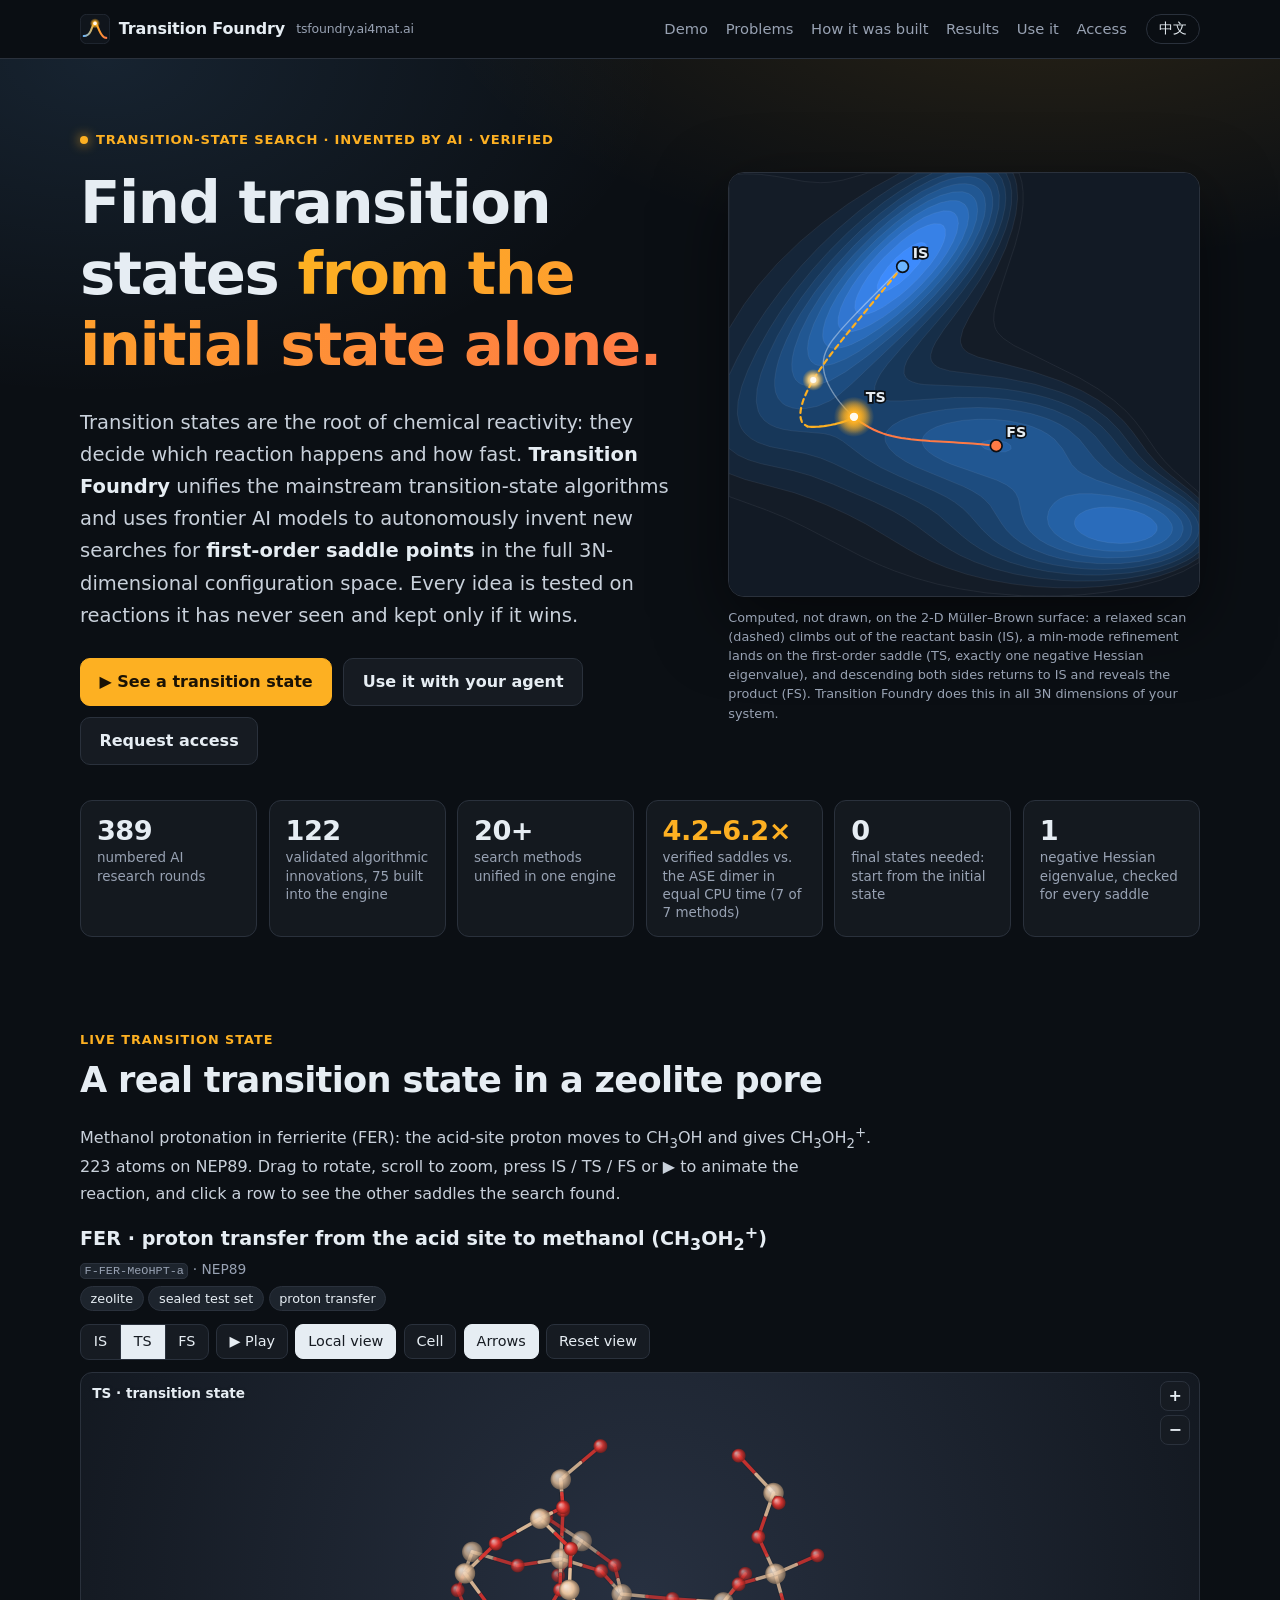
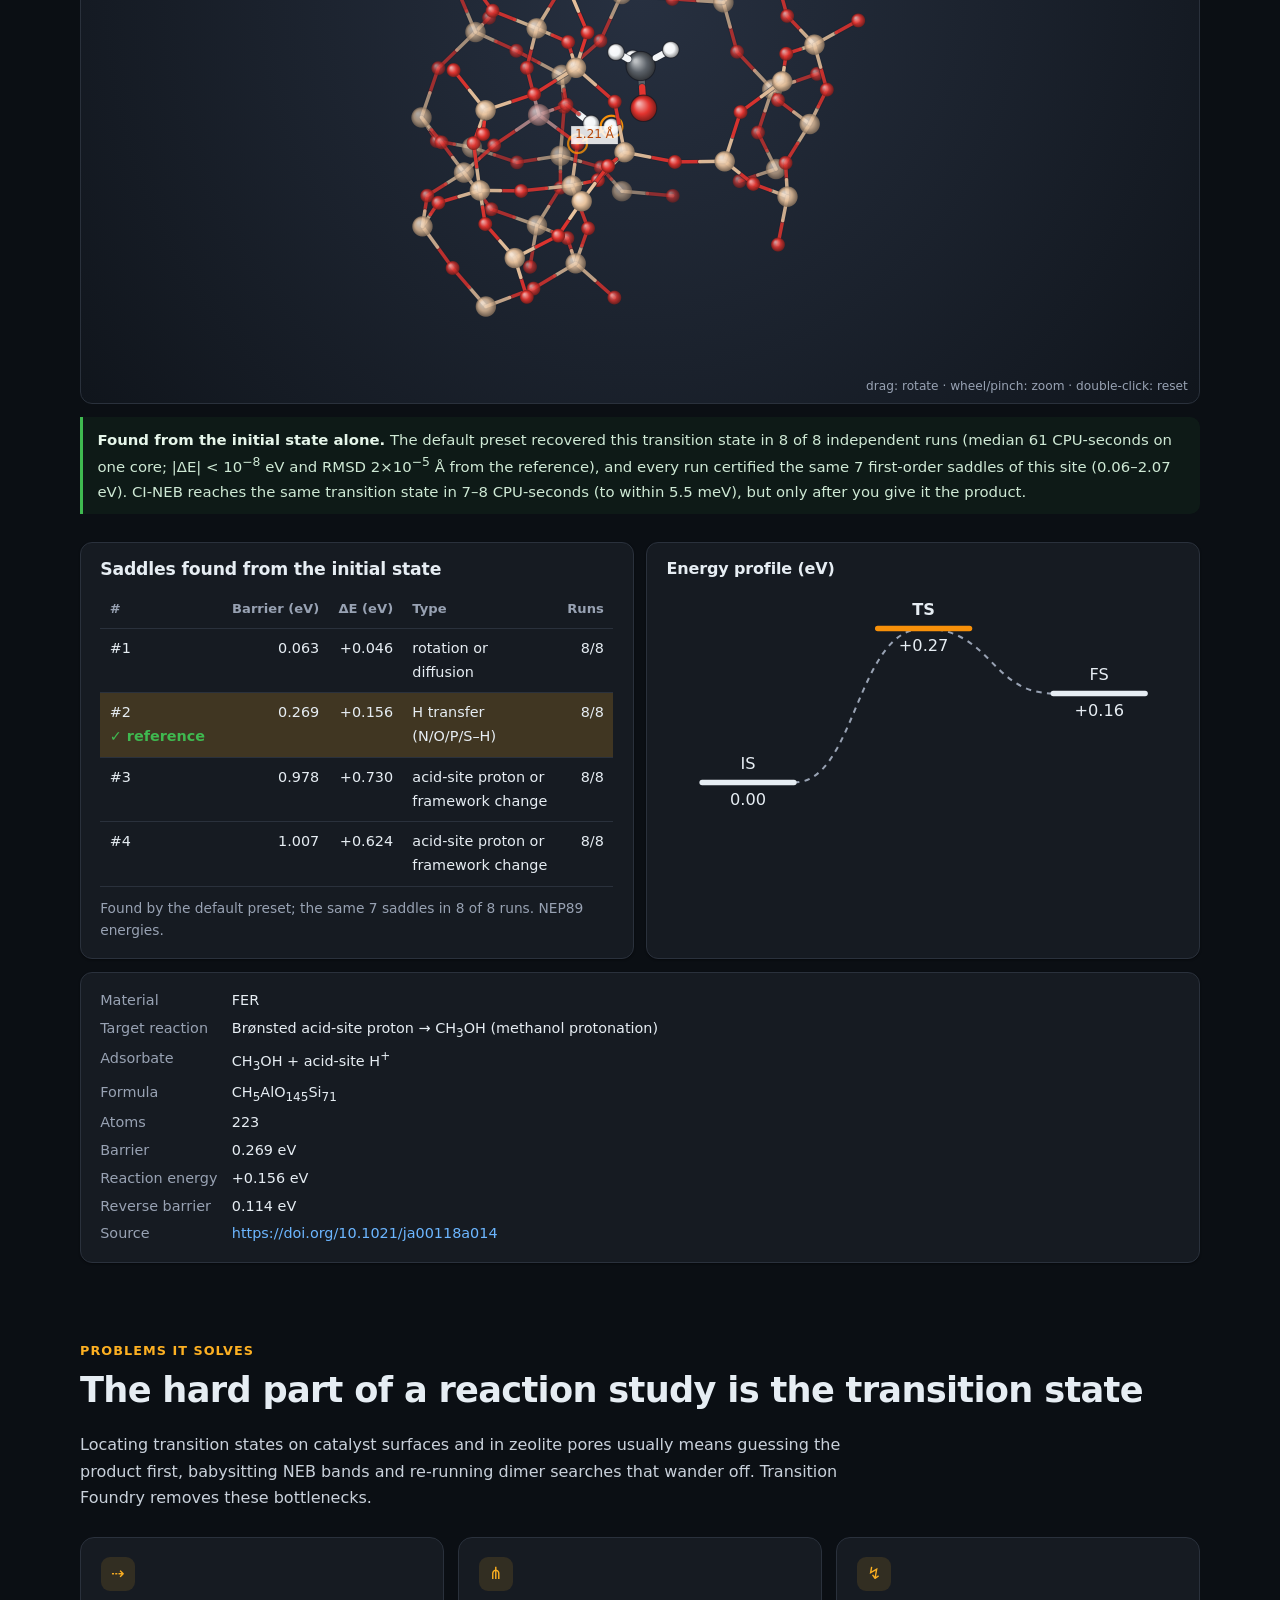
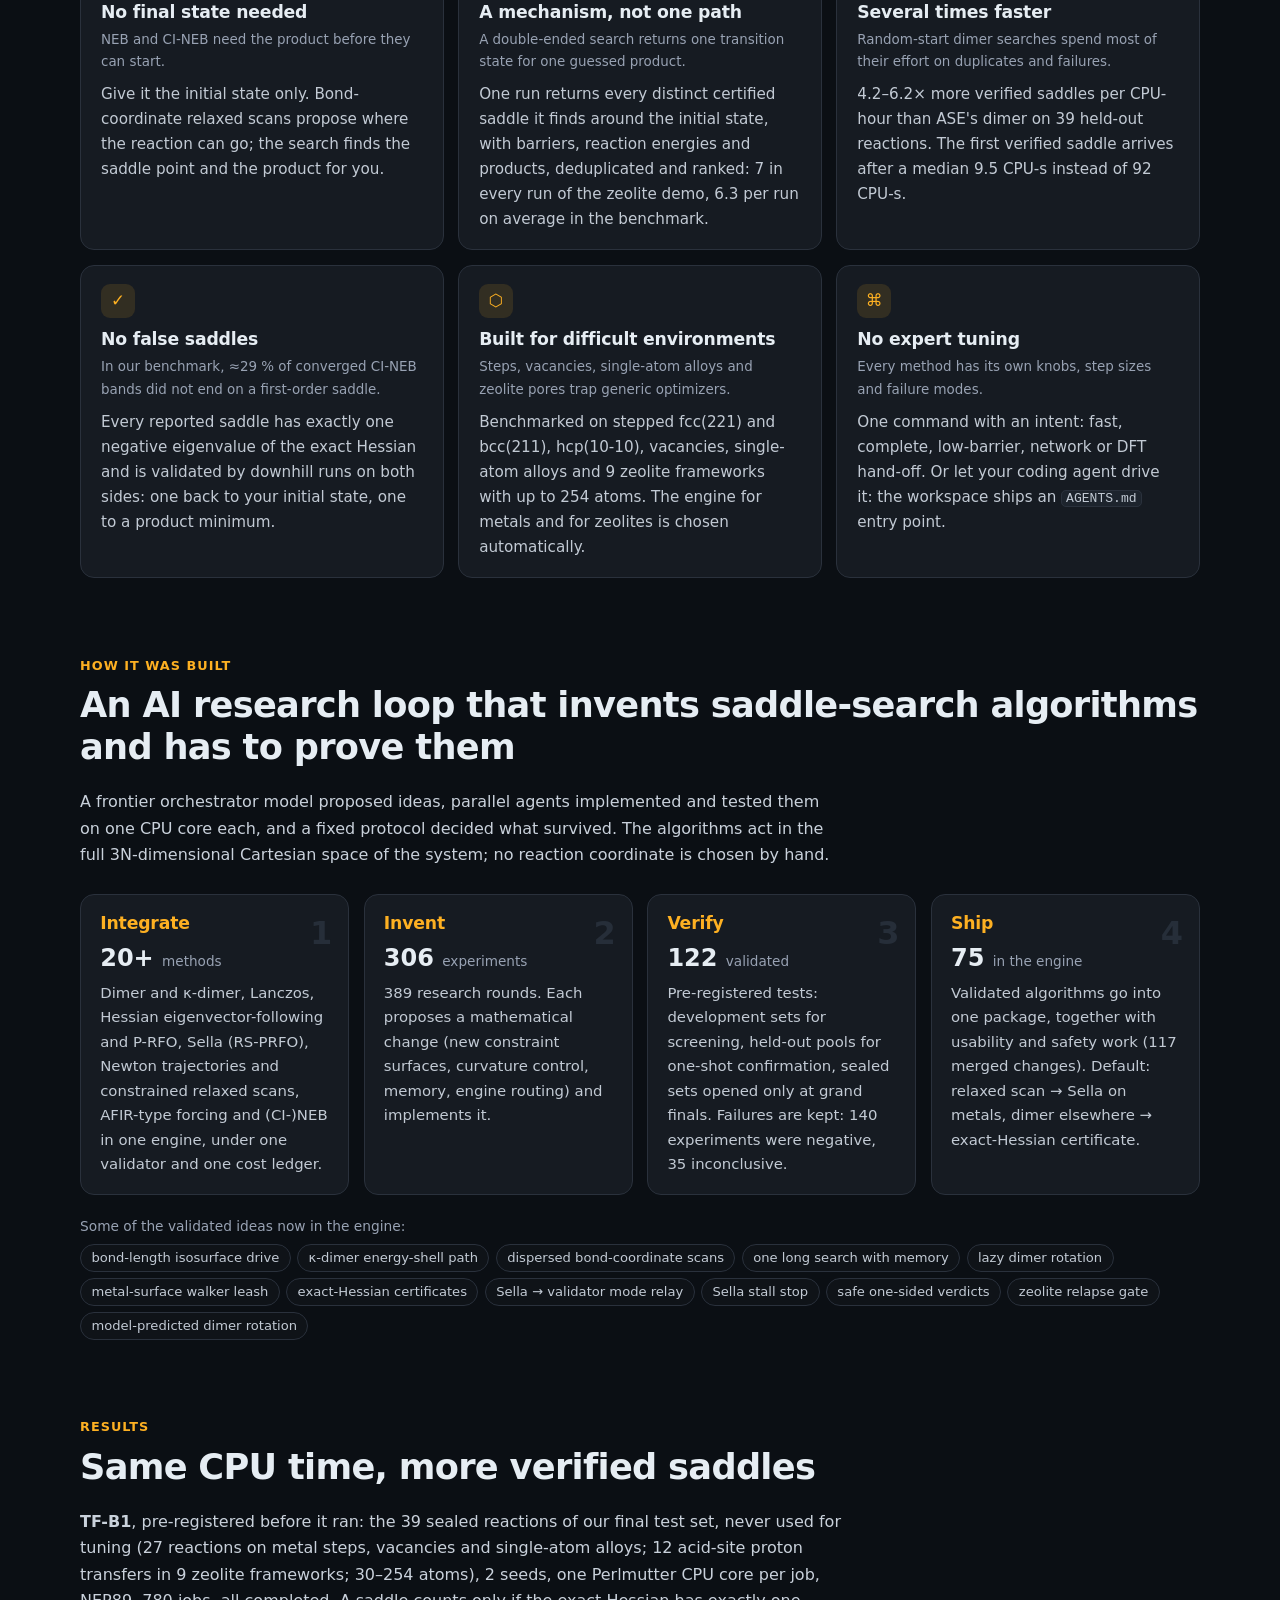
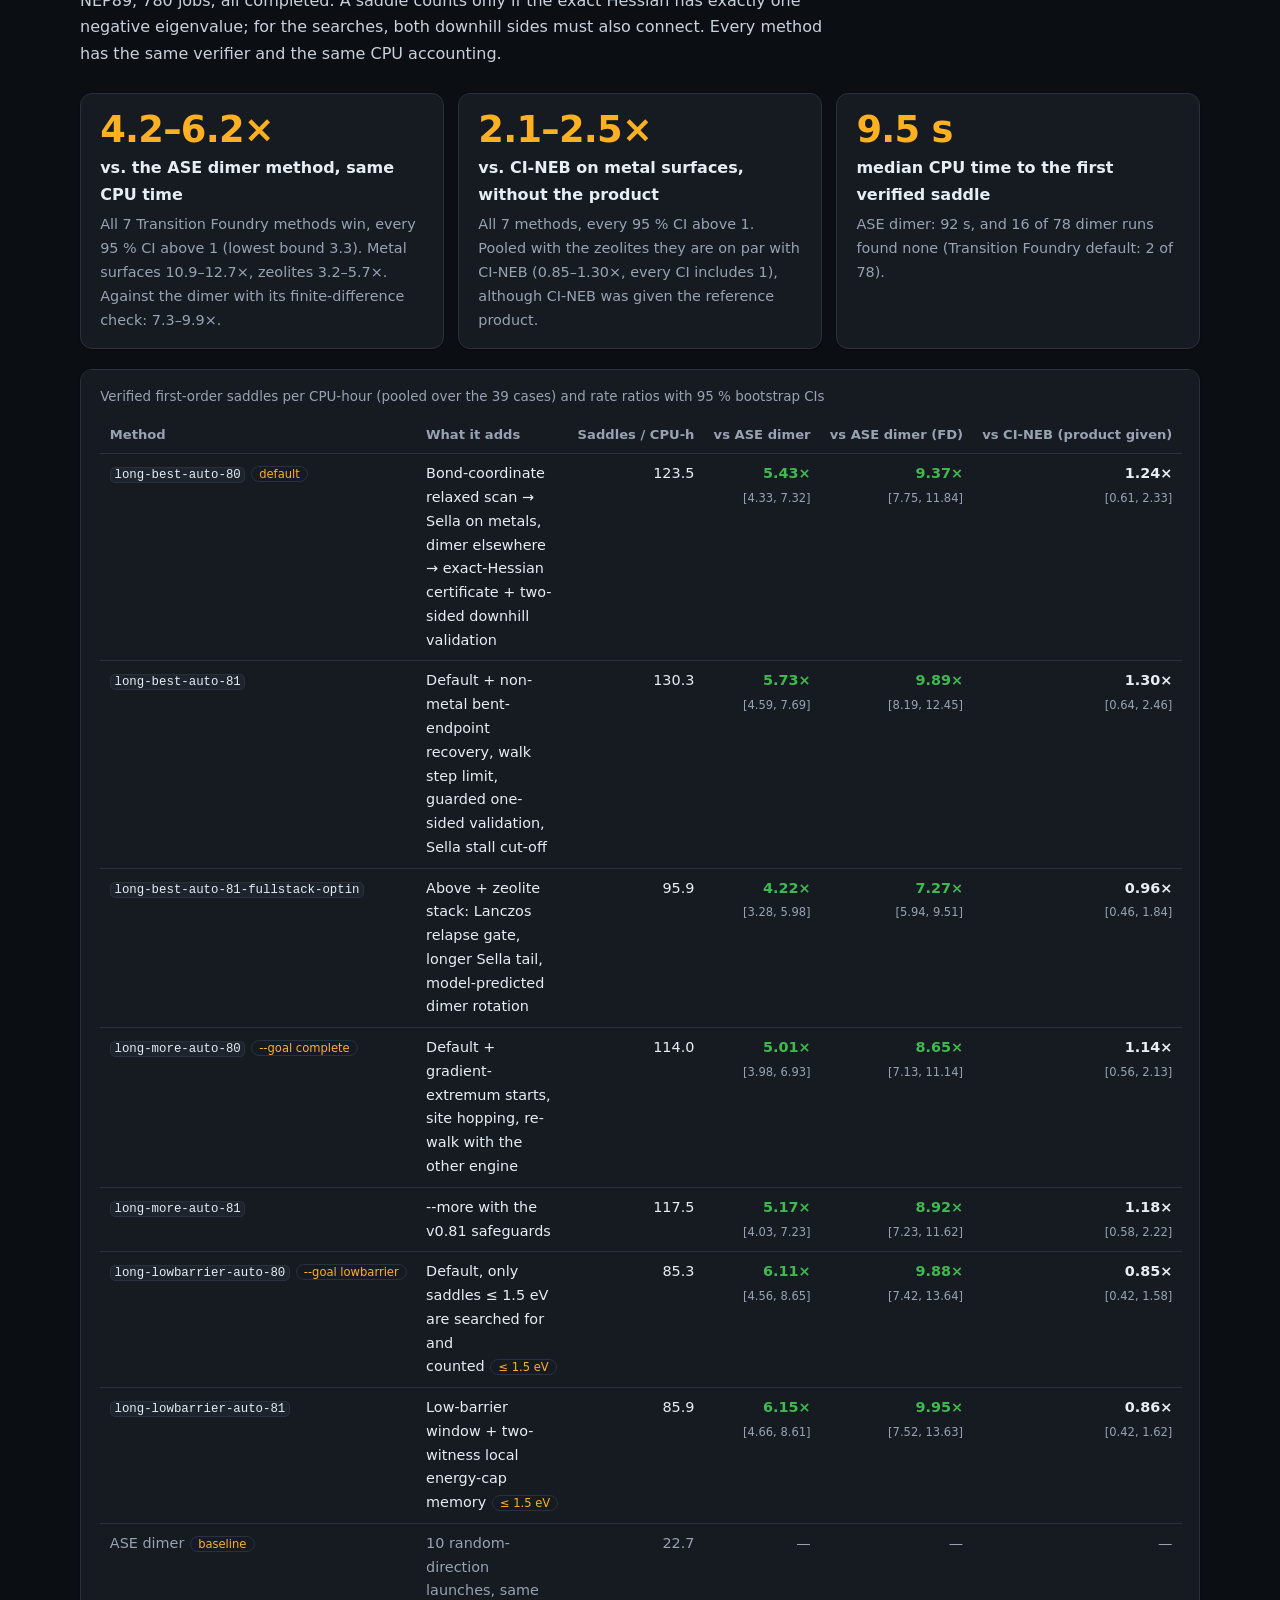
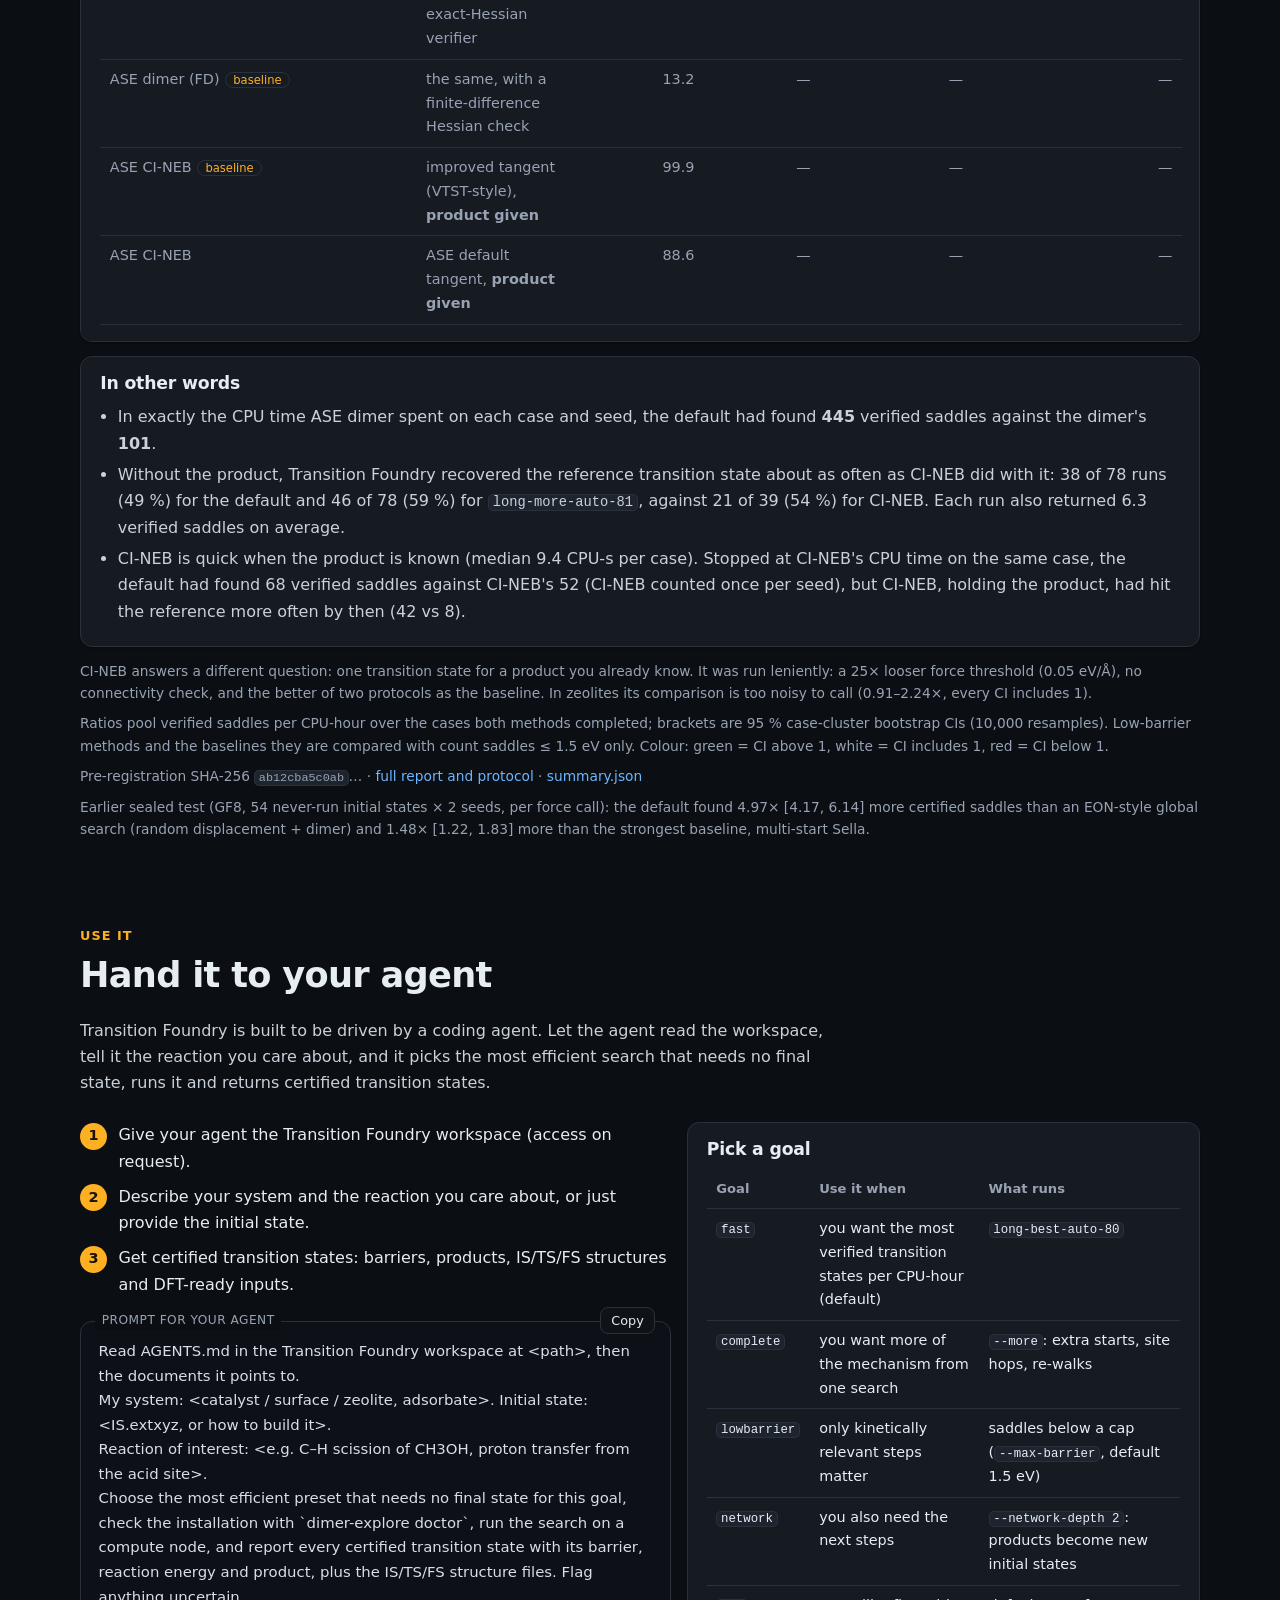
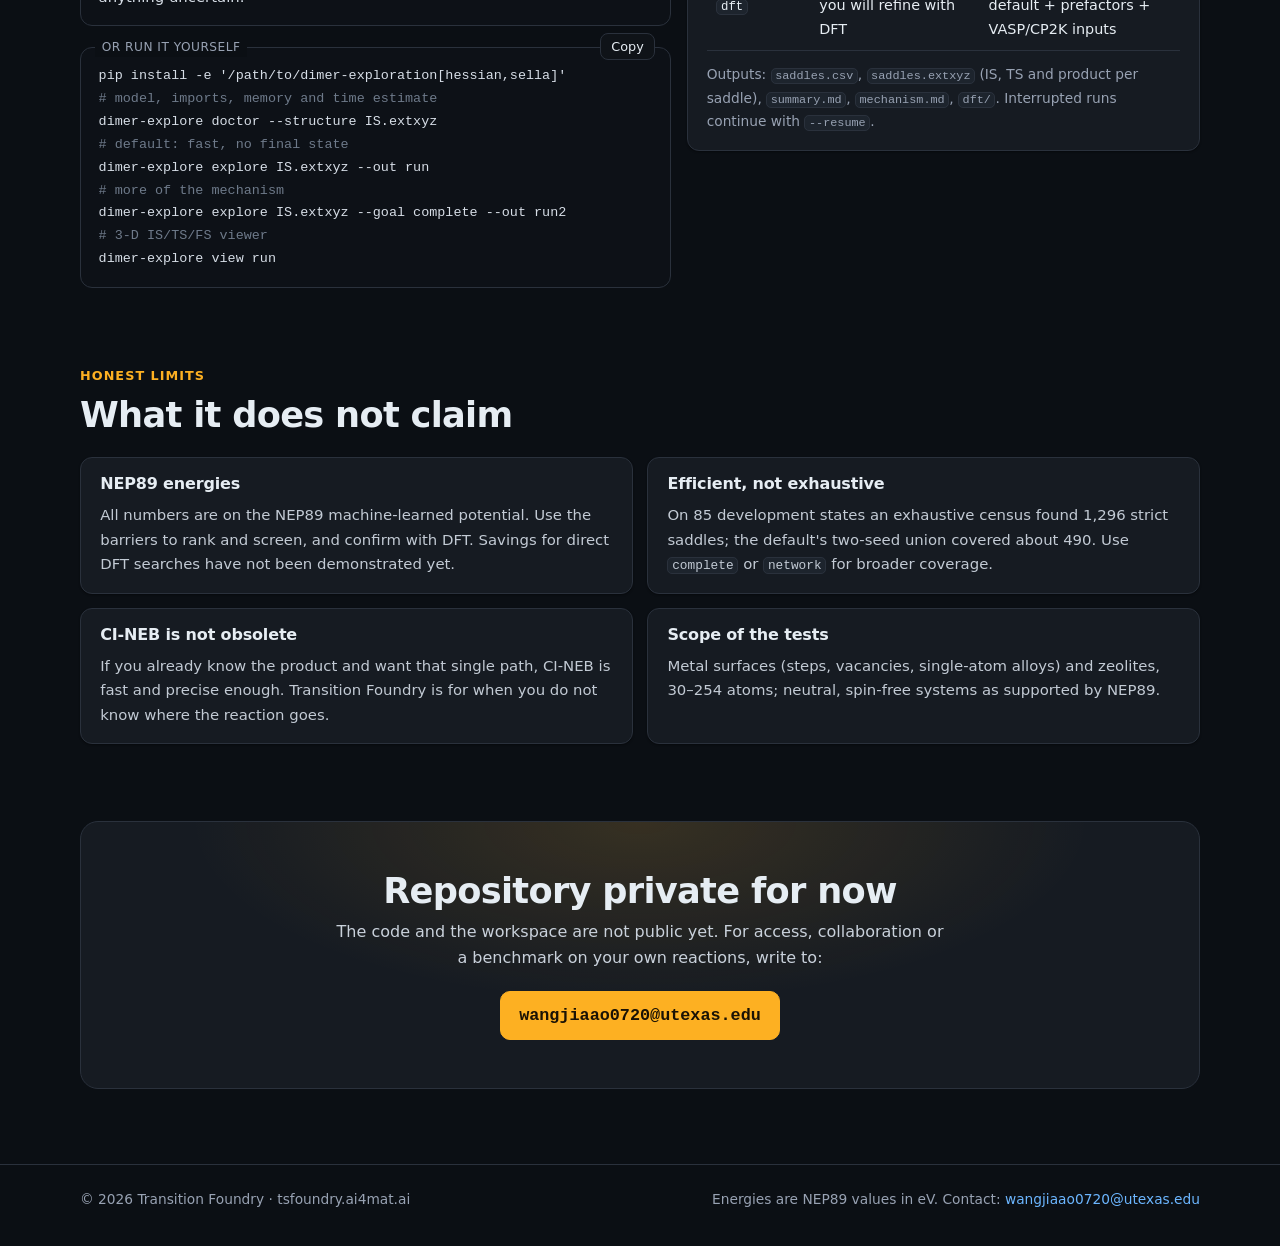
==== index.html @ 790f612e "Transition Foundry landing page (EN/ZH), TF-B1 report Co-authored-by: Copilot <223556219+Copilot@use" ====
<!doctype html>
<html lang="en">
<head>
<meta charset="utf-8">
<meta name="viewport" content="width=device-width, initial-scale=1">
<title>Transition Foundry — find transition states from the initial state alone</title>
<meta name="description" content="Transition Foundry unifies the mainstream transition-state algorithms and lets frontier AI models invent and verify new 3N-dimensional saddle searches. On 39 held-out surface and zeolite reactions all 7 tested methods find 4.2–6.2× more verified first-order saddles than the ASE dimer method in the same CPU time, without a final state.">
<link rel="canonical" href="https://tsfoundry.ai4mat.ai/">
<link rel="alternate" hreflang="en" href="https://tsfoundry.ai4mat.ai/">
<link rel="alternate" hreflang="zh-CN" href="https://tsfoundry.ai4mat.ai/zh.html">
<link rel="alternate" hreflang="x-default" href="https://tsfoundry.ai4mat.ai/">
<meta property="og:type" content="website">
<meta property="og:site_name" content="Transition Foundry">
<meta property="og:title" content="Transition Foundry — find transition states from the initial state alone">
<meta property="og:description" content="Transition Foundry unifies the mainstream transition-state algorithms and lets frontier AI models invent and verify new 3N-dimensional saddle searches. On 39 held-out surface and zeolite reactions all 7 tested methods find 4.2–6.2× more verified first-order saddles than the ASE dimer method in the same CPU time, without a final state.">
<meta property="og:url" content="https://tsfoundry.ai4mat.ai/">
<meta property="og:locale" content="en_US">
<meta property="og:image" content="https://tsfoundry.ai4mat.ai/assets/og.png">
<meta property="og:image:width" content="1200">
<meta property="og:image:height" content="630">
<meta name="twitter:card" content="summary_large_image">
<meta name="theme-color" content="#0b0f14">
<link rel="icon" href="assets/favicon.svg" type="image/svg+xml">
<link rel="stylesheet" href="assets/tsf.css?v=d86f616ade">
</head>
<body>
<a class="skip" href="#main">Skip to content</a>
<header class="topbar"><div class="wrap">
<a class="brand" href="./"><img src="assets/logo.svg" alt="" width="30" height="30">Transition Foundry<small>tsfoundry.ai4mat.ai</small></a>
<nav class="nav" aria-label="Sections"><a href="#demo">Demo</a><a href="#problems">Problems</a><a href="#how">How it was built</a><a href="#results">Results</a><a href="#use">Use it</a><a href="#access">Access</a></nav>
<a class="lang" href="zh.html" hreflang="zh-CN" lang="zh-CN">中文</a>
</div></header>
<main id="main">
<section class="hero" id="top"><div class="wrap">
<div class="hero-grid">
<div>
<div class="eyebrow">Transition-state search · invented by AI · verified</div>
<h1>Find transition states <em>from the initial state alone.</em></h1>
<p class="lead">Transition states are the root of chemical reactivity: they decide which reaction happens and how fast. <b>Transition Foundry</b> unifies the mainstream transition-state algorithms and uses frontier AI models to autonomously invent new searches for <b>first-order saddle points</b> in the full 3N-dimensional configuration space. Every idea is tested on reactions it has never seen and kept only if it wins.</p>
<div class="cta"><a class="button primary" href="#demo">▶ See a transition state</a><a class="button" href="#use">Use it with your agent</a><a class="button" href="#access">Request access</a></div>
</div>
<figure class="hero-art"><img src="assets/pes.svg?v=d86f616ade" width="560" height="505" alt="Müller–Brown potential-energy surface with a computed saddle search: a relaxed scan and a min-mode refinement climb from the reactant minimum IS to the first-order saddle TS, then descent to the product minimum FS"><figcaption>Computed, not drawn, on the 2-D Müller–Brown surface: a relaxed scan (dashed) climbs out of the reactant basin (IS), a min-mode refinement lands on the first-order saddle (TS, exactly one negative Hessian eigenvalue), and descending both sides returns to IS and reveals the product (FS). Transition Foundry does this in all 3N dimensions of your system.</figcaption></figure>
</div>
<div class="stats"><div class="stat"><b>389</b><span>numbered AI research rounds</span></div><div class="stat"><b>122</b><span>validated algorithmic innovations, 75 built into the engine</span></div><div class="stat"><b>20+</b><span>search methods unified in one engine</span></div><div class="stat hot"><b>4.2–6.2×</b><span>verified saddles vs. the ASE dimer in equal CPU time (7 of 7 methods)</span></div><div class="stat"><b>0</b><span>final states needed: start from the initial state</span></div><div class="stat"><b>1</b><span>negative Hessian eigenvalue, checked for every saddle</span></div></div>
</div></section>
<section class="block" id="demo"><div class="wrap">
<div class="demo-head"><div class="kicker">Live transition state</div><h2>A real transition state in a zeolite pore</h2><p>Methanol protonation in ferrierite (FER): the acid-site proton moves to CH<sub>3</sub>OH and gives CH<sub>3</sub>OH<sub>2</sub><sup>+</sup>. 223 atoms on NEP89. Drag to rotate, scroll to zoom, press IS / TS / FS or ▶ to animate the reaction, and click a row to see the other saddles the search found.</p></div>
<div class="viewer-wrap">
<div class="case-head"><h3>FER · proton transfer from the acid site to methanol (CH<sub>3</sub>OH<sub>2</sub><sup>+</sup>)</h3><div class="small muted"><code>F-FER-MeOHPT-a</code> · NEP89</div><div class="chips"><span class="chip">zeolite</span><span class="chip">sealed test set</span><span class="chip">proton transfer</span></div></div>
<div class="toolbar">
<div class="seg" role="group" id="v-frames"><button type="button" data-frame="IS" title="initial state">IS</button><button type="button" data-frame="TS" title="transition state">TS</button><button type="button" data-frame="FS" title="final state">FS</button></div>
<button type="button" class="btn" id="v-play">▶ Play</button>
<button type="button" class="btn" id="v-local" title="Show only atoms within 6.5 Å of the reacting atoms (periodic images included)">Local view</button>
<button type="button" class="btn" id="v-cell">Cell</button>
<button type="button" class="btn" id="v-arrows" title="Arrows show how atoms moved away from the IS">Arrows</button>
<button type="button" class="btn" id="v-reset">Reset view</button>
</div>
<div class="canvas-box" id="v-box"><canvas aria-label="3-D structure"></canvas><div class="overlay"></div>
<div class="zoom"><button type="button" data-zoom="1.25" aria-label="zoom in">+</button><button type="button" data-zoom="0.8" aria-label="zoom out">−</button></div>
<div class="hint">drag: rotate · wheel/pinch: zoom · double-click: reset</div><noscript><p class="noscript">The 3-D viewer needs JavaScript.</p></noscript></div>
<p class="verified"><b>Found from the initial state alone.</b> The default preset recovered this transition state in 8 of 8 independent runs (median 61 CPU-seconds on one core; |ΔE| &lt; 10<sup>−8</sup> eV and RMSD 2×10<sup>−5</sup> Å from the reference), and every run certified the same 7 first-order saddles of this site (0.06–2.07 eV). CI-NEB reaches the same transition state in 7–8 CPU-seconds (to within 5.5 meV), but only after you give it the product.</p>
<div class="two">
<div class="panel"><h3>Saddles found from the initial state</h3><div class="found scroll-x"><table class="grid"><thead><tr><th>#</th><th class="num">Barrier (eV)</th><th class="num">ΔE (eV)</th><th>Type</th><th class="num">Runs</th></tr></thead><tbody><tr data-ch="0"><td>#1</td><td class="num">0.063</td><td class="num">+0.046</td><td>rotation or diffusion</td><td class="num">8/8</td></tr><tr data-ch="1"><td>#2 <span class="ref" title="Identical to the reference transition state of this case (|ΔE| &lt; 10⁻⁸ eV, RMSD 2×10⁻⁵ Å)">✓ reference</span></td><td class="num">0.269</td><td class="num">+0.156</td><td>H transfer (N/O/P/S–H)</td><td class="num">8/8</td></tr><tr data-ch="2"><td>#3</td><td class="num">0.978</td><td class="num">+0.730</td><td>acid-site proton or framework change</td><td class="num">8/8</td></tr><tr data-ch="3"><td>#4</td><td class="num">1.007</td><td class="num">+0.624</td><td>acid-site proton or framework change</td><td class="num">8/8</td></tr><tr data-ch="4"><td>#5</td><td class="num">1.355</td><td class="num">+1.306</td><td>H transfer (N/O/P/S–H)</td><td class="num">8/8</td></tr><tr data-ch="5"><td>#6</td><td class="num">1.524</td><td class="num">+0.909</td><td>carbon-bond chemistry</td><td class="num">8/8</td></tr><tr data-ch="6"><td>#7</td><td class="num">2.075</td><td class="num">+1.028</td><td>carbon-bond chemistry</td><td class="num">8/8</td></tr></tbody></table></div><p class="small muted" style="margin:.4rem 0 0">Found by the default preset; the same 7 saddles in 8 of 8 runs. NEP89 energies.</p></div>
<div class="panel energy" id="v-energy"></div>
</div>
<div class="panel"><dl class="meta"><dt>Material</dt><dd>FER</dd><dt>Target reaction</dt><dd>Brønsted acid-site proton → CH<sub>3</sub>OH (methanol protonation)</dd><dt>Adsorbate</dt><dd>CH<sub>3</sub>OH + acid-site H<sup>+</sup></dd><dt>Formula</dt><dd>CH<sub>5</sub>AlO<sub>145</sub>Si<sub>71</sub></dd><dt>Atoms</dt><dd>223</dd><dt>Barrier</dt><dd>0.269 eV</dd><dt>Reaction energy</dt><dd>+0.156 eV</dd><dt>Reverse barrier</dt><dd>0.114 eV</dd><dt>Source</dt><dd><a href="https://doi.org/10.1021/ja00118a014" target="_blank" rel="noopener">https://doi.org/10.1021/ja00118a014</a></dd></dl></div>
</div>
</div></section>
<section class="block" id="problems"><div class="wrap">
<div class="kicker">Problems it solves</div><h2>The hard part of a reaction study is the transition state</h2>
<p class="intro">Locating transition states on catalyst surfaces and in zeolite pores usually means guessing the product first, babysitting NEB bands and re-running dimer searches that wander off. Transition Foundry removes these bottlenecks.</p>
<div class="cards"><article class="card"><div class="icon" aria-hidden="true">⇢</div><h3>No final state needed</h3><span class="old">NEB and CI-NEB need the product before they can start.</span><p>Give it the initial state only. Bond-coordinate relaxed scans propose where the reaction can go; the search finds the saddle point and the product for you.</p></article><article class="card"><div class="icon" aria-hidden="true">⋔</div><h3>A mechanism, not one path</h3><span class="old">A double-ended search returns one transition state for one guessed product.</span><p>One run returns every distinct certified saddle it finds around the initial state, with barriers, reaction energies and products, deduplicated and ranked: 7 in every run of the zeolite demo, 6.3 per run on average in the benchmark.</p></article><article class="card"><div class="icon" aria-hidden="true">↯</div><h3>Several times faster</h3><span class="old">Random-start dimer searches spend most of their effort on duplicates and failures.</span><p>4.2–6.2× more verified saddles per CPU-hour than ASE's dimer on 39 held-out reactions. The first verified saddle arrives after a median 9.5 CPU-s instead of 92 CPU-s.</p></article><article class="card"><div class="icon" aria-hidden="true">✓</div><h3>No false saddles</h3><span class="old">In our benchmark, ≈29 % of converged CI-NEB bands did not end on a first-order saddle.</span><p>Every reported saddle has exactly one negative eigenvalue of the exact Hessian and is validated by downhill runs on both sides: one back to your initial state, one to a product minimum.</p></article><article class="card"><div class="icon" aria-hidden="true">⬡</div><h3>Built for difficult environments</h3><span class="old">Steps, vacancies, single-atom alloys and zeolite pores trap generic optimizers.</span><p>Benchmarked on stepped fcc(221) and bcc(211), hcp(10-10), vacancies, single-atom alloys and 9 zeolite frameworks with up to 254 atoms. The engine for metals and for zeolites is chosen automatically.</p></article><article class="card"><div class="icon" aria-hidden="true">⌘</div><h3>No expert tuning</h3><span class="old">Every method has its own knobs, step sizes and failure modes.</span><p>One command with an intent: fast, complete, low-barrier, network or DFT hand-off. Or let your coding agent drive it: the workspace ships an <code>AGENTS.md</code> entry point.</p></article></div>
</div></section>
<section class="block" id="how"><div class="wrap">
<div class="kicker">How it was built</div><h2>An AI research loop that invents saddle-search algorithms and has to prove them</h2>
<p class="intro">A frontier orchestrator model proposed ideas, parallel agents implemented and tested them on one CPU core each, and a fixed protocol decided what survived. The algorithms act in the full 3N-dimensional Cartesian space of the system; no reaction coordinate is chosen by hand.</p>
<div class="pipe"><article class="step"><h3>Integrate</h3><span class="num">20+ <span>methods</span></span><p>Dimer and κ-dimer, Lanczos, Hessian eigenvector-following and P-RFO, Sella (RS-PRFO), Newton trajectories and constrained relaxed scans, AFIR-type forcing and (CI-)NEB in one engine, under one validator and one cost ledger.</p></article><article class="step"><h3>Invent</h3><span class="num">306 <span>experiments</span></span><p>389 research rounds. Each proposes a mathematical change (new constraint surfaces, curvature control, memory, engine routing) and implements it.</p></article><article class="step"><h3>Verify</h3><span class="num">122 <span>validated</span></span><p>Pre-registered tests: development sets for screening, held-out pools for one-shot confirmation, sealed sets opened only at grand finals. Failures are kept: 140 experiments were negative, 35 inconclusive.</p></article><article class="step"><h3>Ship</h3><span class="num">75 <span>in the engine</span></span><p>Validated algorithms go into one package, together with usability and safety work (117 merged changes). Default: relaxed scan → Sella on metals, dimer elsewhere → exact-Hessian certificate.</p></article></div>
<p class="ideas-label">Some of the validated ideas now in the engine:</p>
<div class="ideas"><span title="Round 12">bond-length isosurface drive</span><span title="Round 10">κ-dimer energy-shell path</span><span title="Round 15">dispersed bond-coordinate scans</span><span title="Round 19">one long search with memory</span><span title="Round 30">lazy dimer rotation</span><span title="Round 81">metal-surface walker leash</span><span title="Round 90">exact-Hessian certificates</span><span title="Round 187">Sella → validator mode relay</span><span title="Round 237">Sella stall stop</span><span title="Round 277">safe one-sided verdicts</span><span title="Round 300">zeolite relapse gate</span><span title="Round 316">model-predicted dimer rotation</span></div>
</div></section>
<section class="block" id="results"><div class="wrap">
<div class="kicker">Results</div><h2>Same CPU time, more verified saddles</h2>
<p class="intro"><b>TF-B1</b>, pre-registered before it ran: the 39 sealed reactions of our final test set, never used for tuning (27 reactions on metal steps, vacancies and single-atom alloys; 12 acid-site proton transfers in 9 zeolite frameworks; 30–254 atoms), 2 seeds, one Perlmutter CPU core per job, NEP89, 780 jobs, all completed. A saddle counts only if the exact Hessian has exactly one negative eigenvalue; for the searches, both downhill sides must also connect. Every method has the same verifier and the same CPU accounting.</p>
<div class="big"><div class="panel"><b>4.2–6.2×</b><div class="what">vs. the ASE dimer method, same CPU time</div><p>All 7 Transition Foundry methods win, every 95 % CI above 1 (lowest bound 3.3). Metal surfaces 10.9–12.7×, zeolites 3.2–5.7×. Against the dimer with its finite-difference check: 7.3–9.9×.</p></div><div class="panel"><b>2.1–2.5×</b><div class="what">vs. CI-NEB on metal surfaces, without the product</div><p>All 7 methods, every 95 % CI above 1. Pooled with the zeolites they are on par with CI-NEB (0.85–1.30×, every CI includes 1), although CI-NEB was given the reference product.</p></div><div class="panel"><b>9.5 s</b><div class="what">median CPU time to the first verified saddle</div><p>ASE dimer: 92 s, and 16 of 78 dimer runs found none (Transition Foundry default: 2 of 78).</p></div></div>
<div class="panel scroll-x"><table class="grid results"><caption>Verified first-order saddles per CPU-hour (pooled over the 39 cases) and rate ratios with 95 % bootstrap CIs</caption><thead><tr><th>Method</th><th>What it adds</th><th class="num">Saddles / CPU-h</th><th class="num">vs ASE dimer</th><th class="num">vs ASE dimer (FD)</th><th class="num">vs CI-NEB (product given)</th></tr></thead><tbody><tr><td><code>long-best-auto-80</code><span class="tag">default</span></td><td>Bond-coordinate relaxed scan → Sella on metals, dimer elsewhere → exact-Hessian certificate + two-sided downhill validation</td><td class="num">123.5</td><td class="num"><span class="win">5.43×</span><br><span class="ci">[4.33, 7.32]</span></td><td class="num"><span class="win">9.37×</span><br><span class="ci">[7.75, 11.84]</span></td><td class="num"><span class="even">1.24×</span><br><span class="ci">[0.61, 2.33]</span></td></tr><tr><td><code>long-best-auto-81</code></td><td>Default + non-metal bent-endpoint recovery, walk step limit, guarded one-sided validation, Sella stall cut-off</td><td class="num">130.3</td><td class="num"><span class="win">5.73×</span><br><span class="ci">[4.59, 7.69]</span></td><td class="num"><span class="win">9.89×</span><br><span class="ci">[8.19, 12.45]</span></td><td class="num"><span class="even">1.30×</span><br><span class="ci">[0.64, 2.46]</span></td></tr><tr><td><code>long-best-auto-81-fullstack-optin</code></td><td>Above + zeolite stack: Lanczos relapse gate, longer Sella tail, model-predicted dimer rotation</td><td class="num">95.9</td><td class="num"><span class="win">4.22×</span><br><span class="ci">[3.28, 5.98]</span></td><td class="num"><span class="win">7.27×</span><br><span class="ci">[5.94, 9.51]</span></td><td class="num"><span class="even">0.96×</span><br><span class="ci">[0.46, 1.84]</span></td></tr><tr><td><code>long-more-auto-80</code><span class="tag">--goal complete</span></td><td>Default + gradient-extremum starts, site hopping, re-walk with the other engine</td><td class="num">114.0</td><td class="num"><span class="win">5.01×</span><br><span class="ci">[3.98, 6.93]</span></td><td class="num"><span class="win">8.65×</span><br><span class="ci">[7.13, 11.14]</span></td><td class="num"><span class="even">1.14×</span><br><span class="ci">[0.56, 2.13]</span></td></tr><tr><td><code>long-more-auto-81</code></td><td>--more with the v0.81 safeguards</td><td class="num">117.5</td><td class="num"><span class="win">5.17×</span><br><span class="ci">[4.03, 7.23]</span></td><td class="num"><span class="win">8.92×</span><br><span class="ci">[7.23, 11.62]</span></td><td class="num"><span class="even">1.18×</span><br><span class="ci">[0.58, 2.22]</span></td></tr><tr><td><code>long-lowbarrier-auto-80</code><span class="tag">--goal lowbarrier</span></td><td>Default, only saddles ≤ 1.5 eV are searched for and counted<span class="tag">≤ 1.5 eV</span></td><td class="num">85.3</td><td class="num"><span class="win">6.11×</span><br><span class="ci">[4.56, 8.65]</span></td><td class="num"><span class="win">9.88×</span><br><span class="ci">[7.42, 13.64]</span></td><td class="num"><span class="even">0.85×</span><br><span class="ci">[0.42, 1.58]</span></td></tr><tr><td><code>long-lowbarrier-auto-81</code></td><td>Low-barrier window + two-witness local energy-cap memory<span class="tag">≤ 1.5 eV</span></td><td class="num">85.9</td><td class="num"><span class="win">6.15×</span><br><span class="ci">[4.66, 8.61]</span></td><td class="num"><span class="win">9.95×</span><br><span class="ci">[7.52, 13.63]</span></td><td class="num"><span class="even">0.86×</span><br><span class="ci">[0.42, 1.62]</span></td></tr><tr class="base"><td>ASE dimer<span class="tag">baseline</span></td><td>10 random-direction launches, same exact-Hessian verifier</td><td class="num">22.7</td><td class="num">—</td><td class="num">—</td><td class="num">—</td></tr><tr class="base"><td>ASE dimer (FD)<span class="tag">baseline</span></td><td>the same, with a finite-difference Hessian check</td><td class="num">13.2</td><td class="num">—</td><td class="num">—</td><td class="num">—</td></tr><tr class="base"><td>ASE CI-NEB<span class="tag">baseline</span></td><td>improved tangent (VTST-style), <b>product given</b></td><td class="num">99.9</td><td class="num">—</td><td class="num">—</td><td class="num">—</td></tr><tr class="base"><td>ASE CI-NEB</td><td>ASE default tangent, <b>product given</b></td><td class="num">88.6</td><td class="num">—</td><td class="num">—</td><td class="num">—</td></tr></tbody></table></div>
<div class="panel" style="margin-top:.9rem"><h3>In other words</h3><ul class="eq"><li>In exactly the CPU time ASE dimer spent on each case and seed, the default had found <b>445</b> verified saddles against the dimer's <b>101</b>.</li><li>Without the product, Transition Foundry recovered the reference transition state about as often as CI-NEB did with it: 38 of 78 runs (49 %) for the default and 46 of 78 (59 %) for <code>long-more-auto-81</code>, against 21 of 39 (54 %) for CI-NEB. Each run also returned 6.3 verified saddles on average.</li><li>CI-NEB is quick when the product is known (median 9.4 CPU-s per case). Stopped at CI-NEB's CPU time on the same case, the default had found 68 verified saddles against CI-NEB's 52 (CI-NEB counted once per seed), but CI-NEB, holding the product, had hit the reference more often by then (42 vs 8).</li></ul></div>
<div class="notes"><p>CI-NEB answers a different question: one transition state for a product you already know. It was run leniently: a 25× looser force threshold (0.05 eV/Å), no connectivity check, and the better of two protocols as the baseline. In zeolites its comparison is too noisy to call (0.91–2.24×, every CI includes 1).</p><p>Ratios pool verified saddles per CPU-hour over the cases both methods completed; brackets are 95 % case-cluster bootstrap CIs (10,000 resamples). Low-barrier methods and the baselines they are compared with count saddles ≤ 1.5 eV only. Colour: green = CI above 1, white = CI includes 1, red = CI below 1.</p><p>Pre-registration SHA-256 <code>ab12cba5c0ab</code>… · <a href="tf-b1/">full report and protocol</a> · <a href="tf-b1/summary.json">summary.json</a></p><p>Earlier sealed test (GF8, 54 never-run initial states × 2 seeds, per force call): the default found 4.97× [4.17, 6.14] more certified saddles than an EON-style global search (random displacement + dimer) and 1.48× [1.22, 1.83] more than the strongest baseline, multi-start Sella.</p></div>
</div></section>
<section class="block" id="use"><div class="wrap">
<div class="kicker">Use it</div><h2>Hand it to your agent</h2>
<p class="intro">Transition Foundry is built to be driven by a coding agent. Let the agent read the workspace, tell it the reaction you care about, and it picks the most efficient search that needs no final state, runs it and returns certified transition states.</p>
<div class="use">
<div>
<ol class="steps3"><li><b class="n">1</b><span>Give your agent the Transition Foundry workspace (access on request).</span></li><li><b class="n">2</b><span>Describe your system and the reaction you care about, or just provide the initial state.</span></li><li><b class="n">3</b><span>Get certified transition states: barriers, products, IS/TS/FS structures and DFT-ready inputs.</span></li></ol>
<div class="prompt"><span class="lbl">Prompt for your agent</span><button type="button" class="copy" data-copy="agent-prompt">Copy</button><div id="agent-prompt">Read AGENTS.md in the Transition Foundry workspace at &lt;path&gt;, then the documents it points to.
My system: &lt;catalyst / surface / zeolite, adsorbate&gt;. Initial state: &lt;IS.extxyz, or how to build it&gt;.
Reaction of interest: &lt;e.g. C–H scission of CH3OH, proton transfer from the acid site&gt;.
Choose the most efficient preset that needs no final state for this goal, check the installation with `dimer-explore doctor`, run the search on a compute node, and report every certified transition state with its barrier, reaction energy and product, plus the IS/TS/FS structure files. Flag anything uncertain.</div></div>
<div class="code"><span class="lbl">Or run it yourself</span><button type="button" class="copy" data-copy="cli-code">Copy</button><pre id="cli-code">pip install -e &#x27;/path/to/dimer-exploration[hessian,sella]&#x27;
<span class="c"># model, imports, memory and time estimate</span>
dimer-explore doctor --structure IS.extxyz
<span class="c"># default: fast, no final state</span>
dimer-explore explore IS.extxyz --out run
<span class="c"># more of the mechanism</span>
dimer-explore explore IS.extxyz --goal complete --out run2
<span class="c"># 3-D IS/TS/FS viewer</span>
dimer-explore view run</pre></div>
</div>
<div class="panel"><h3>Pick a goal</h3><div class="scroll-x"><table class="grid goals"><thead><tr><th>Goal</th><th>Use it when</th><th>What runs</th></tr></thead><tbody><tr><td><code>fast</code></td><td>you want the most verified transition states per CPU-hour (default)</td><td><code>long-best-auto-80</code></td></tr><tr><td><code>complete</code></td><td>you want more of the mechanism from one search</td><td><code>--more</code>: extra starts, site hops, re-walks</td></tr><tr><td><code>lowbarrier</code></td><td>only kinetically relevant steps matter</td><td>saddles below a cap (<code>--max-barrier</code>, default 1.5 eV)</td></tr><tr><td><code>network</code></td><td>you also need the next steps</td><td><code>--network-depth 2</code>: products become new initial states</td></tr><tr><td><code>dft</code></td><td>you will refine with DFT</td><td>default + prefactors + VASP/CP2K inputs</td></tr></tbody></table></div>
<p class="small muted" style="margin:.8rem 0 0">Outputs: <code>saddles.csv</code>, <code>saddles.extxyz</code> (IS, TS and product per saddle), <code>summary.md</code>, <code>mechanism.md</code>, <code>dft/</code>. Interrupted runs continue with <code>--resume</code>.</p></div>
</div>
</div></section>
<section class="block" id="limits"><div class="wrap">
<div class="kicker">Honest limits</div><h2>What it does not claim</h2>
<div class="limits"><div class="panel"><h3>NEP89 energies</h3><p>All numbers are on the NEP89 machine-learned potential. Use the barriers to rank and screen, and confirm with DFT. Savings for direct DFT searches have not been demonstrated yet.</p></div><div class="panel"><h3>Efficient, not exhaustive</h3><p>On 85 development states an exhaustive census found 1,296 strict saddles; the default's two-seed union covered about 490. Use <code>complete</code> or <code>network</code> for broader coverage.</p></div><div class="panel"><h3>CI-NEB is not obsolete</h3><p>If you already know the product and want that single path, CI-NEB is fast and precise enough. Transition Foundry is for when you do not know where the reaction goes.</p></div><div class="panel"><h3>Scope of the tests</h3><p>Metal surfaces (steps, vacancies, single-atom alloys) and zeolites, 30–254 atoms; neutral, spin-free systems as supported by NEP89.</p></div></div>
</div></section>
<section class="block" id="access"><div class="wrap"><div class="access">
<h2>Repository private for now</h2>
<p>The code and the workspace are not public yet. For access, collaboration or a benchmark on your own reactions, write to:</p>
<a class="button primary mail" href="mailto:wangjiaao0720@utexas.edu?subject=Transition%20Foundry">wangjiaao0720@utexas.edu</a>
</div></div></section>
</main>
<footer><div class="wrap"><span>© 2026 Transition Foundry · tsfoundry.ai4mat.ai</span><span>Energies are NEP89 values in eV. Contact: <a href="mailto:wangjiaao0720@utexas.edu">wangjiaao0720@utexas.edu</a></span></div></footer>
<script src="assets/tsf.js?v=d86f616ade" defer></script>
</body>
</html>
---- assets/tsf.css ----
/* Transition Foundry landing page. The demo block reuses the rounds-explorer viewer classes (dark palette). */
:root {
  --bg: #0b0f14; --bg2: #0f1318; --panel: #161b22; --ink: #e6edf3; --muted: #98a2b3; --line: #2a313c; --soft: #1d242d;
  --accent: #fdb022; --accent-ink: #fdb022; --hot: #f79009; --link: #6cb6ff; --good: #3fb950; --bad: #f97066;
  --shadow: 0 1px 2px rgba(0, 0, 0, .4); --radius: 12px; --wrap: 1160px;
  --mono: ui-monospace, SFMono-Regular, Menlo, Consolas, "Liberation Mono", monospace;
  color-scheme: dark;
}
* { box-sizing: border-box; }
html { scroll-behavior: smooth; scroll-padding-top: 68px; }
@media (prefers-reduced-motion: reduce) { html { scroll-behavior: auto; } }
body {
  margin: 0; background: var(--bg); color: var(--ink);
  font: 16px/1.65 system-ui, -apple-system, "Segoe UI", Roboto, "PingFang SC", "Hiragino Sans GB", "Microsoft YaHei",
    "Noto Sans CJK SC", "Noto Sans SC", sans-serif;
  -webkit-font-smoothing: antialiased;
}
a { color: var(--link); text-decoration: none; }
a:hover { text-decoration: underline; }
code { font-family: var(--mono); font-size: .86em; background: var(--soft); border: 1px solid var(--line); border-radius: 5px; padding: 0 .3em; overflow-wrap: anywhere; }
h1, h2, h3 { line-height: 1.2; margin: 0 0 .6em; letter-spacing: -.01em; }
h3 { font-size: 1.08rem; }
p { margin: 0 0 1em; }
button, select, input { font: inherit; color: inherit; }
.muted { color: var(--muted); }
.small { font-size: .86em; }
.wrap { max-width: var(--wrap); margin: 0 auto; padding: 0 1.25rem; }
.skip { position: absolute; left: -999px; top: 0; }
.skip:focus { left: .5rem; top: .5rem; z-index: 50; background: var(--panel); padding: .4rem .7rem; border-radius: 8px; }

/* top bar */
.topbar { position: sticky; top: 0; z-index: 30; background: color-mix(in srgb, var(--bg) 84%, transparent); backdrop-filter: blur(10px); border-bottom: 1px solid var(--line); }
.topbar .wrap { display: flex; align-items: center; gap: 1.2rem; height: 58px; }
.brand { display: inline-flex; align-items: center; gap: .55rem; color: var(--ink); font-weight: 750; letter-spacing: -.01em; white-space: nowrap; }
.brand:hover { text-decoration: none; }
.brand img { width: 30px; height: 30px; display: block; }
.brand small { font-weight: 500; color: var(--muted); font-size: .78rem; margin-left: .15rem; }
.nav { display: flex; gap: 1.1rem; margin-left: auto; font-size: .92rem; }
.nav a { color: var(--muted); }
.nav a:hover { color: var(--ink); text-decoration: none; }
.lang { border: 1px solid var(--line); border-radius: 999px; padding: .15rem .75rem; font-size: .88rem; color: var(--ink); }
.lang:hover { border-color: var(--accent); text-decoration: none; }

/* hero */
.hero { position: relative; overflow: hidden; padding: 4.2rem 0 2.2rem;
  background: radial-gradient(900px 420px at 82% -10%, rgba(253, 176, 34, .13), transparent 70%),
              radial-gradient(800px 480px at 8% 0%, rgba(108, 182, 255, .12), transparent 70%); }
.eyebrow { display: inline-flex; gap: .5rem; align-items: center; font-size: .82rem; letter-spacing: .06em; text-transform: uppercase; color: var(--accent); font-weight: 650; margin-bottom: 1rem; }
.eyebrow::before { content: ""; width: 8px; height: 8px; border-radius: 50%; background: var(--accent); box-shadow: 0 0 12px var(--accent); }
.hero h1 { font-size: clamp(2.15rem, 5.2vw, 3.7rem); font-weight: 780; letter-spacing: -.025em; max-width: 17ch; margin-bottom: .45em; }
.hero h1 em { font-style: normal; background: linear-gradient(90deg, var(--accent), #ff7a45); -webkit-background-clip: text; background-clip: text; color: transparent; }
.lead { font-size: clamp(1.05rem, 1.6vw, 1.22rem); color: #c9d1db; max-width: 62ch; }
.lead b { color: var(--ink); }
.hero-grid { display: grid; grid-template-columns: minmax(0, 1.3fr) minmax(0, 1fr); gap: 2.2rem; align-items: center; }
.hero-art { margin: 0 0 2rem; }
.hero-art img { display: block; width: 100%; height: auto; border-radius: 16px; border: 1px solid var(--line); box-shadow: 0 24px 70px rgba(0, 0, 0, .5); }
.hero-art figcaption { color: var(--muted); font-size: .8rem; line-height: 1.5; margin-top: .65rem; }
.cta { display: flex; flex-wrap: wrap; gap: .7rem; margin: 1.6rem 0 2.2rem; }
.button { display: inline-flex; align-items: center; gap: .45rem; padding: .62rem 1.15rem; border-radius: 10px; border: 1px solid var(--line); background: var(--panel); color: var(--ink); font-weight: 600; }
.button:hover { border-color: var(--accent); text-decoration: none; }
.button.primary { background: var(--accent); border-color: var(--accent); color: #1a1205; }
.button.primary:hover { filter: brightness(1.08); }
.stats { display: grid; grid-template-columns: repeat(6, minmax(0, 1fr)); gap: .7rem; }
.stat { background: color-mix(in srgb, var(--panel) 88%, transparent); border: 1px solid var(--line); border-radius: var(--radius); padding: .85rem 1rem; }
.stat b { display: block; font-size: 1.7rem; line-height: 1.15; font-weight: 760; letter-spacing: -.02em; }
.stat span { display: block; color: var(--muted); font-size: .84rem; line-height: 1.35; margin-top: .2rem; }
.stat.hot b { color: var(--accent); }
.stat .ci { color: var(--muted); font-size: .76rem; font-weight: 500; letter-spacing: 0; }

/* sections */
section.block { padding: 3.6rem 0 1.2rem; }
.kicker { color: var(--accent); font-size: .8rem; letter-spacing: .08em; text-transform: uppercase; font-weight: 650; margin-bottom: .5rem; }
section.block h2 { font-size: clamp(1.6rem, 3vw, 2.2rem); font-weight: 750; letter-spacing: -.02em; }
.intro { color: #c9d1db; max-width: 75ch; margin-bottom: 1.6rem; }
.panel { background: var(--panel); border: 1px solid var(--line); border-radius: var(--radius); box-shadow: var(--shadow); padding: 1rem 1.2rem; }
.cards { display: grid; grid-template-columns: repeat(3, minmax(0, 1fr)); gap: .9rem; }
.card { background: var(--panel); border: 1px solid var(--line); border-radius: 14px; padding: 1.15rem 1.25rem 1.05rem; position: relative; }
.card:hover { border-color: #3b4452; }
.card .icon { width: 34px; height: 34px; border-radius: 9px; display: grid; place-items: center; background: rgba(253, 176, 34, .12); color: var(--accent); font-size: 1.05rem; margin-bottom: .7rem; }
.card h3 { margin-bottom: .4rem; }
.card p { color: #c2cad4; font-size: .95rem; margin: 0; }
.card .old { display: block; color: var(--muted); font-size: .84rem; margin-bottom: .55rem; }

/* pipeline */
.pipe { display: grid; grid-template-columns: repeat(4, minmax(0, 1fr)); gap: .9rem; counter-reset: step; }
.step { background: var(--panel); border: 1px solid var(--line); border-radius: 14px; padding: 1.1rem 1.2rem; position: relative; }
.step::before { counter-increment: step; content: counter(step); position: absolute; right: 1rem; top: .75rem; font-size: 2rem; font-weight: 800; color: #262e39; }
.step h3 { color: var(--accent); }
.step .num { font-size: 1.5rem; font-weight: 760; display: block; line-height: 1.2; }
.step .num span { font-size: .85rem; color: var(--muted); font-weight: 500; }
.step p { color: #c2cad4; font-size: .93rem; margin: .5rem 0 0; }
.ideas { display: flex; flex-wrap: wrap; gap: .4rem; margin-top: 1.1rem; }
.ideas span { font-size: .82rem; border: 1px solid var(--line); border-radius: 999px; padding: .12rem .65rem; color: #c2cad4; background: var(--bg2); }
.ideas-label { margin: 1.2rem 0 0; color: var(--muted); font-size: .86rem; }
.ideas-label + .ideas { margin-top: .45rem; }

/* results */
.big { display: grid; grid-template-columns: repeat(3, minmax(0, 1fr)); gap: .9rem; margin-bottom: 1.2rem; }
.big .panel b { display: block; font-size: 2.3rem; line-height: 1.1; font-weight: 780; color: var(--accent); letter-spacing: -.02em; }
.big .panel .what { font-weight: 650; margin-top: .3rem; }
.big .panel p { color: var(--muted); font-size: .9rem; margin: .35rem 0 0; }
.scroll-x { overflow-x: auto; }
table.grid { width: 100%; border-collapse: collapse; font-size: .9rem; }
table.grid th, table.grid td { padding: .5rem .6rem; border-bottom: 1px solid var(--line); text-align: left; vertical-align: top; }
table.grid th { color: var(--muted); font-weight: 600; font-size: .82rem; white-space: nowrap; }
table.grid td.num, table.grid th.num { text-align: right; white-space: nowrap; font-variant-numeric: tabular-nums; }
table.grid tr.base td { color: var(--muted); }
table.grid .tag { font-size: .72rem; border: 1px solid var(--line); border-radius: 999px; padding: 0 .45rem; color: var(--accent); margin-left: .35rem; white-space: nowrap; }
table.grid code { white-space: nowrap; overflow-wrap: normal; }
.win { color: var(--good); font-weight: 650; }
.loss { color: var(--bad); font-weight: 650; }
.even { color: var(--ink); font-weight: 650; }
.ci { color: var(--muted); font-size: .8em; font-weight: 400; }
.notes { color: var(--muted); font-size: .86rem; margin-top: .8rem; }
.notes p { margin: 0 0 .45rem; }
table.grid caption { caption-side: top; text-align: left; color: var(--muted); font-size: .84rem; padding: 0 0 .5rem; }
.eq { margin: 0; padding-left: 1.1rem; }
.eq li { margin: .3rem 0; color: #c9d1db; }

/* use */
.use { display: grid; grid-template-columns: minmax(0, 1.15fr) minmax(0, 1fr); gap: 1rem; align-items: start; }
.steps3 { list-style: none; margin: 0 0 1.4rem; padding: 0; display: grid; gap: .55rem; }
.steps3 li { display: flex; gap: .7rem; align-items: baseline; }
.steps3 li b.n { flex: none; width: 1.7rem; height: 1.7rem; border-radius: 50%; display: inline-grid; place-items: center; background: var(--accent); color: #1a1205; font-size: .9rem; }
.prompt { position: relative; background: #0d1117; border: 1px solid var(--line); border-radius: 12px; padding: 1.1rem 1.1rem 1rem; font-size: .93rem; color: #d7dee7; white-space: pre-wrap; }
.prompt .lbl, .code .lbl { position: absolute; top: -.7rem; left: .9rem; background: var(--bg); padding: 0 .4rem; font-size: .76rem; color: var(--muted); letter-spacing: .04em; text-transform: uppercase; }
.copy { position: absolute; top: -.9rem; right: .9rem; border: 1px solid var(--line); background: var(--bg2); border-radius: 8px; padding: .12rem .65rem; font-size: .8rem; cursor: pointer; color: var(--ink); }
.copy:hover { border-color: var(--accent); }
.code { position: relative; background: #0d1117; border: 1px solid var(--line); border-radius: 12px; padding: 1.1rem 1.1rem 1rem; margin-top: 1.3rem; }
.code pre { margin: 0; font-family: var(--mono); font-size: .84rem; line-height: 1.7; overflow-x: auto; color: #d7dee7; }
.code pre .c { color: #6e7a8a; }
table.goals td:first-child { white-space: nowrap; }

/* limits + access */
.limits { display: grid; grid-template-columns: repeat(2, minmax(0, 1fr)); gap: .9rem; }
.limits .panel h3 { font-size: 1rem; }
.limits .panel p { color: #c2cad4; font-size: .93rem; margin: 0; }
.access { text-align: center; padding: 3rem 1.5rem; border-radius: 18px; border: 1px solid var(--line);
  background: radial-gradient(600px 240px at 50% 0%, rgba(253, 176, 34, .14), transparent 75%), var(--panel); }
.access h2 { margin-bottom: .4rem; }
.access p { color: #c9d1db; max-width: 60ch; margin: 0 auto 1.2rem; }
.access .mail { font-family: var(--mono); font-size: 1.05rem; }
footer { border-top: 1px solid var(--line); margin-top: 3.5rem; padding: 1.4rem 0 2.2rem; color: var(--muted); font-size: .86rem; }
footer .wrap { display: flex; flex-wrap: wrap; gap: .6rem 1.4rem; justify-content: space-between; }

/* demo: identical to the rounds-explorer structure viewer */
.demo-head { margin-bottom: 1rem; }
.demo-head p { margin: 0; color: #c9d1db; max-width: 78ch; }
.viewer-wrap { display: grid; gap: .8rem; }
.case-head h3 { margin: 0 0 .2rem; font-size: 1.2rem; letter-spacing: 0; font-weight: 700; }
.chips { display: flex; flex-wrap: wrap; gap: .3rem; }
.chip { font-size: .8rem; border: 1px solid var(--line); border-radius: 999px; padding: .05rem .6rem; background: var(--soft); color: var(--ink); white-space: nowrap; }
.case-head .chips { margin-top: .3rem; }
.toolbar { display: flex; flex-wrap: wrap; gap: .45rem; align-items: center; }
.btn { display: inline-flex; align-items: center; gap: .35rem; border: 1px solid var(--line); background: var(--panel); border-radius: 8px; padding: .3rem .75rem; cursor: pointer; color: var(--ink); font-size: .9rem; }
.btn:hover { border-color: var(--accent); text-decoration: none; }
.btn[disabled] { opacity: .4; cursor: not-allowed; border-color: var(--line); }
.btn.on { background: var(--ink); color: var(--panel); border-color: var(--ink); }
.seg { display: inline-flex; border: 1px solid var(--line); border-radius: 9px; overflow: hidden; background: var(--panel); }
.seg button { border: 0; background: transparent; padding: .32rem .8rem; cursor: pointer; border-right: 1px solid var(--line); font-size: .9rem; }
.seg button:last-child { border-right: 0; }
.seg button.on { background: var(--ink); color: var(--panel); }
.seg button[disabled] { opacity: .35; cursor: not-allowed; }
.canvas-box { position: relative; background: radial-gradient(circle at 50% 35%, #273040, #10151c); border-radius: var(--radius); border: 1px solid var(--line); overflow: hidden; touch-action: none; }
.canvas-box canvas { display: block; width: 100%; height: min(70vh, 640px); cursor: grab; }
.canvas-box canvas:active { cursor: grabbing; }
.overlay { position: absolute; left: .7rem; top: .55rem; font-size: .85rem; font-weight: 600; pointer-events: none; text-shadow: 0 0 3px var(--panel); }
.hint { position: absolute; right: .7rem; bottom: .45rem; font-size: .76rem; color: var(--muted); pointer-events: none; }
.zoom { position: absolute; right: .55rem; top: .5rem; display: grid; gap: .25rem; }
.zoom button { width: 30px; height: 30px; border-radius: 8px; border: 1px solid var(--line); background: var(--panel); cursor: pointer; font-weight: 700; }
.two { display: grid; grid-template-columns: minmax(0, 1fr) minmax(0, 1fr); gap: .8rem; }
.energy h3 { font-size: 1rem; }
.energy svg { width: 100%; height: auto; display: block; }
.energy .lvl { stroke-width: 4; stroke-linecap: round; cursor: pointer; }
.energy text { font-size: 12px; fill: var(--ink); }
.energy .path { fill: none; stroke: var(--muted); stroke-dasharray: 4 4; stroke-width: 1.5; }
.found { max-height: 300px; overflow: auto; }
.found tr { cursor: pointer; }
.found tr.on td { background: color-mix(in srgb, var(--accent) 18%, var(--panel)); }
.found tr:hover td { background: var(--soft); }
.found .ref { color: var(--good); font-weight: 650; white-space: nowrap; }
dl.meta { display: grid; grid-template-columns: max-content minmax(0, 1fr); gap: .25rem .9rem; margin: 0; font-size: .9rem; }
dl.meta dt { color: var(--muted); }
dl.meta dd { margin: 0; overflow-wrap: anywhere; }
.verified { border-left: 3px solid var(--good); padding: .65rem .9rem; background: rgba(63, 185, 80, .07); border-radius: 0 10px 10px 0; font-size: .93rem; color: #cfe9d5; }
.verified b { color: #e6f6ea; }

/* report + 404 pages */
.doc { padding: 2.4rem 0 1rem; }
.doc h1 { font-size: clamp(1.7rem, 3.4vw, 2.3rem); margin: .2rem 0 .6rem; }
.doc h2 { font-size: 1.35rem; margin: 2rem 0 .6rem; }
.doc h3 { font-size: 1.08rem; margin: 1.5rem 0 .5rem; }
.doc h4 { font-size: 1rem; margin: 1.2rem 0 .4rem; }
.doc p, .doc li { color: #c9d1db; max-width: 92ch; }
.doc li { margin: .25rem 0; }
.doc .scroll-x { margin: .8rem 0 1.1rem; }
.doc hr { border: 0; border-top: 1px solid var(--line); margin: 2.4rem 0; }
.doc .btn { padding: .12rem .6rem; font-size: .84rem; margin: .15rem .1rem; }

@media (max-width: 1020px) {
  .stats { grid-template-columns: repeat(3, minmax(0, 1fr)); }
  .cards, .pipe { grid-template-columns: repeat(2, minmax(0, 1fr)); }
  .hero-grid { grid-template-columns: minmax(0, 1fr); gap: 0; }
  .hero-art { max-width: 560px; }
  .nav { display: none; }
  .lang { margin-left: auto; }
}
@media (max-width: 720px) {
  .hero { padding-top: 2.6rem; }
  .stats { grid-template-columns: repeat(2, minmax(0, 1fr)); }
  .cards, .pipe, .big, .use, .limits, .two { grid-template-columns: minmax(0, 1fr); }
  .canvas-box canvas { height: 56vh; }
  dl.meta { grid-template-columns: minmax(0, 1fr); }
  .chip { white-space: normal; }
  .brand small { display: none; }
}
@media print {
  .topbar, .toolbar, .zoom, .copy { display: none; }
  body { background: #fff; color: #000; }
}
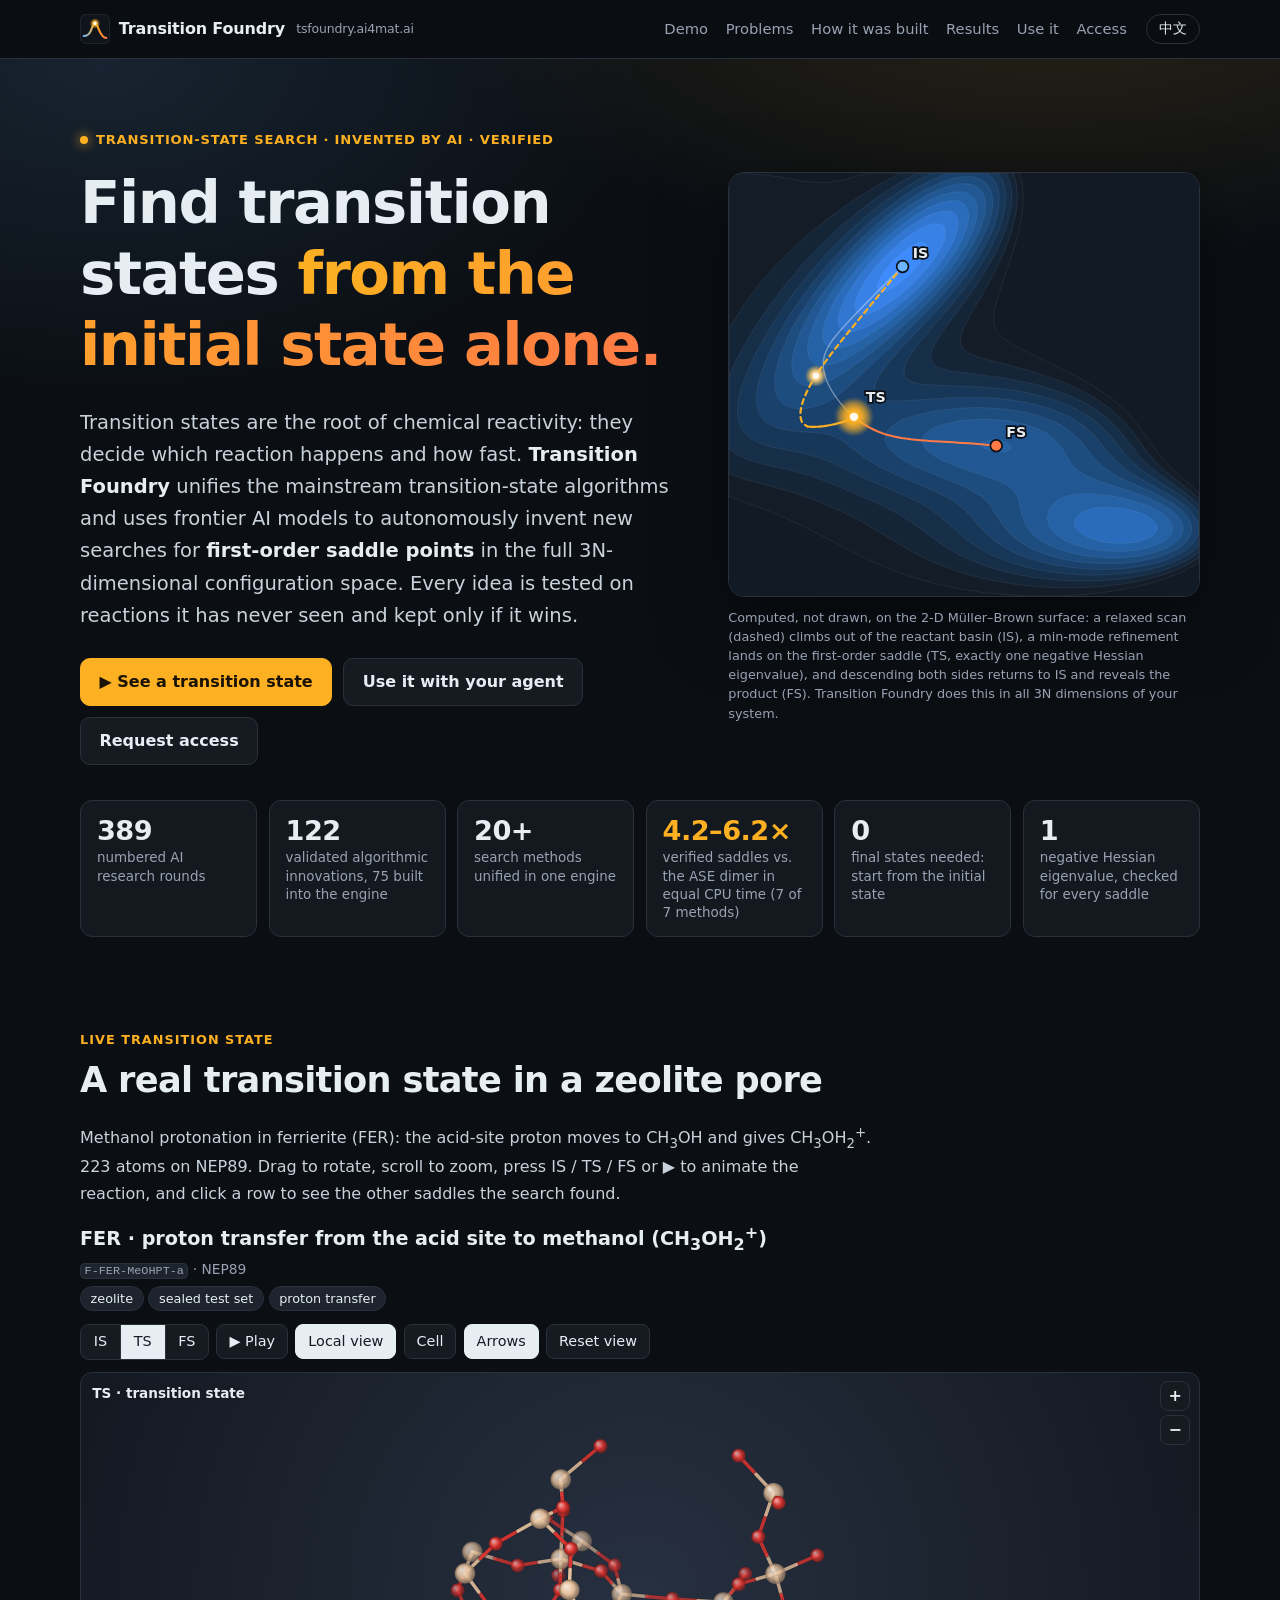
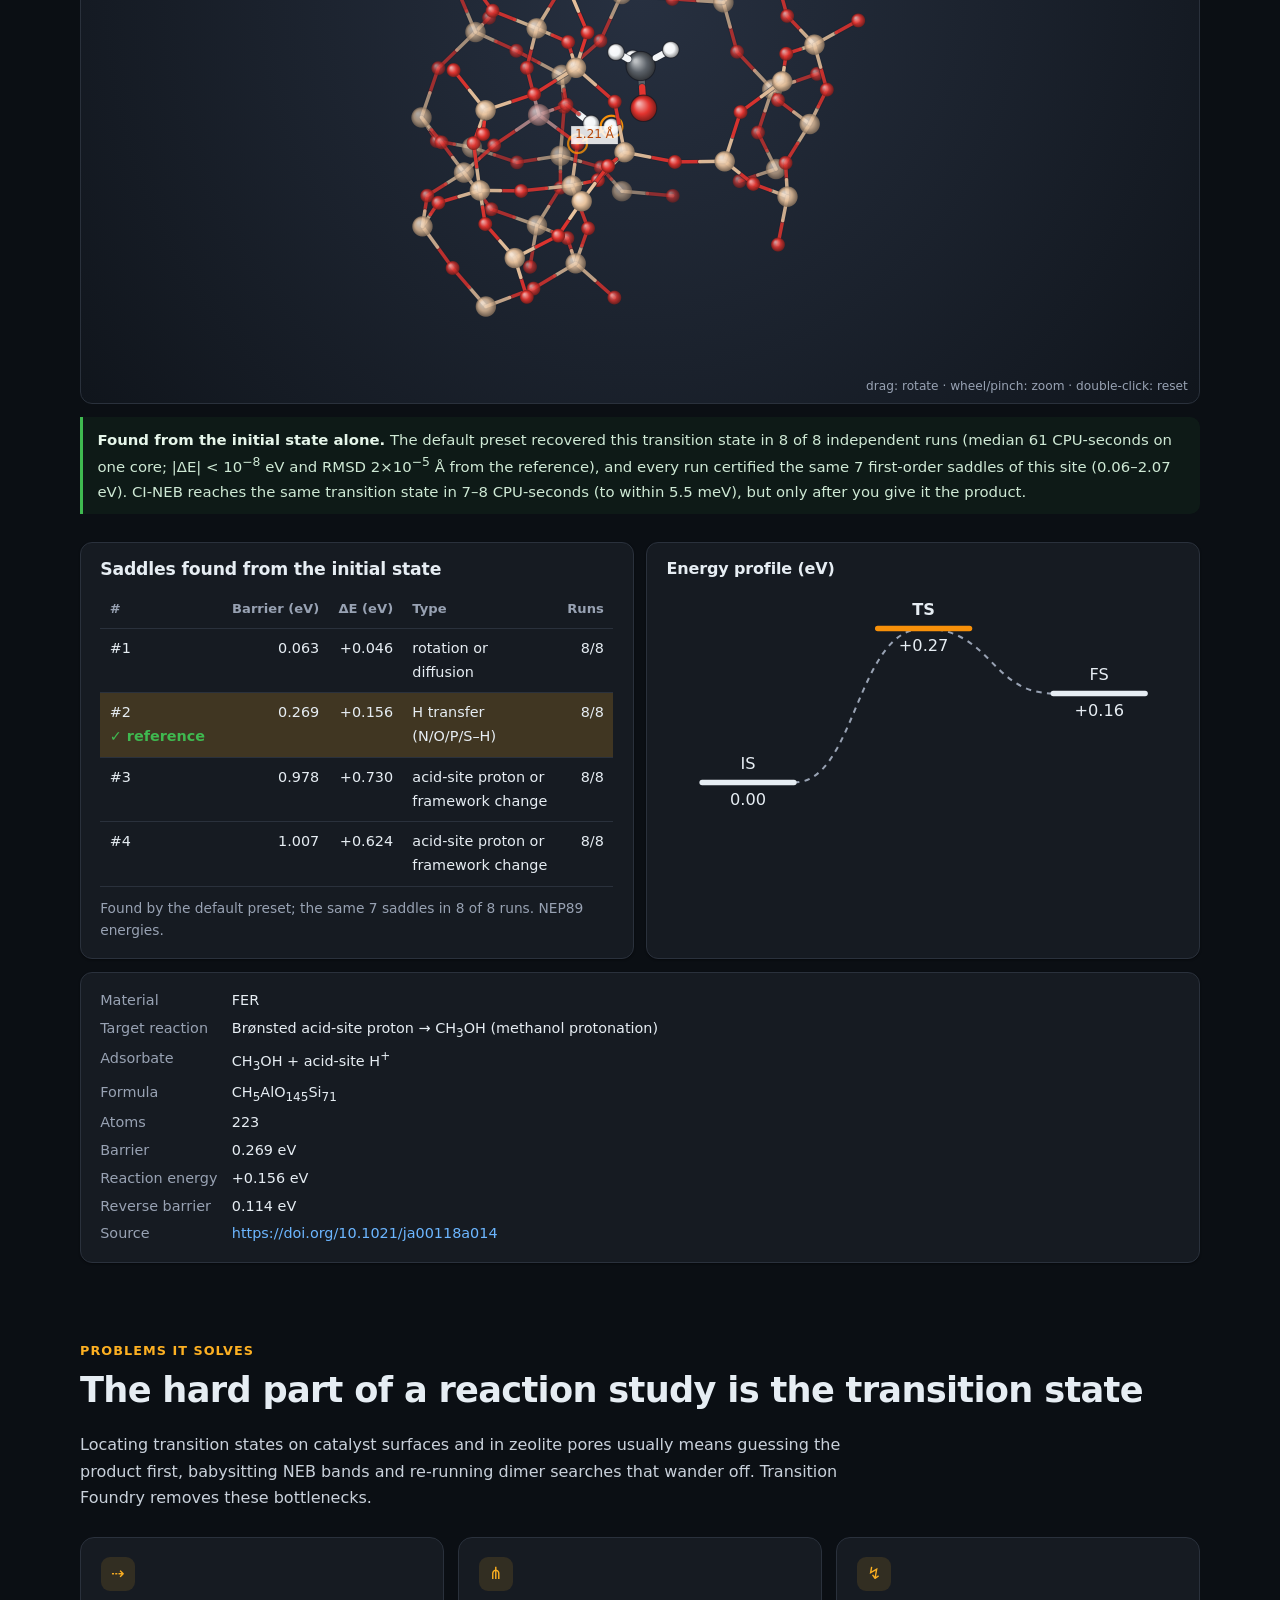
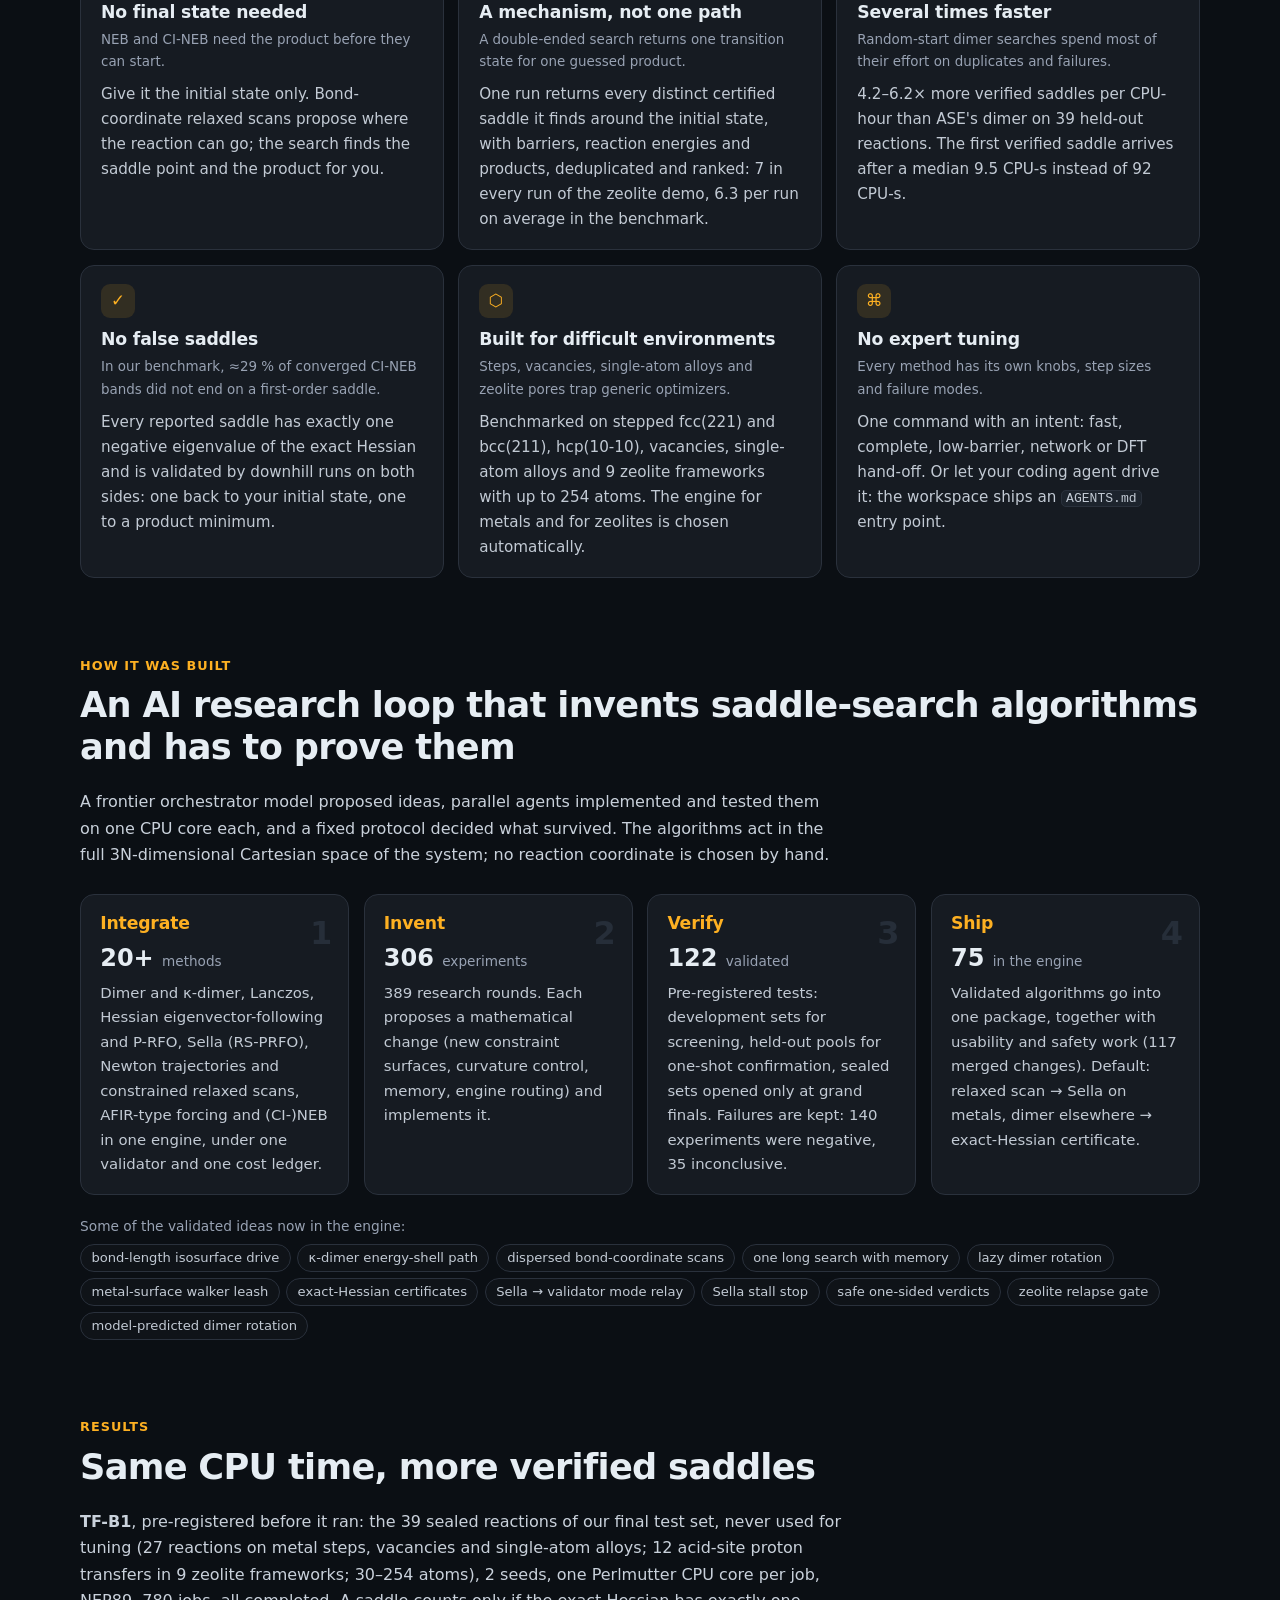
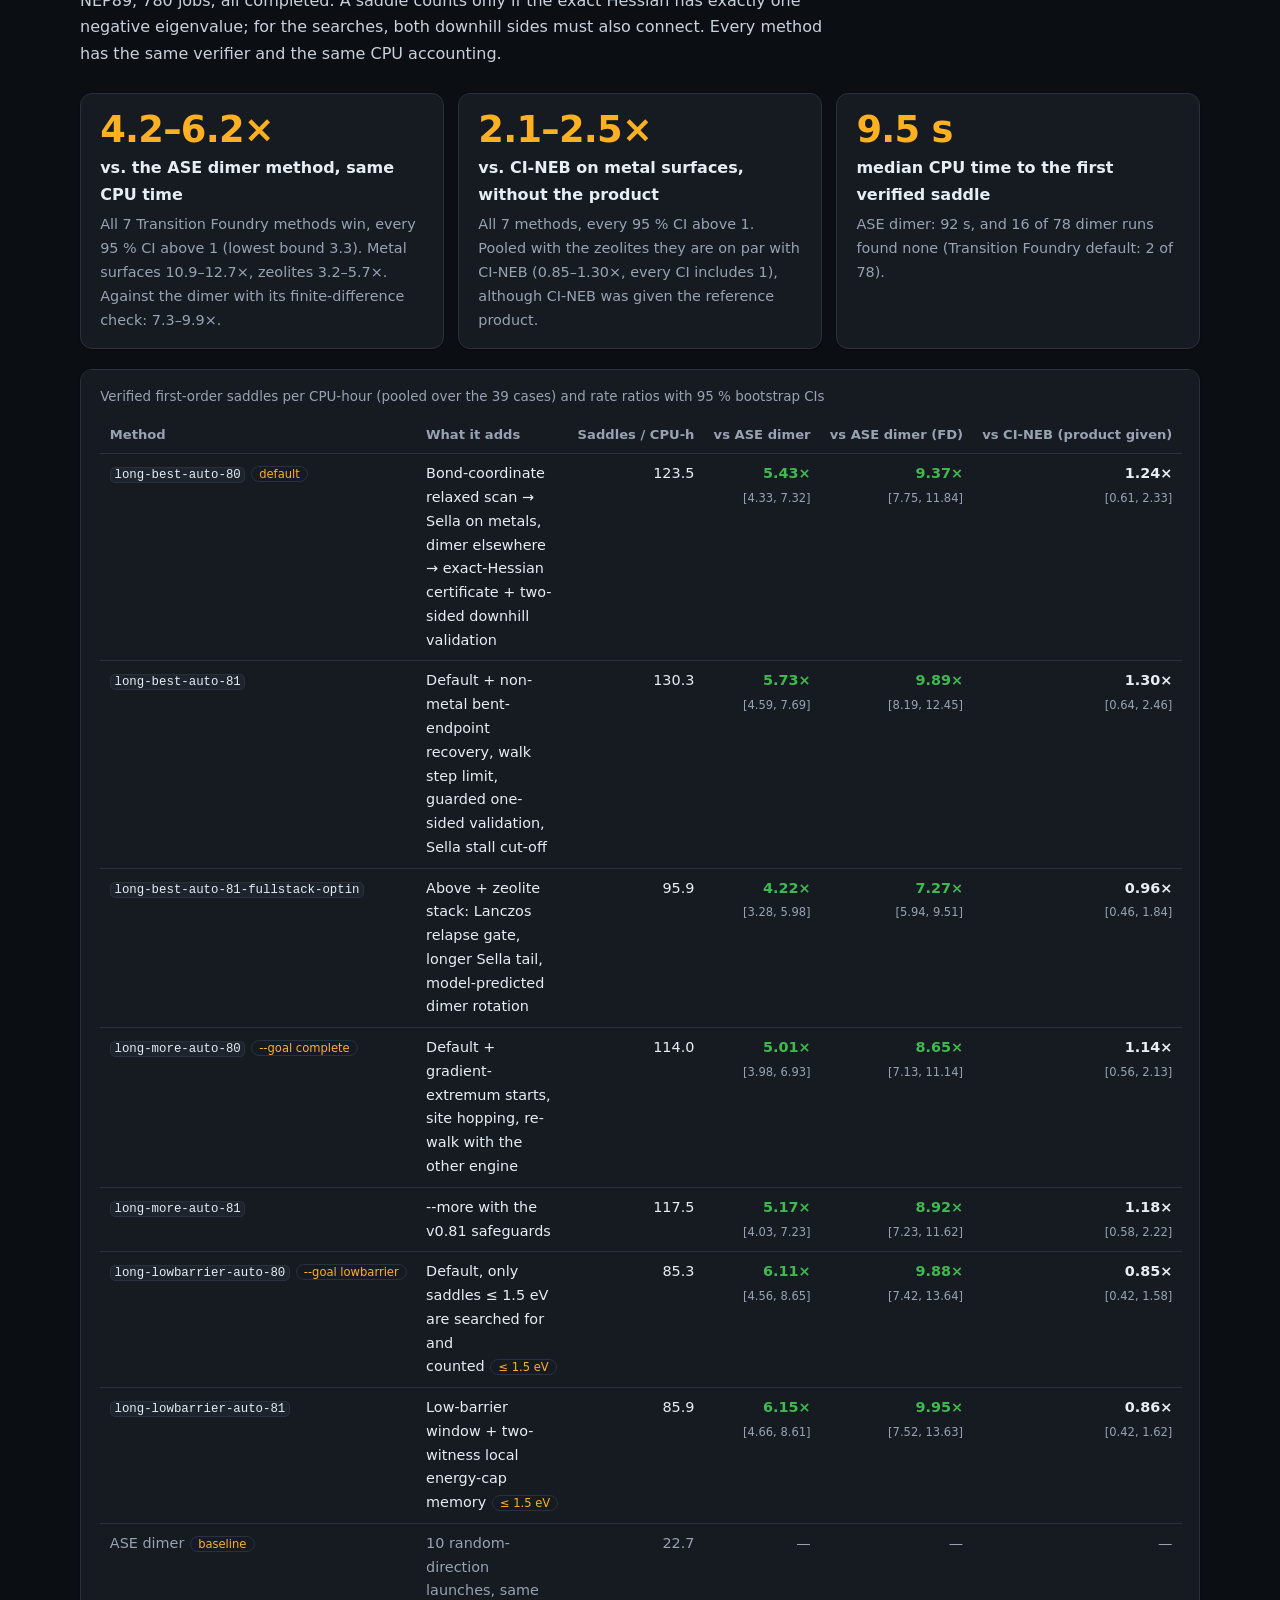
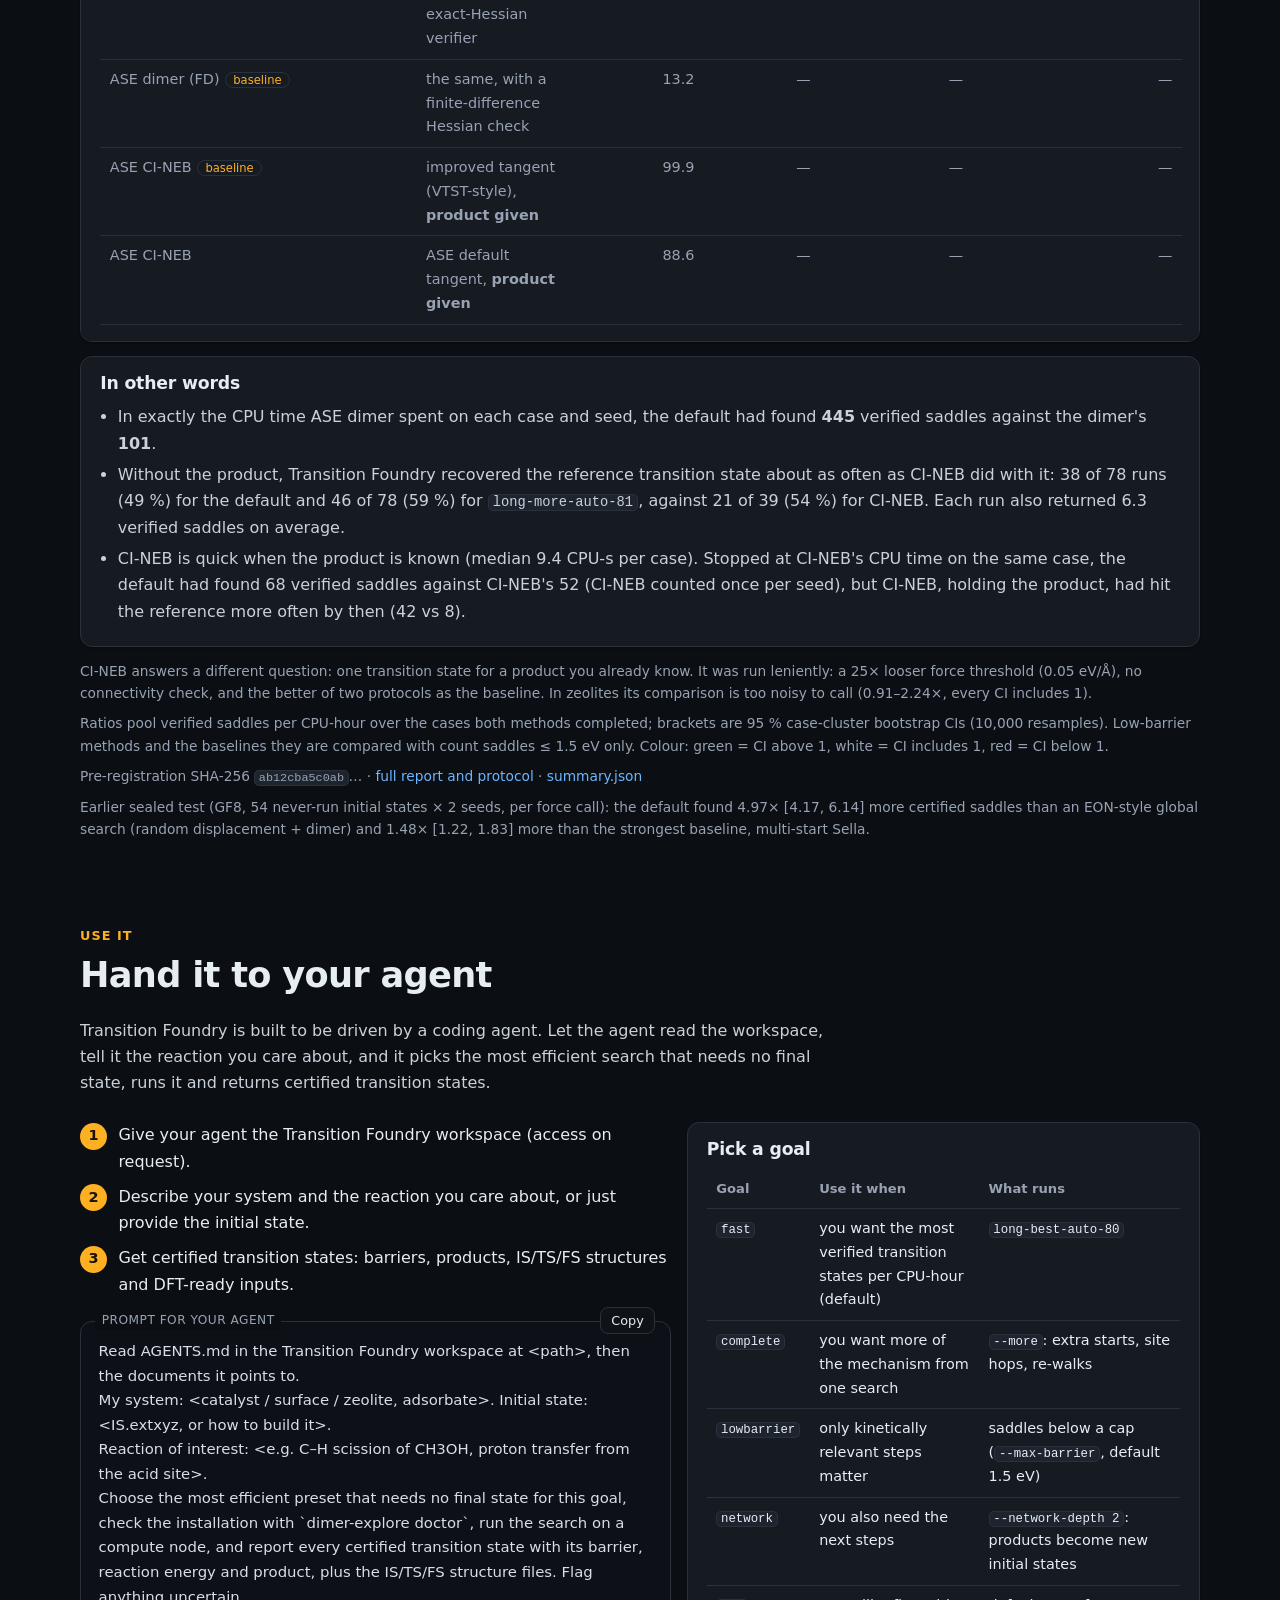
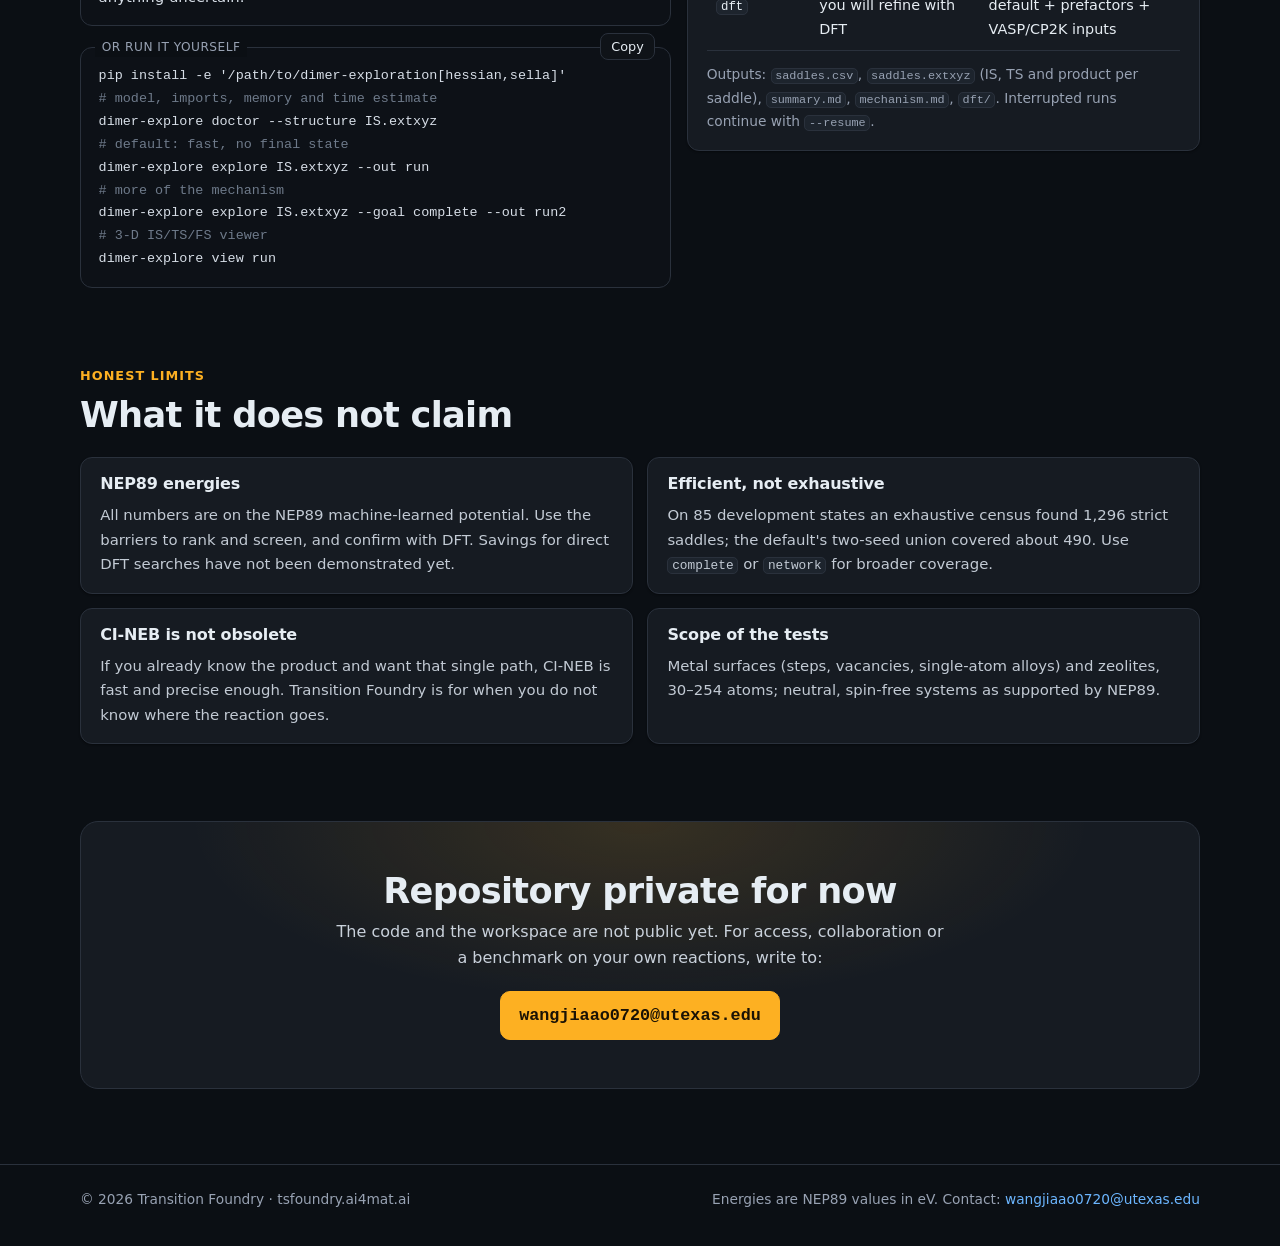
==== commit 1d240b6d: "Serve absolute URLs from GitHub Pages until the custom domain is live Canonical, og:image, hreflang " ====
--- a/index.html
+++ b/index.html
@@ -5,17 +5,17 @@
 <meta name="viewport" content="width=device-width, initial-scale=1">
 <title>Transition Foundry — find transition states from the initial state alone</title>
 <meta name="description" content="Transition Foundry unifies the mainstream transition-state algorithms and lets frontier AI models invent and verify new 3N-dimensional saddle searches. On 39 held-out surface and zeolite reactions all 7 tested methods find 4.2–6.2× more verified first-order saddles than the ASE dimer method in the same CPU time, without a final state.">
-<link rel="canonical" href="https://tsfoundry.ai4mat.ai/">
-<link rel="alternate" hreflang="en" href="https://tsfoundry.ai4mat.ai/">
-<link rel="alternate" hreflang="zh-CN" href="https://tsfoundry.ai4mat.ai/zh.html">
-<link rel="alternate" hreflang="x-default" href="https://tsfoundry.ai4mat.ai/">
+<link rel="canonical" href="https://jiaaowang-ut.github.io/tsfoundry/">
+<link rel="alternate" hreflang="en" href="https://jiaaowang-ut.github.io/tsfoundry/">
+<link rel="alternate" hreflang="zh-CN" href="https://jiaaowang-ut.github.io/tsfoundry/zh.html">
+<link rel="alternate" hreflang="x-default" href="https://jiaaowang-ut.github.io/tsfoundry/">
 <meta property="og:type" content="website">
 <meta property="og:site_name" content="Transition Foundry">
 <meta property="og:title" content="Transition Foundry — find transition states from the initial state alone">
 <meta property="og:description" content="Transition Foundry unifies the mainstream transition-state algorithms and lets frontier AI models invent and verify new 3N-dimensional saddle searches. On 39 held-out surface and zeolite reactions all 7 tested methods find 4.2–6.2× more verified first-order saddles than the ASE dimer method in the same CPU time, without a final state.">
-<meta property="og:url" content="https://tsfoundry.ai4mat.ai/">
+<meta property="og:url" content="https://jiaaowang-ut.github.io/tsfoundry/">
 <meta property="og:locale" content="en_US">
-<meta property="og:image" content="https://tsfoundry.ai4mat.ai/assets/og.png">
+<meta property="og:image" content="https://jiaaowang-ut.github.io/tsfoundry/assets/og.png">
 <meta property="og:image:width" content="1200">
 <meta property="og:image:height" content="630">
 <meta name="twitter:card" content="summary_large_image">
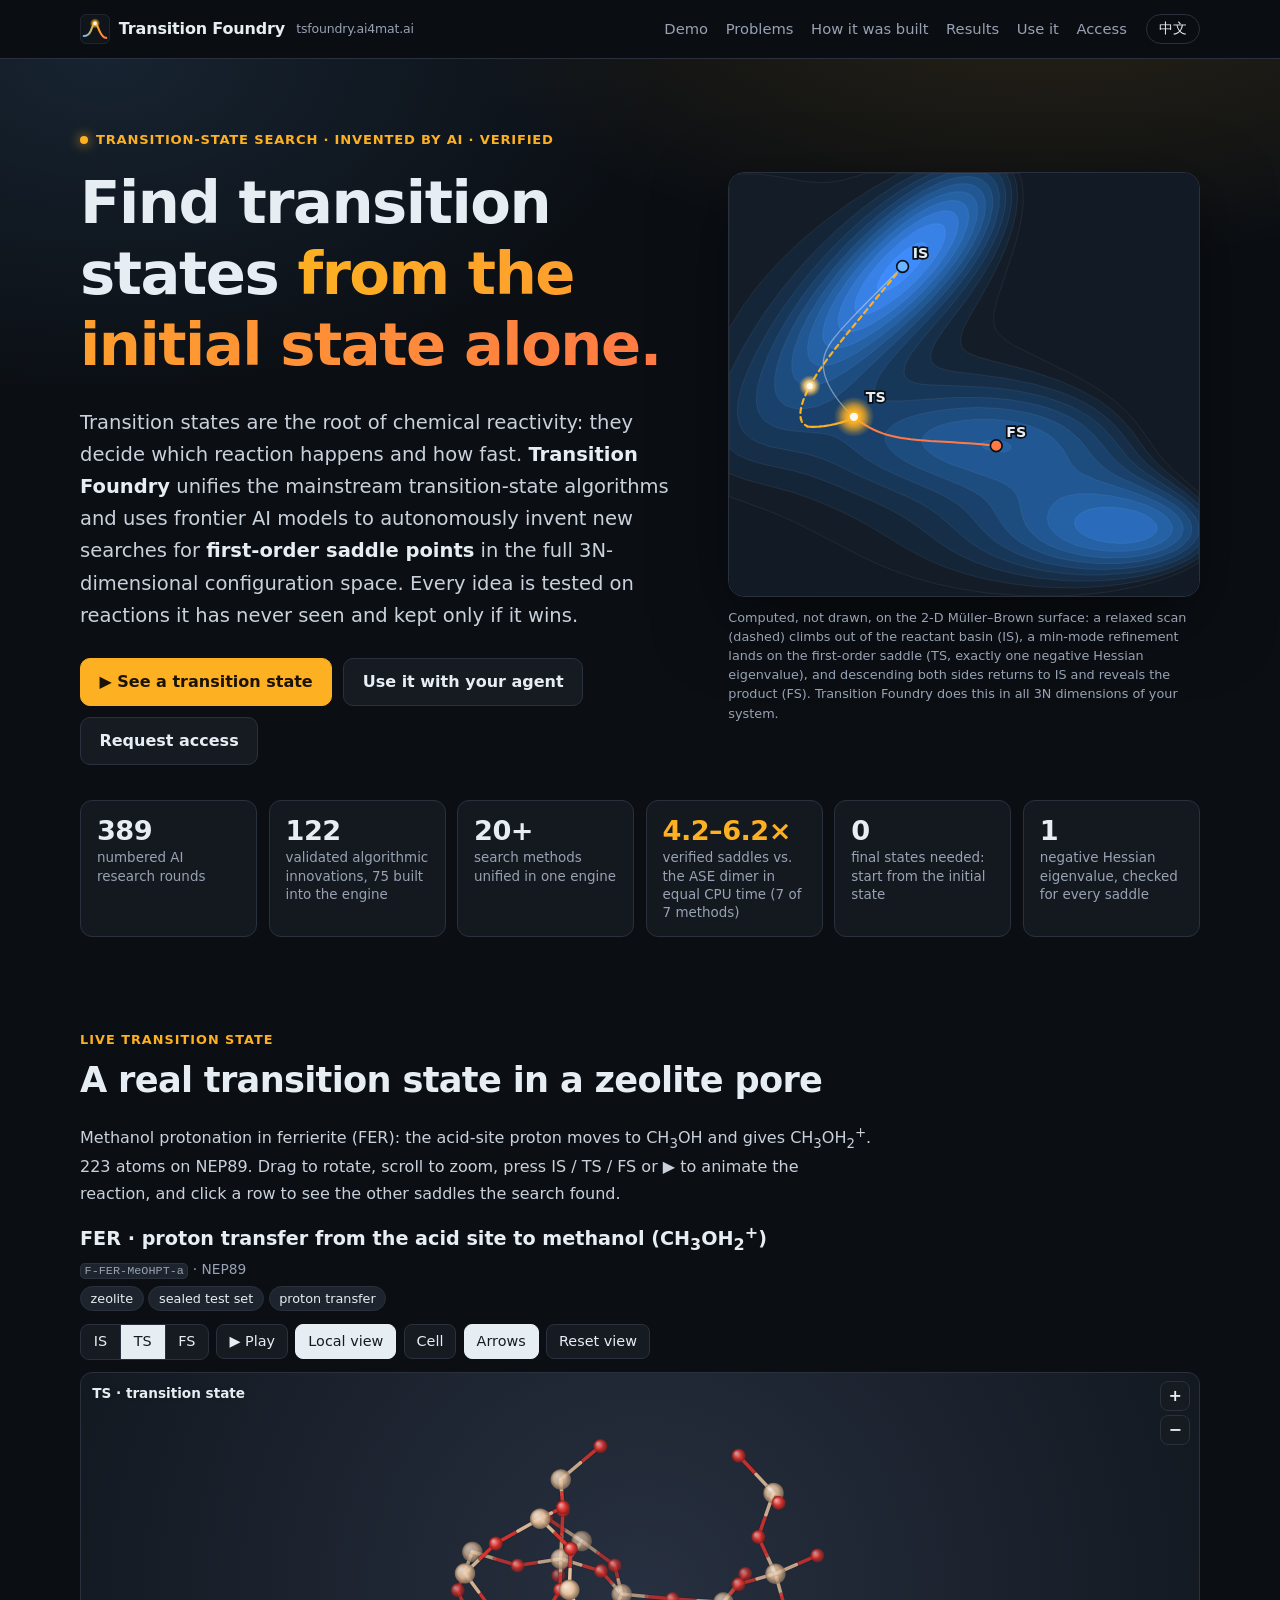
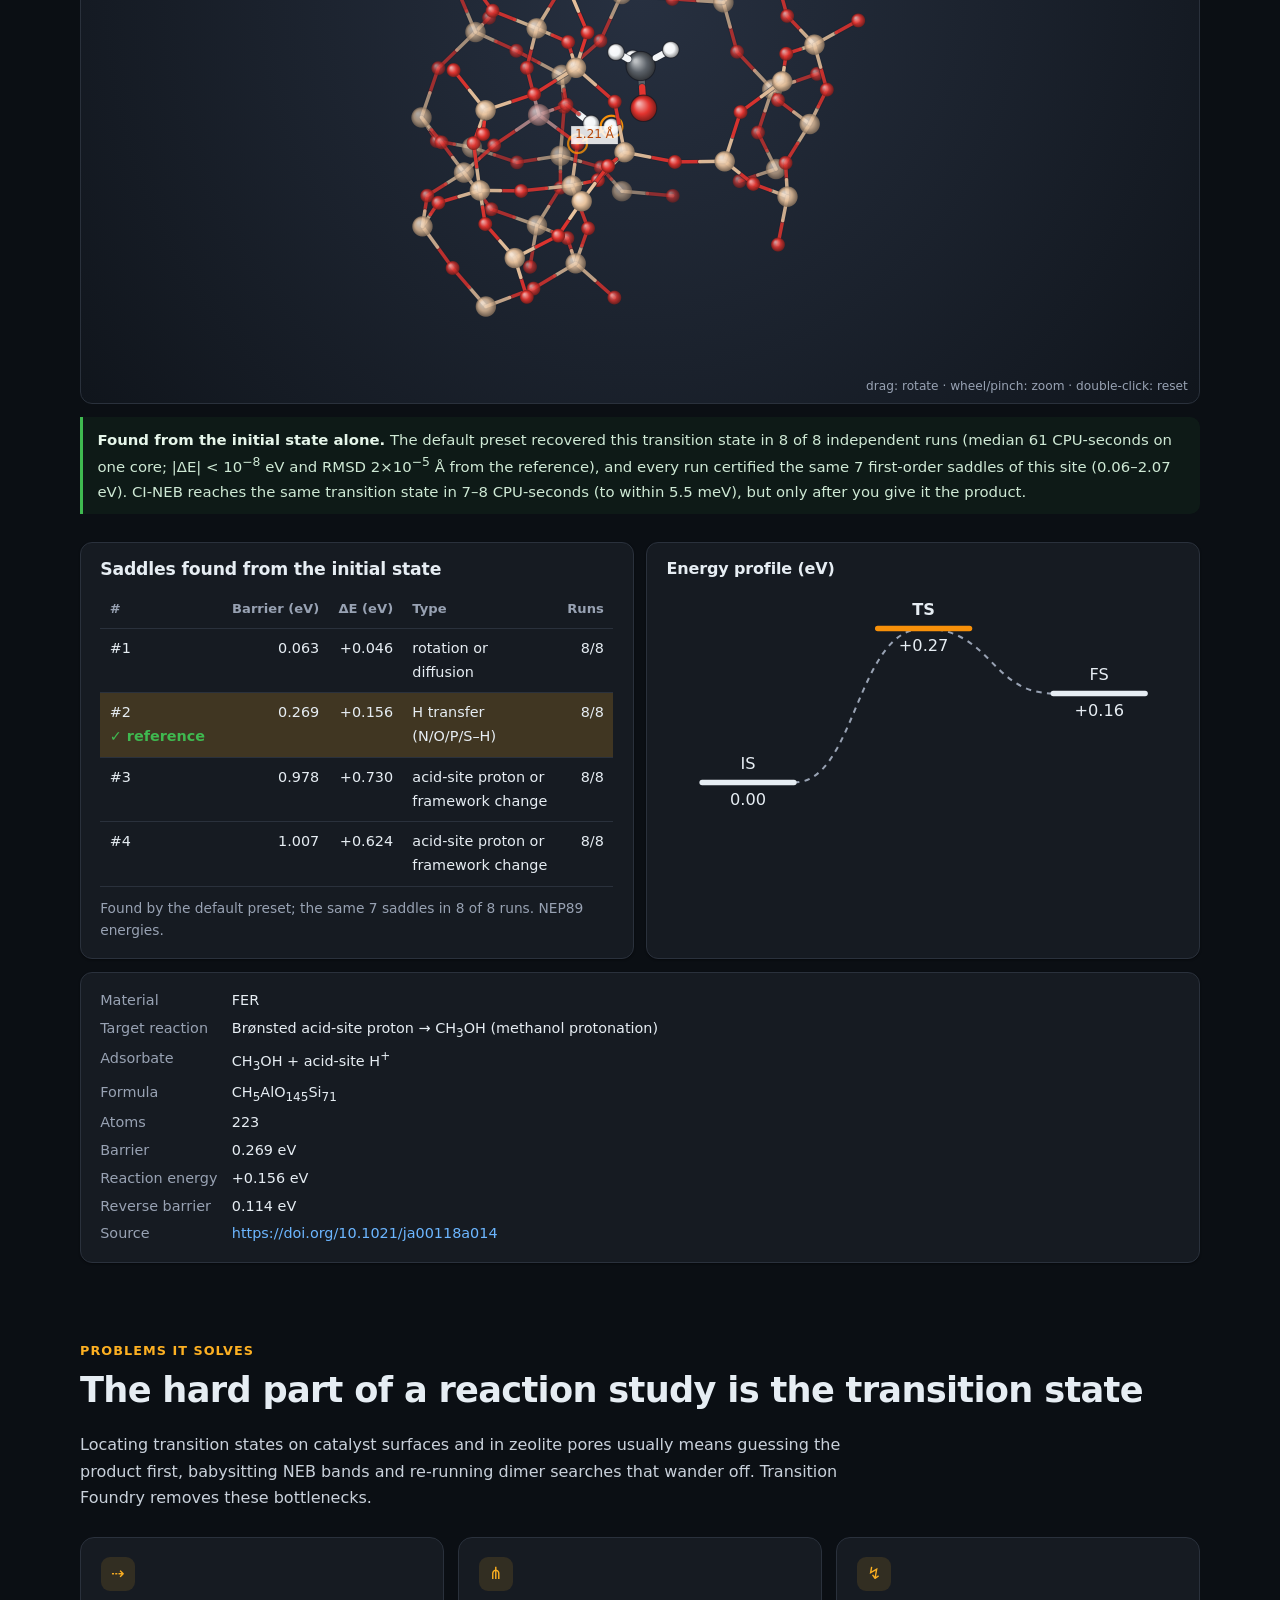
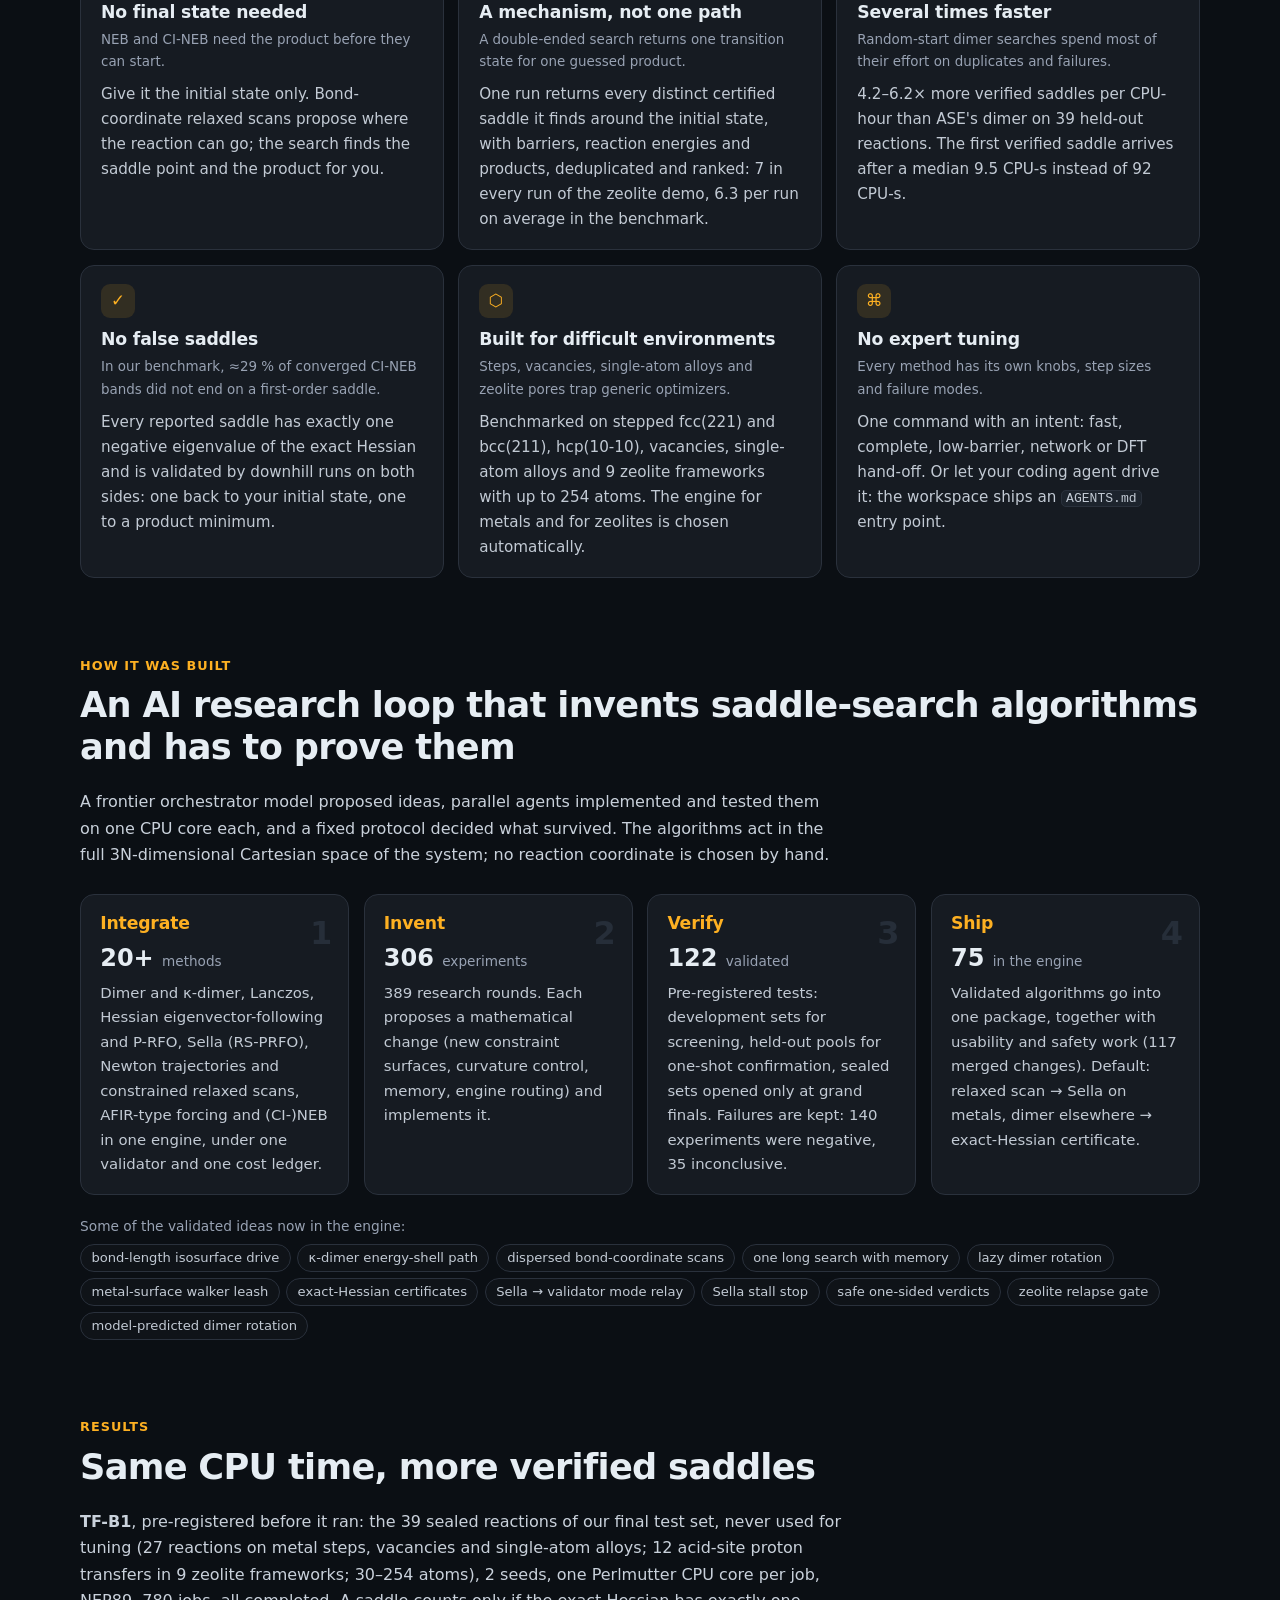
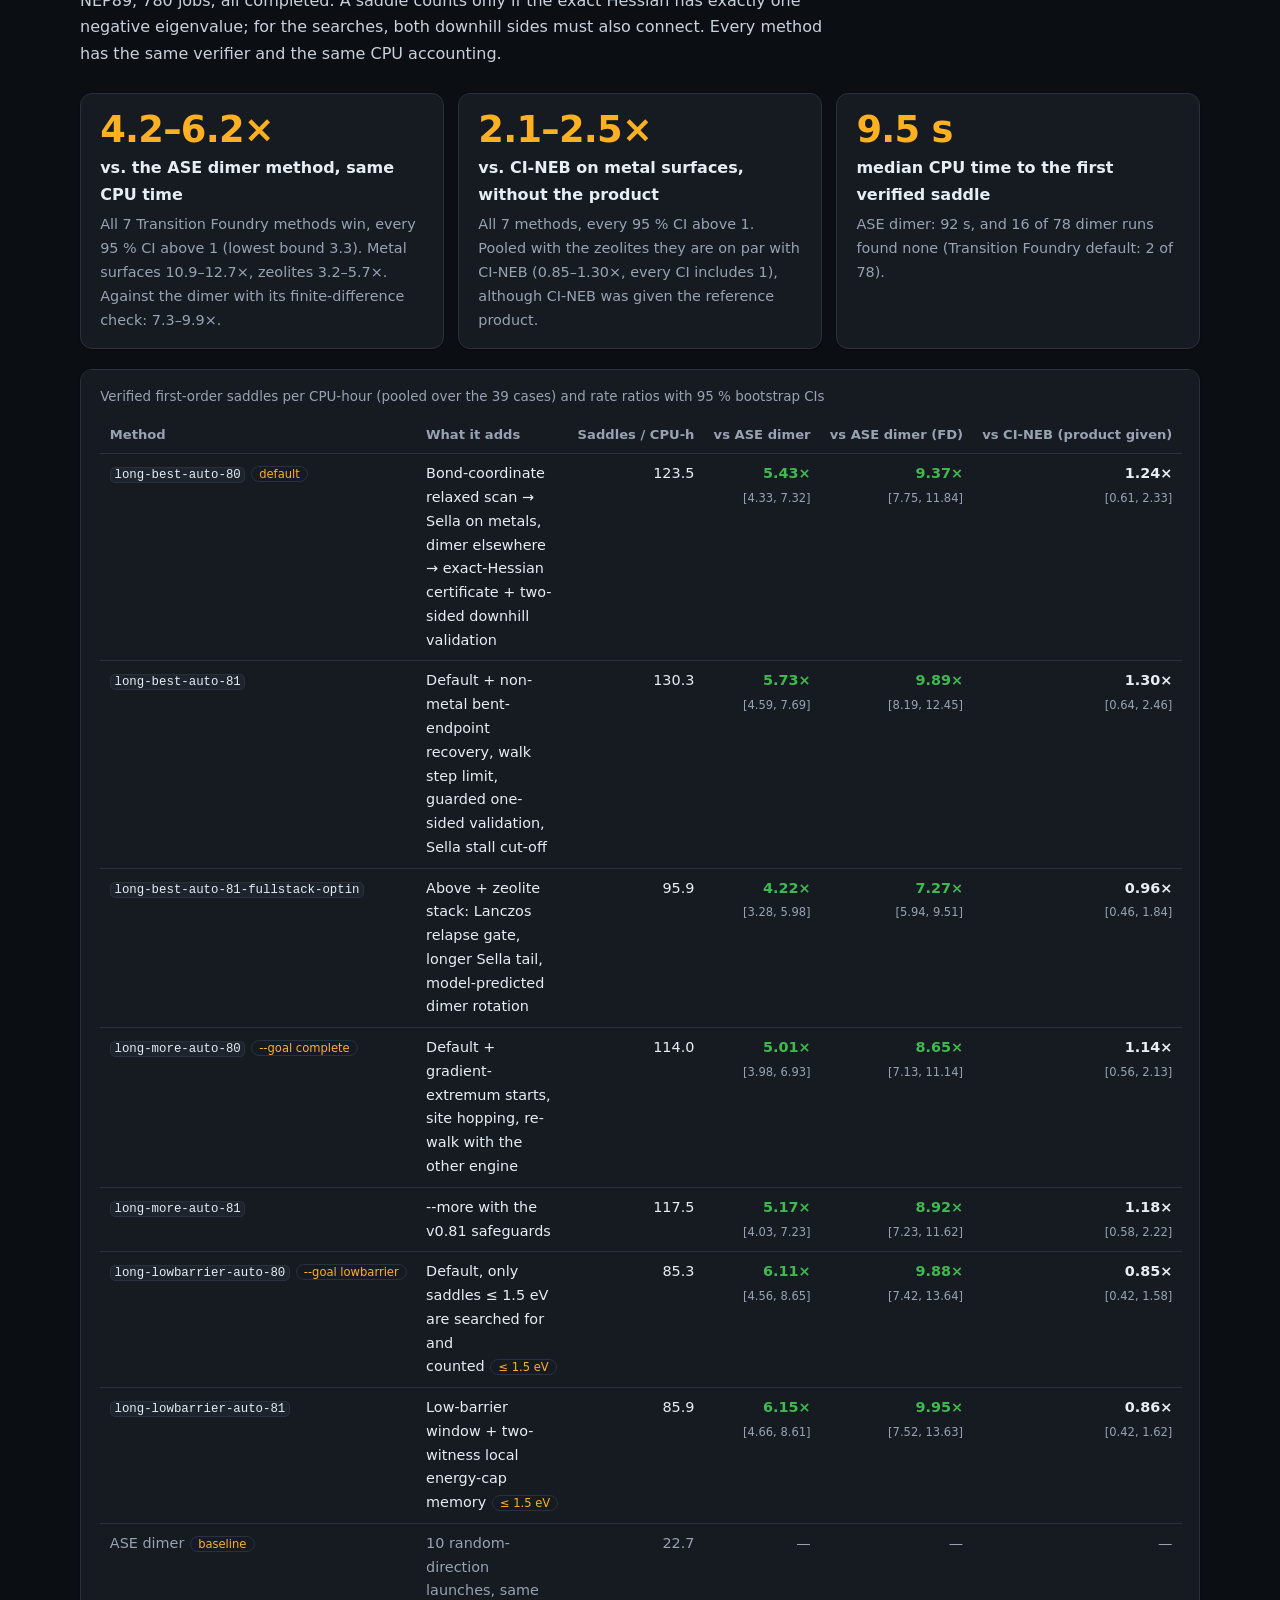
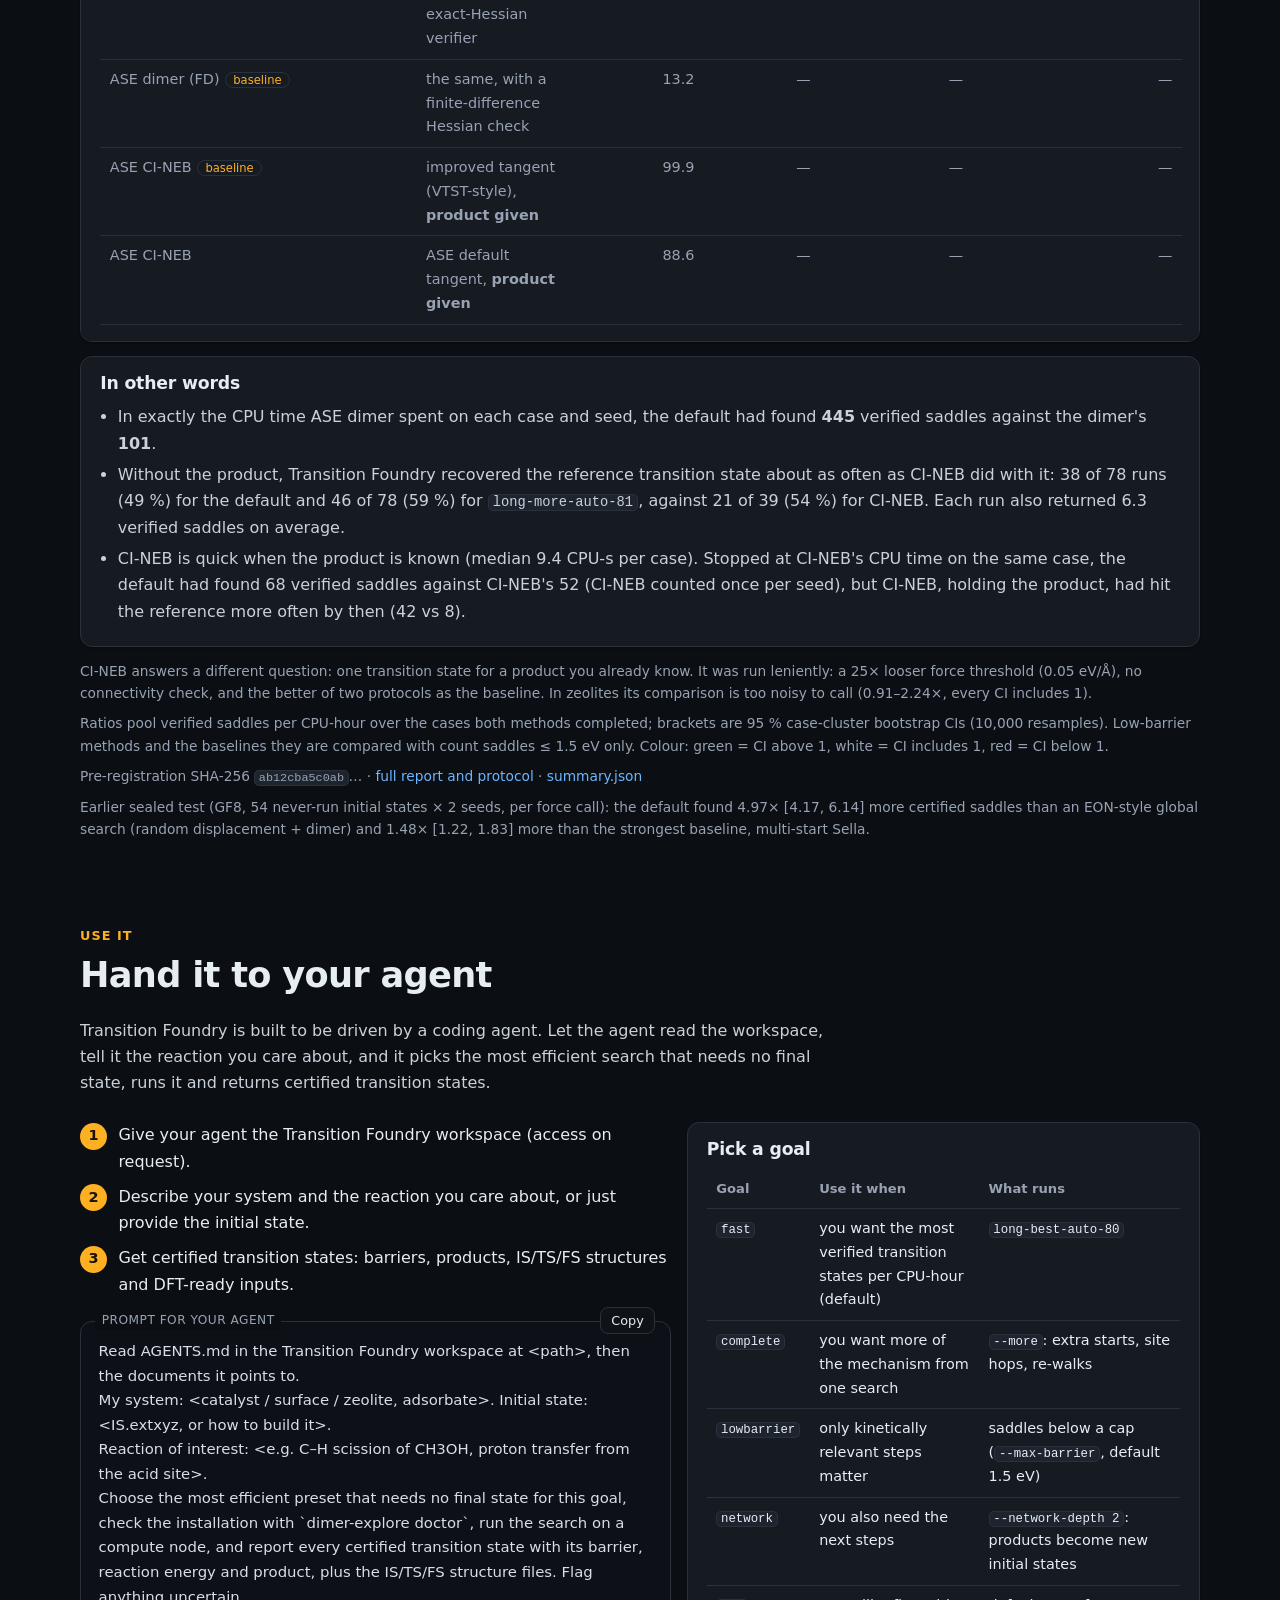
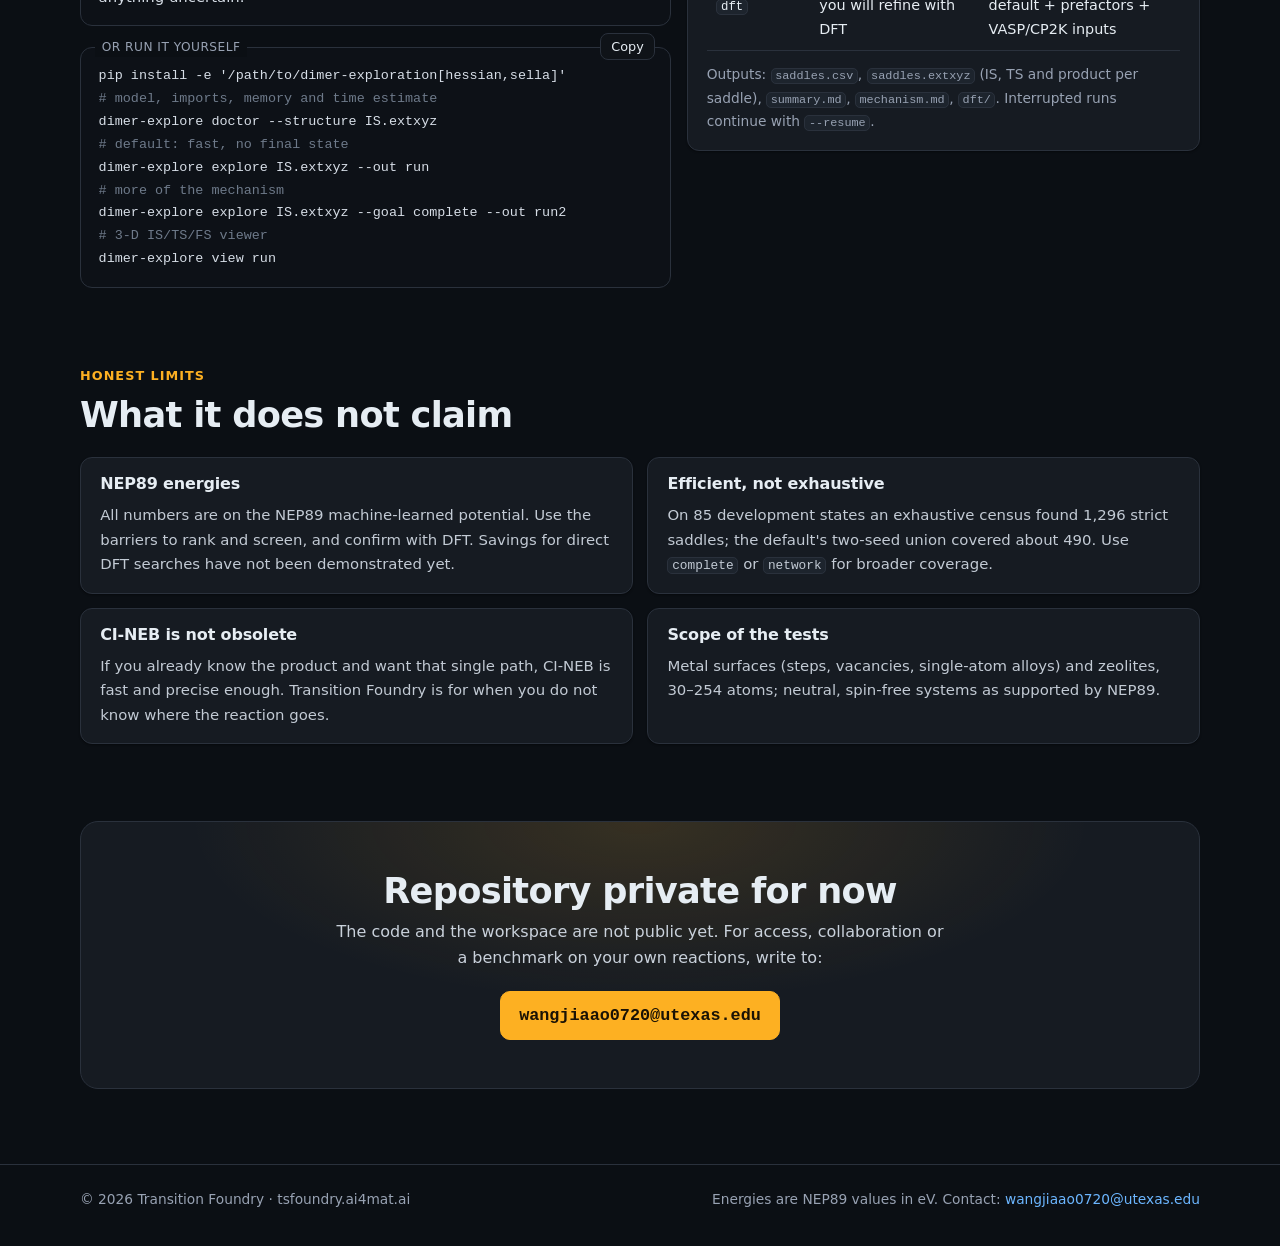
==== commit 68d9d843: "Keep the Chinese headline phrase together; fix narrow-screen overflow - zh hero: 找到过渡态 no longer spl" ====
--- a/index.html
+++ b/index.html
@@ -21,7 +21,7 @@
 <meta name="twitter:card" content="summary_large_image">
 <meta name="theme-color" content="#0b0f14">
 <link rel="icon" href="assets/favicon.svg" type="image/svg+xml">
-<link rel="stylesheet" href="assets/tsf.css?v=d86f616ade">
+<link rel="stylesheet" href="assets/tsf.css?v=2d5fff13ba">
 </head>
 <body>
 <a class="skip" href="#main">Skip to content</a>
@@ -39,7 +39,7 @@
 <p class="lead">Transition states are the root of chemical reactivity: they decide which reaction happens and how fast. <b>Transition Foundry</b> unifies the mainstream transition-state algorithms and uses frontier AI models to autonomously invent new searches for <b>first-order saddle points</b> in the full 3N-dimensional configuration space. Every idea is tested on reactions it has never seen and kept only if it wins.</p>
 <div class="cta"><a class="button primary" href="#demo">▶ See a transition state</a><a class="button" href="#use">Use it with your agent</a><a class="button" href="#access">Request access</a></div>
 </div>
-<figure class="hero-art"><img src="assets/pes.svg?v=d86f616ade" width="560" height="505" alt="Müller–Brown potential-energy surface with a computed saddle search: a relaxed scan and a min-mode refinement climb from the reactant minimum IS to the first-order saddle TS, then descent to the product minimum FS"><figcaption>Computed, not drawn, on the 2-D Müller–Brown surface: a relaxed scan (dashed) climbs out of the reactant basin (IS), a min-mode refinement lands on the first-order saddle (TS, exactly one negative Hessian eigenvalue), and descending both sides returns to IS and reveals the product (FS). Transition Foundry does this in all 3N dimensions of your system.</figcaption></figure>
+<figure class="hero-art"><img src="assets/pes.svg?v=2d5fff13ba" width="560" height="505" alt="Müller–Brown potential-energy surface with a computed saddle search: a relaxed scan and a min-mode refinement climb from the reactant minimum IS to the first-order saddle TS, then descent to the product minimum FS"><figcaption>Computed, not drawn, on the 2-D Müller–Brown surface: a relaxed scan (dashed) climbs out of the reactant basin (IS), a min-mode refinement lands on the first-order saddle (TS, exactly one negative Hessian eigenvalue), and descending both sides returns to IS and reveals the product (FS). Transition Foundry does this in all 3N dimensions of your system.</figcaption></figure>
 </div>
 <div class="stats"><div class="stat"><b>389</b><span>numbered AI research rounds</span></div><div class="stat"><b>122</b><span>validated algorithmic innovations, 75 built into the engine</span></div><div class="stat"><b>20+</b><span>search methods unified in one engine</span></div><div class="stat hot"><b>4.2–6.2×</b><span>verified saddles vs. the ASE dimer in equal CPU time (7 of 7 methods)</span></div><div class="stat"><b>0</b><span>final states needed: start from the initial state</span></div><div class="stat"><b>1</b><span>negative Hessian eigenvalue, checked for every saddle</span></div></div>
 </div></section>
@@ -121,6 +121,6 @@
 </div></div></section>
 </main>
 <footer><div class="wrap"><span>© 2026 Transition Foundry · tsfoundry.ai4mat.ai</span><span>Energies are NEP89 values in eV. Contact: <a href="mailto:wangjiaao0720@utexas.edu">wangjiaao0720@utexas.edu</a></span></div></footer>
-<script src="assets/tsf.js?v=d86f616ade" defer></script>
+<script src="assets/tsf.js?v=2d5fff13ba" defer></script>
 </body>
 </html>
--- a/assets/tsf.css
+++ b/assets/tsf.css
@@ -49,6 +49,7 @@
 .eyebrow::before { content: ""; width: 8px; height: 8px; border-radius: 50%; background: var(--accent); box-shadow: 0 0 12px var(--accent); }
 .hero h1 { font-size: clamp(2.15rem, 5.2vw, 3.7rem); font-weight: 780; letter-spacing: -.025em; max-width: 17ch; margin-bottom: .45em; }
 .hero h1 em { font-style: normal; background: linear-gradient(90deg, var(--accent), #ff7a45); -webkit-background-clip: text; background-clip: text; color: transparent; }
+.hero h1 em:lang(zh) { white-space: nowrap; }
 .lead { font-size: clamp(1.05rem, 1.6vw, 1.22rem); color: #c9d1db; max-width: 62ch; }
 .lead b { color: var(--ink); }
 .hero-grid { display: grid; grid-template-columns: minmax(0, 1.3fr) minmax(0, 1fr); gap: 2.2rem; align-items: center; }
@@ -213,6 +214,14 @@
   dl.meta { grid-template-columns: minmax(0, 1fr); }
   .chip { white-space: normal; }
   .brand small { display: none; }
+  .access { padding: 2.4rem 1rem; }
+  .access .mail { font-size: min(1.05rem, 4vw); max-width: 100%; overflow-wrap: anywhere; }
+}
+@media (max-width: 359px) {
+  .topbar .wrap { padding: 0 .9rem; gap: .6rem; }
+  .brand { font-size: .9rem; gap: .4rem; }
+  .brand img { width: 24px; height: 24px; }
+  .lang { font-size: .8rem; padding: .12rem .6rem; white-space: nowrap; }
 }
 @media print {
   .topbar, .toolbar, .zoom, .copy { display: none; }
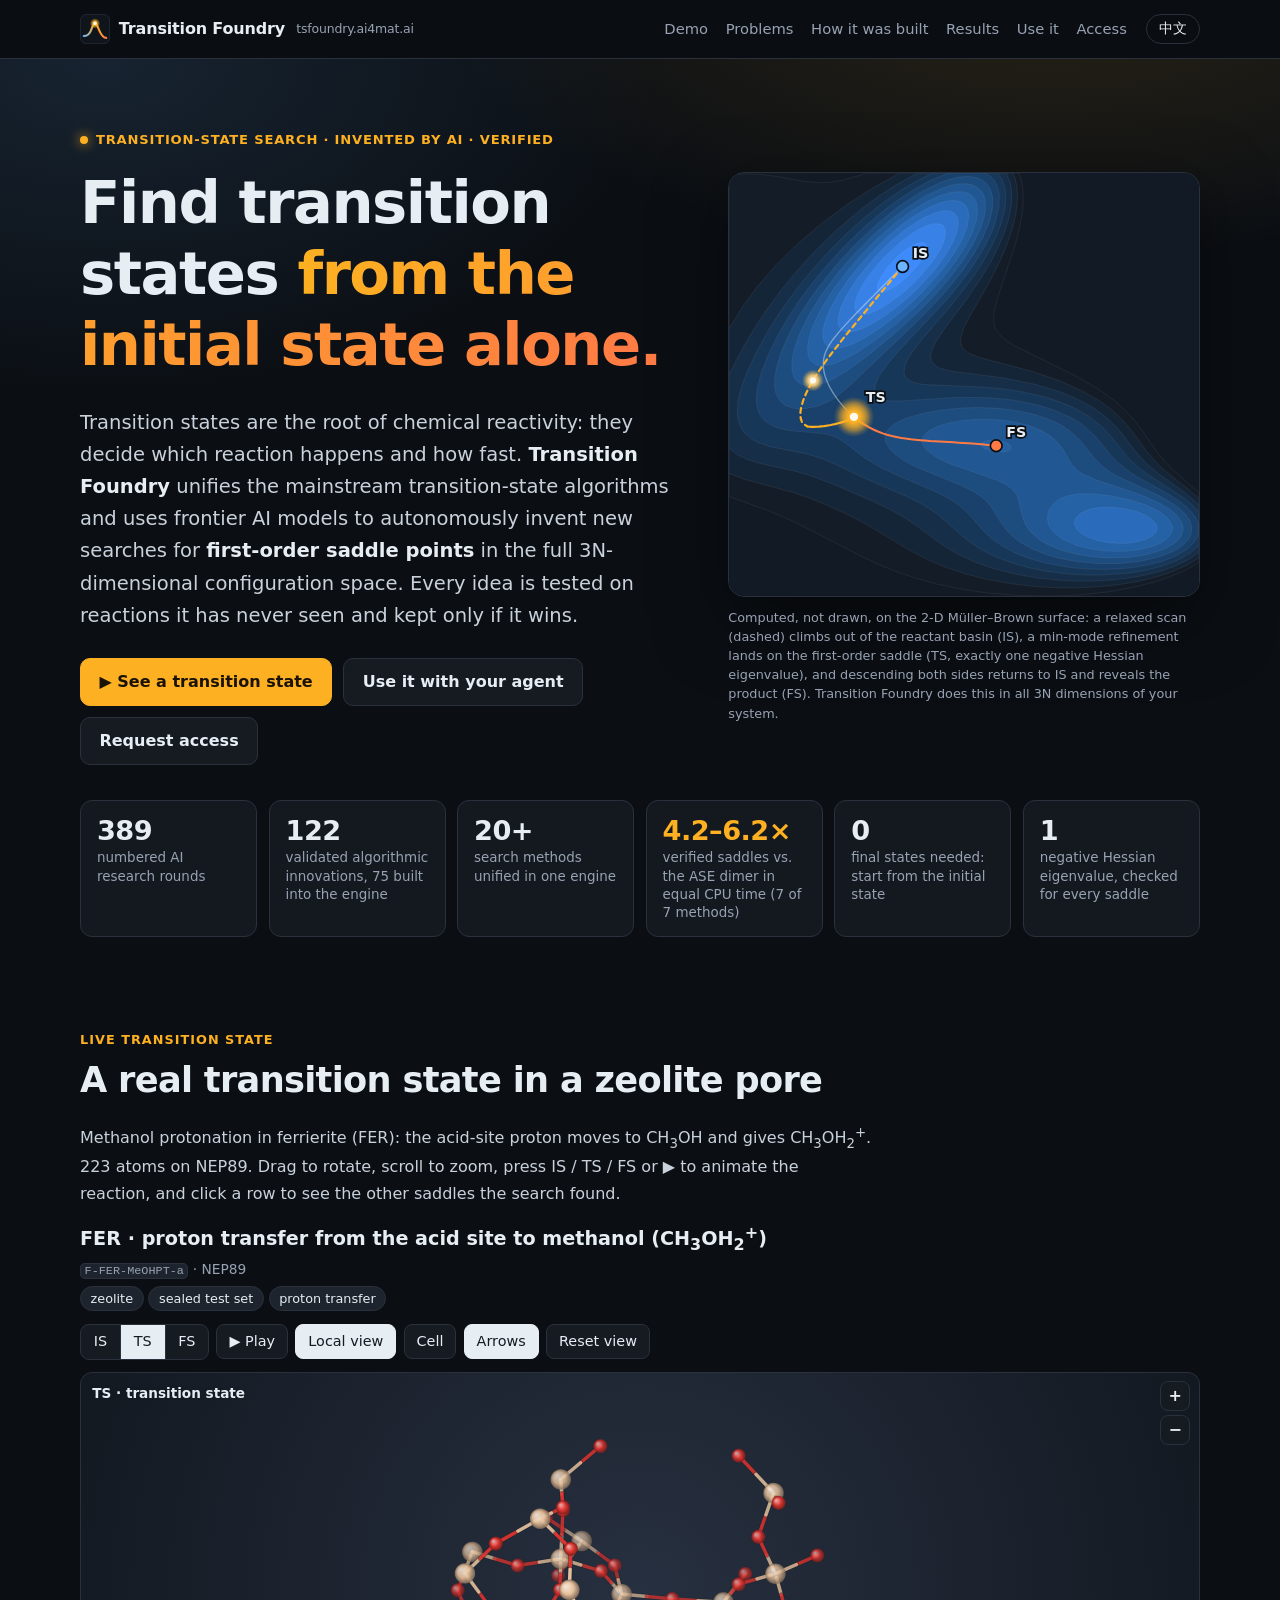
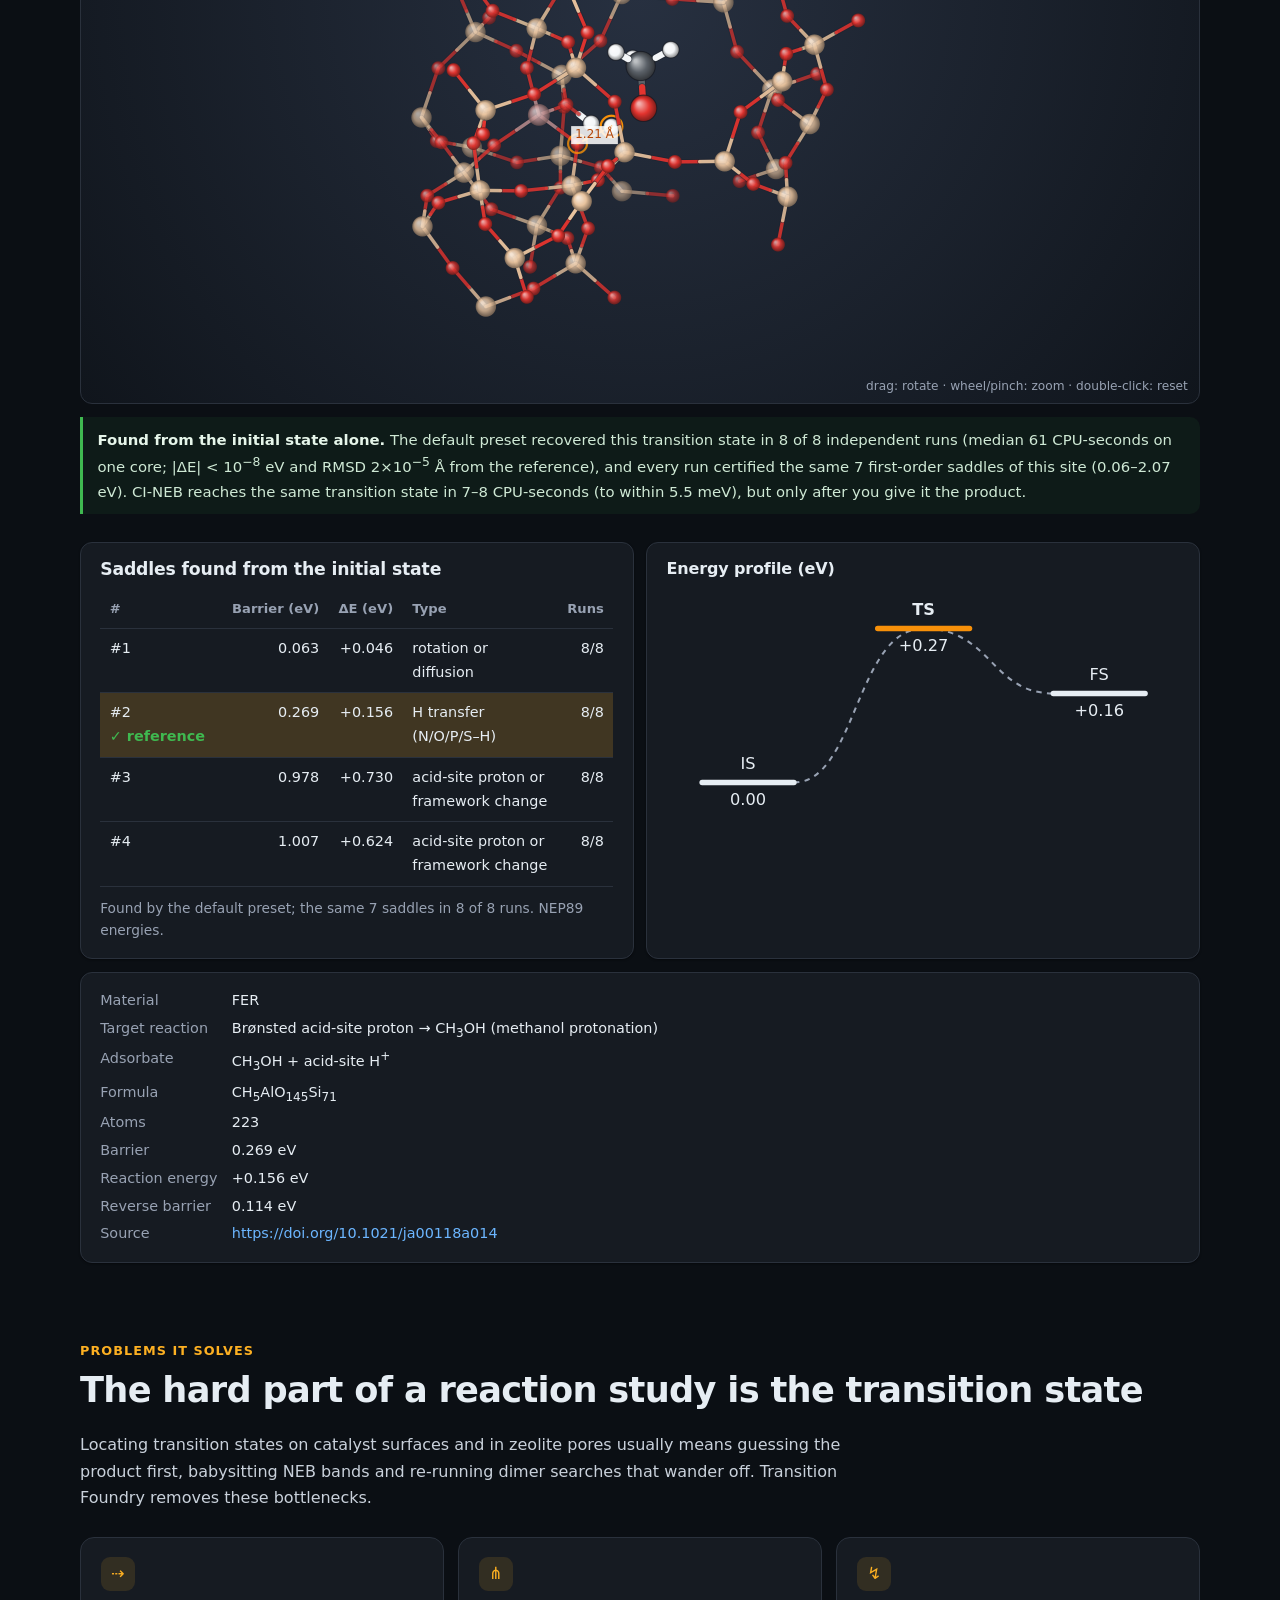
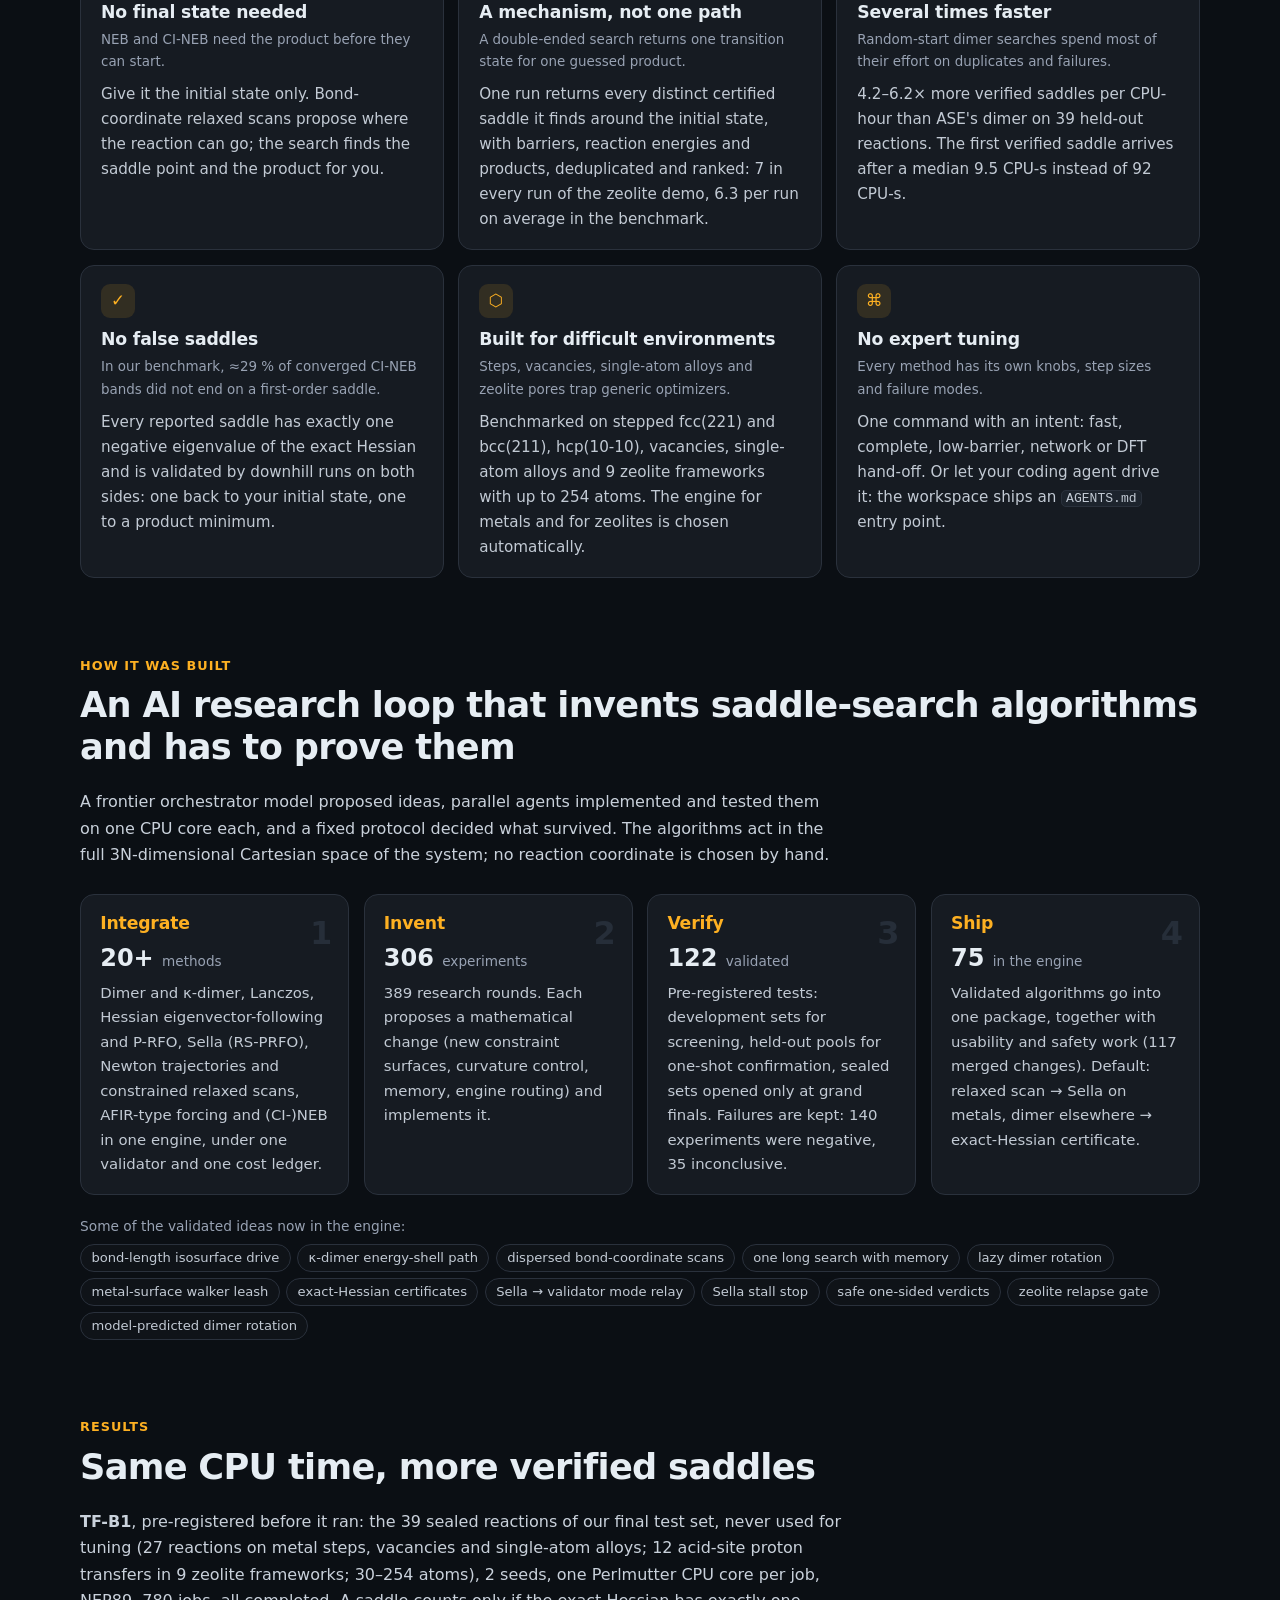
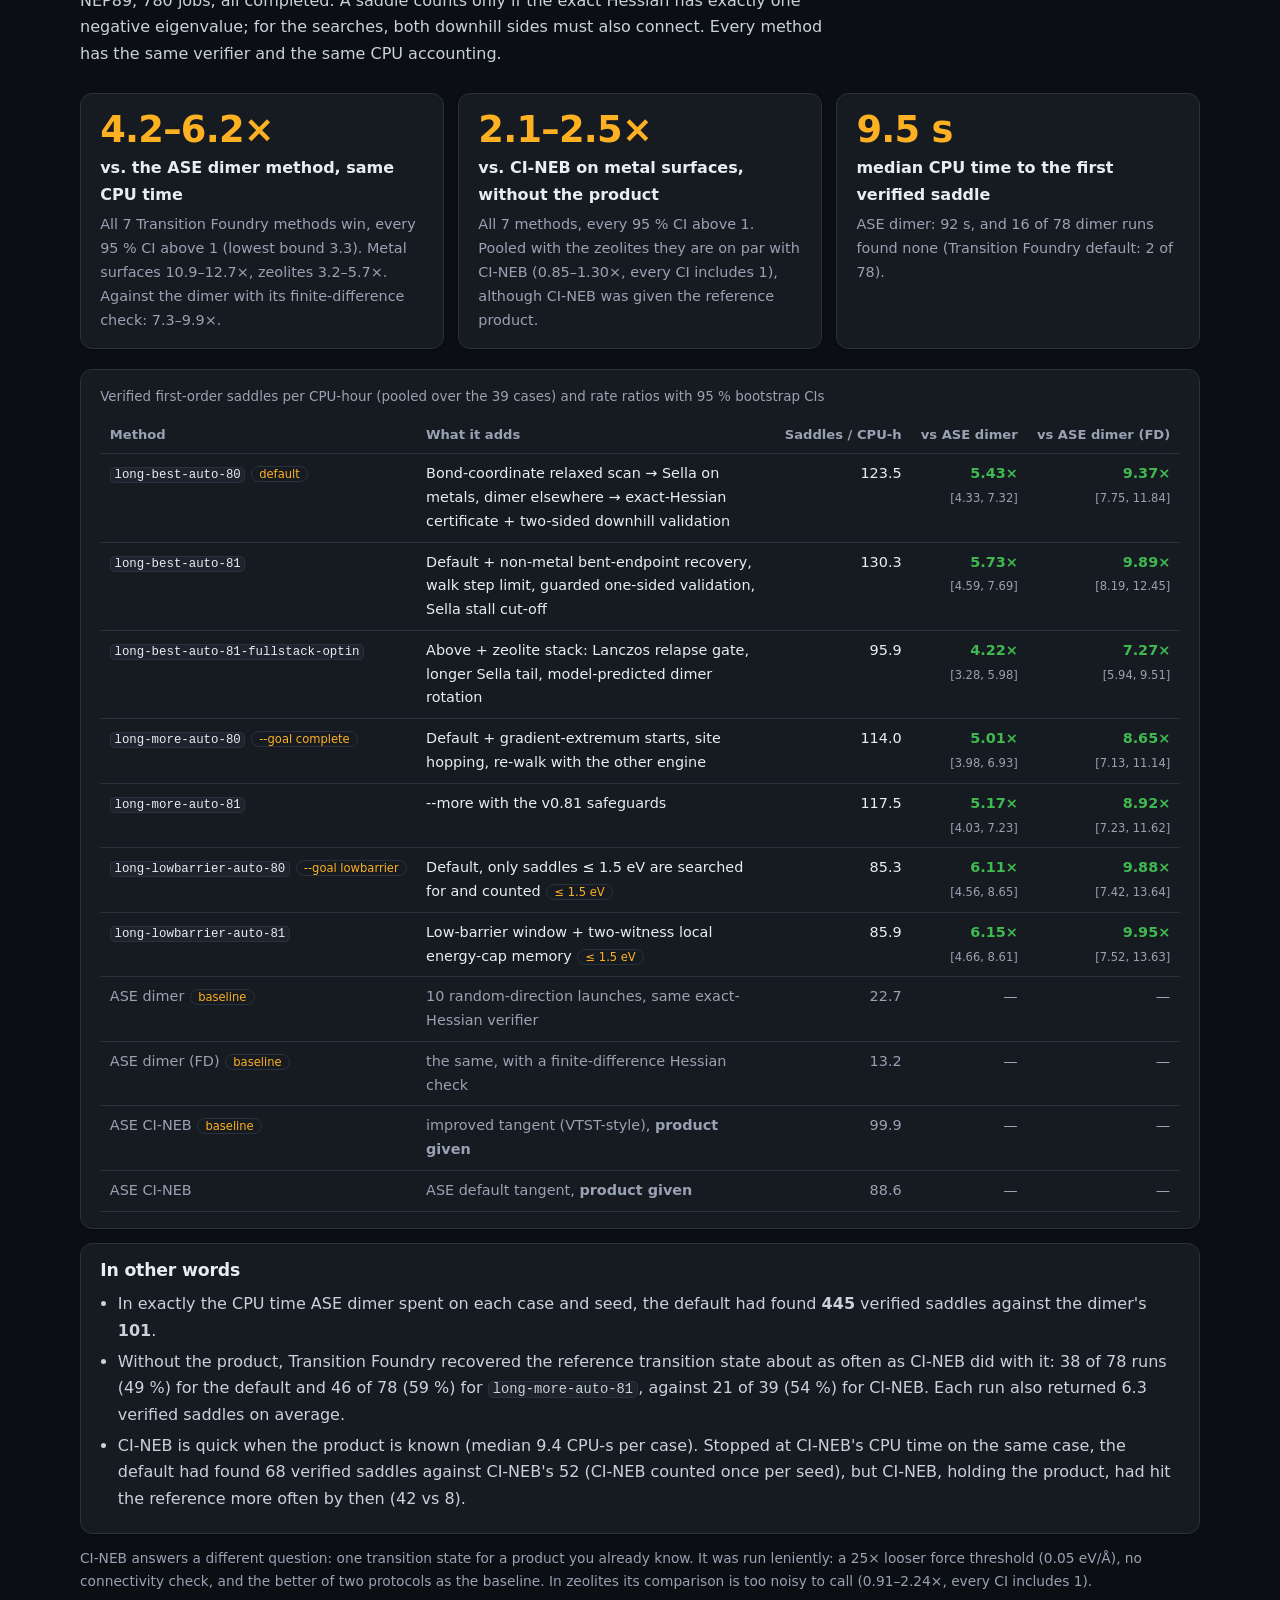
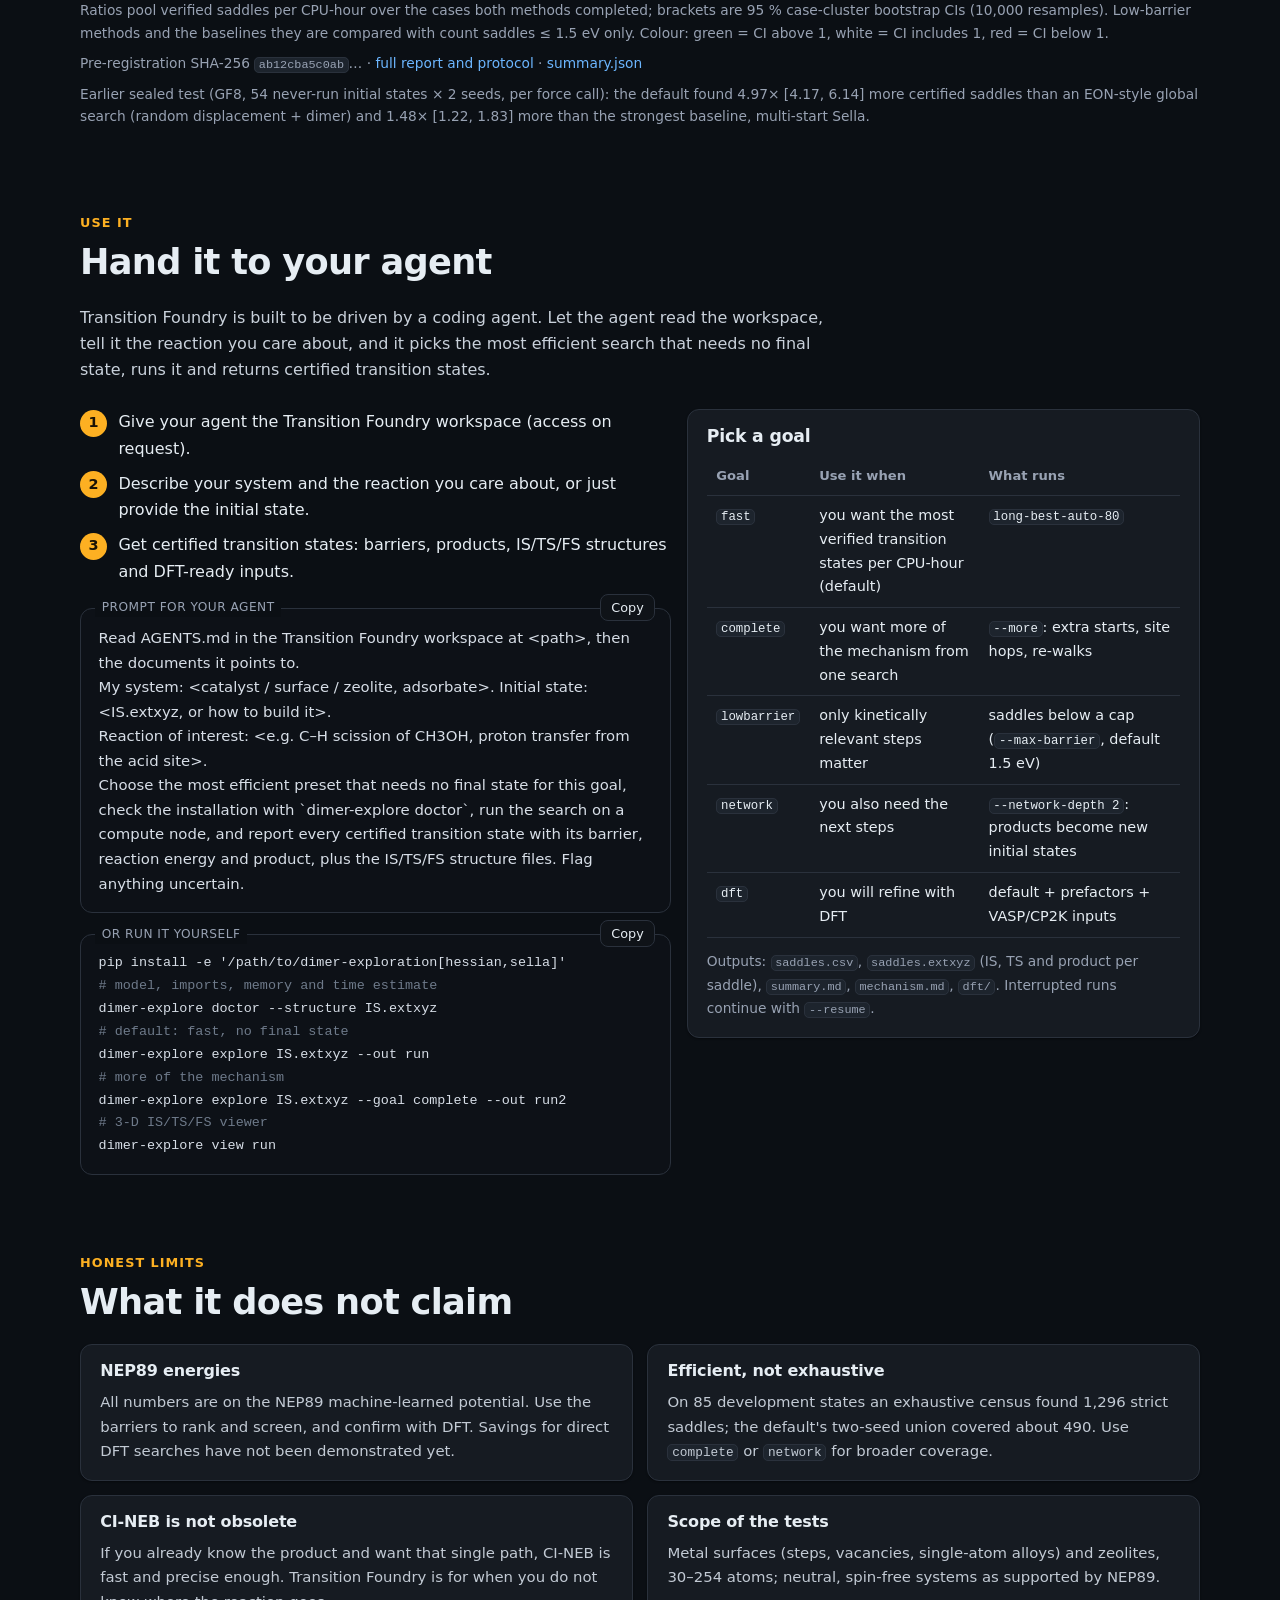
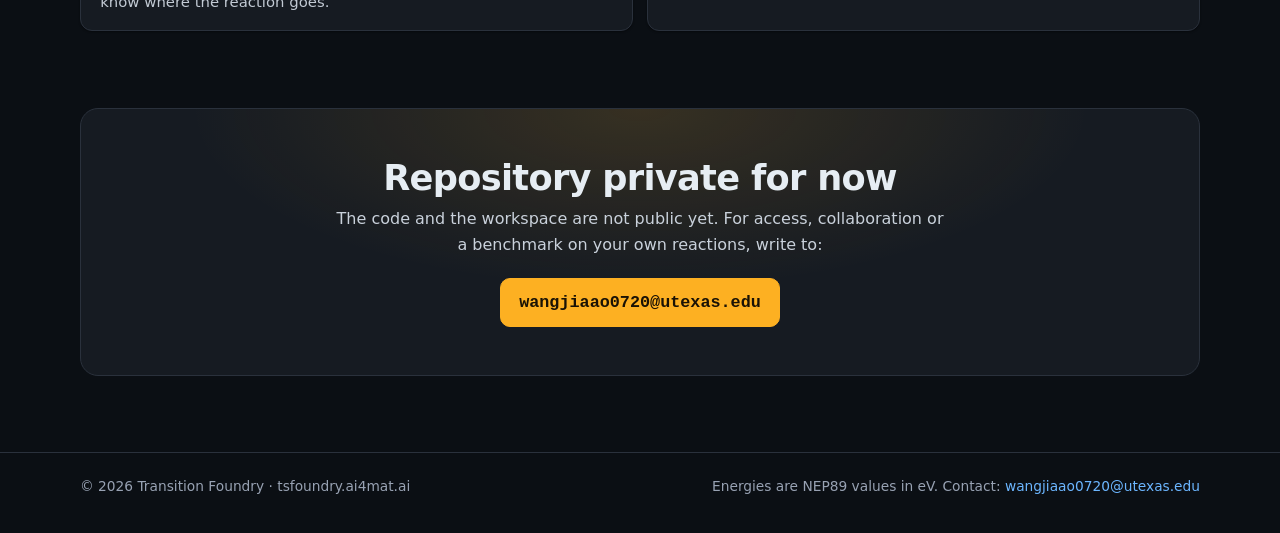
==== commit 2d4d1772: "Results table: drop the vs CI-NEB column Co-authored-by: Copilot <223556219+Copilot@users.noreply.gi" ====
--- a/index.html
+++ b/index.html
@@ -82,7 +82,7 @@
 <div class="kicker">Results</div><h2>Same CPU time, more verified saddles</h2>
 <p class="intro"><b>TF-B1</b>, pre-registered before it ran: the 39 sealed reactions of our final test set, never used for tuning (27 reactions on metal steps, vacancies and single-atom alloys; 12 acid-site proton transfers in 9 zeolite frameworks; 30–254 atoms), 2 seeds, one Perlmutter CPU core per job, NEP89, 780 jobs, all completed. A saddle counts only if the exact Hessian has exactly one negative eigenvalue; for the searches, both downhill sides must also connect. Every method has the same verifier and the same CPU accounting.</p>
 <div class="big"><div class="panel"><b>4.2–6.2×</b><div class="what">vs. the ASE dimer method, same CPU time</div><p>All 7 Transition Foundry methods win, every 95 % CI above 1 (lowest bound 3.3). Metal surfaces 10.9–12.7×, zeolites 3.2–5.7×. Against the dimer with its finite-difference check: 7.3–9.9×.</p></div><div class="panel"><b>2.1–2.5×</b><div class="what">vs. CI-NEB on metal surfaces, without the product</div><p>All 7 methods, every 95 % CI above 1. Pooled with the zeolites they are on par with CI-NEB (0.85–1.30×, every CI includes 1), although CI-NEB was given the reference product.</p></div><div class="panel"><b>9.5 s</b><div class="what">median CPU time to the first verified saddle</div><p>ASE dimer: 92 s, and 16 of 78 dimer runs found none (Transition Foundry default: 2 of 78).</p></div></div>
-<div class="panel scroll-x"><table class="grid results"><caption>Verified first-order saddles per CPU-hour (pooled over the 39 cases) and rate ratios with 95 % bootstrap CIs</caption><thead><tr><th>Method</th><th>What it adds</th><th class="num">Saddles / CPU-h</th><th class="num">vs ASE dimer</th><th class="num">vs ASE dimer (FD)</th><th class="num">vs CI-NEB (product given)</th></tr></thead><tbody><tr><td><code>long-best-auto-80</code><span class="tag">default</span></td><td>Bond-coordinate relaxed scan → Sella on metals, dimer elsewhere → exact-Hessian certificate + two-sided downhill validation</td><td class="num">123.5</td><td class="num"><span class="win">5.43×</span><br><span class="ci">[4.33, 7.32]</span></td><td class="num"><span class="win">9.37×</span><br><span class="ci">[7.75, 11.84]</span></td><td class="num"><span class="even">1.24×</span><br><span class="ci">[0.61, 2.33]</span></td></tr><tr><td><code>long-best-auto-81</code></td><td>Default + non-metal bent-endpoint recovery, walk step limit, guarded one-sided validation, Sella stall cut-off</td><td class="num">130.3</td><td class="num"><span class="win">5.73×</span><br><span class="ci">[4.59, 7.69]</span></td><td class="num"><span class="win">9.89×</span><br><span class="ci">[8.19, 12.45]</span></td><td class="num"><span class="even">1.30×</span><br><span class="ci">[0.64, 2.46]</span></td></tr><tr><td><code>long-best-auto-81-fullstack-optin</code></td><td>Above + zeolite stack: Lanczos relapse gate, longer Sella tail, model-predicted dimer rotation</td><td class="num">95.9</td><td class="num"><span class="win">4.22×</span><br><span class="ci">[3.28, 5.98]</span></td><td class="num"><span class="win">7.27×</span><br><span class="ci">[5.94, 9.51]</span></td><td class="num"><span class="even">0.96×</span><br><span class="ci">[0.46, 1.84]</span></td></tr><tr><td><code>long-more-auto-80</code><span class="tag">--goal complete</span></td><td>Default + gradient-extremum starts, site hopping, re-walk with the other engine</td><td class="num">114.0</td><td class="num"><span class="win">5.01×</span><br><span class="ci">[3.98, 6.93]</span></td><td class="num"><span class="win">8.65×</span><br><span class="ci">[7.13, 11.14]</span></td><td class="num"><span class="even">1.14×</span><br><span class="ci">[0.56, 2.13]</span></td></tr><tr><td><code>long-more-auto-81</code></td><td>--more with the v0.81 safeguards</td><td class="num">117.5</td><td class="num"><span class="win">5.17×</span><br><span class="ci">[4.03, 7.23]</span></td><td class="num"><span class="win">8.92×</span><br><span class="ci">[7.23, 11.62]</span></td><td class="num"><span class="even">1.18×</span><br><span class="ci">[0.58, 2.22]</span></td></tr><tr><td><code>long-lowbarrier-auto-80</code><span class="tag">--goal lowbarrier</span></td><td>Default, only saddles ≤ 1.5 eV are searched for and counted<span class="tag">≤ 1.5 eV</span></td><td class="num">85.3</td><td class="num"><span class="win">6.11×</span><br><span class="ci">[4.56, 8.65]</span></td><td class="num"><span class="win">9.88×</span><br><span class="ci">[7.42, 13.64]</span></td><td class="num"><span class="even">0.85×</span><br><span class="ci">[0.42, 1.58]</span></td></tr><tr><td><code>long-lowbarrier-auto-81</code></td><td>Low-barrier window + two-witness local energy-cap memory<span class="tag">≤ 1.5 eV</span></td><td class="num">85.9</td><td class="num"><span class="win">6.15×</span><br><span class="ci">[4.66, 8.61]</span></td><td class="num"><span class="win">9.95×</span><br><span class="ci">[7.52, 13.63]</span></td><td class="num"><span class="even">0.86×</span><br><span class="ci">[0.42, 1.62]</span></td></tr><tr class="base"><td>ASE dimer<span class="tag">baseline</span></td><td>10 random-direction launches, same exact-Hessian verifier</td><td class="num">22.7</td><td class="num">—</td><td class="num">—</td><td class="num">—</td></tr><tr class="base"><td>ASE dimer (FD)<span class="tag">baseline</span></td><td>the same, with a finite-difference Hessian check</td><td class="num">13.2</td><td class="num">—</td><td class="num">—</td><td class="num">—</td></tr><tr class="base"><td>ASE CI-NEB<span class="tag">baseline</span></td><td>improved tangent (VTST-style), <b>product given</b></td><td class="num">99.9</td><td class="num">—</td><td class="num">—</td><td class="num">—</td></tr><tr class="base"><td>ASE CI-NEB</td><td>ASE default tangent, <b>product given</b></td><td class="num">88.6</td><td class="num">—</td><td class="num">—</td><td class="num">—</td></tr></tbody></table></div>
+<div class="panel scroll-x"><table class="grid results"><caption>Verified first-order saddles per CPU-hour (pooled over the 39 cases) and rate ratios with 95 % bootstrap CIs</caption><thead><tr><th>Method</th><th>What it adds</th><th class="num">Saddles / CPU-h</th><th class="num">vs ASE dimer</th><th class="num">vs ASE dimer (FD)</th></tr></thead><tbody><tr><td><code>long-best-auto-80</code><span class="tag">default</span></td><td>Bond-coordinate relaxed scan → Sella on metals, dimer elsewhere → exact-Hessian certificate + two-sided downhill validation</td><td class="num">123.5</td><td class="num"><span class="win">5.43×</span><br><span class="ci">[4.33, 7.32]</span></td><td class="num"><span class="win">9.37×</span><br><span class="ci">[7.75, 11.84]</span></td></tr><tr><td><code>long-best-auto-81</code></td><td>Default + non-metal bent-endpoint recovery, walk step limit, guarded one-sided validation, Sella stall cut-off</td><td class="num">130.3</td><td class="num"><span class="win">5.73×</span><br><span class="ci">[4.59, 7.69]</span></td><td class="num"><span class="win">9.89×</span><br><span class="ci">[8.19, 12.45]</span></td></tr><tr><td><code>long-best-auto-81-fullstack-optin</code></td><td>Above + zeolite stack: Lanczos relapse gate, longer Sella tail, model-predicted dimer rotation</td><td class="num">95.9</td><td class="num"><span class="win">4.22×</span><br><span class="ci">[3.28, 5.98]</span></td><td class="num"><span class="win">7.27×</span><br><span class="ci">[5.94, 9.51]</span></td></tr><tr><td><code>long-more-auto-80</code><span class="tag">--goal complete</span></td><td>Default + gradient-extremum starts, site hopping, re-walk with the other engine</td><td class="num">114.0</td><td class="num"><span class="win">5.01×</span><br><span class="ci">[3.98, 6.93]</span></td><td class="num"><span class="win">8.65×</span><br><span class="ci">[7.13, 11.14]</span></td></tr><tr><td><code>long-more-auto-81</code></td><td>--more with the v0.81 safeguards</td><td class="num">117.5</td><td class="num"><span class="win">5.17×</span><br><span class="ci">[4.03, 7.23]</span></td><td class="num"><span class="win">8.92×</span><br><span class="ci">[7.23, 11.62]</span></td></tr><tr><td><code>long-lowbarrier-auto-80</code><span class="tag">--goal lowbarrier</span></td><td>Default, only saddles ≤ 1.5 eV are searched for and counted<span class="tag">≤ 1.5 eV</span></td><td class="num">85.3</td><td class="num"><span class="win">6.11×</span><br><span class="ci">[4.56, 8.65]</span></td><td class="num"><span class="win">9.88×</span><br><span class="ci">[7.42, 13.64]</span></td></tr><tr><td><code>long-lowbarrier-auto-81</code></td><td>Low-barrier window + two-witness local energy-cap memory<span class="tag">≤ 1.5 eV</span></td><td class="num">85.9</td><td class="num"><span class="win">6.15×</span><br><span class="ci">[4.66, 8.61]</span></td><td class="num"><span class="win">9.95×</span><br><span class="ci">[7.52, 13.63]</span></td></tr><tr class="base"><td>ASE dimer<span class="tag">baseline</span></td><td>10 random-direction launches, same exact-Hessian verifier</td><td class="num">22.7</td><td class="num">—</td><td class="num">—</td></tr><tr class="base"><td>ASE dimer (FD)<span class="tag">baseline</span></td><td>the same, with a finite-difference Hessian check</td><td class="num">13.2</td><td class="num">—</td><td class="num">—</td></tr><tr class="base"><td>ASE CI-NEB<span class="tag">baseline</span></td><td>improved tangent (VTST-style), <b>product given</b></td><td class="num">99.9</td><td class="num">—</td><td class="num">—</td></tr><tr class="base"><td>ASE CI-NEB</td><td>ASE default tangent, <b>product given</b></td><td class="num">88.6</td><td class="num">—</td><td class="num">—</td></tr></tbody></table></div>
 <div class="panel" style="margin-top:.9rem"><h3>In other words</h3><ul class="eq"><li>In exactly the CPU time ASE dimer spent on each case and seed, the default had found <b>445</b> verified saddles against the dimer's <b>101</b>.</li><li>Without the product, Transition Foundry recovered the reference transition state about as often as CI-NEB did with it: 38 of 78 runs (49 %) for the default and 46 of 78 (59 %) for <code>long-more-auto-81</code>, against 21 of 39 (54 %) for CI-NEB. Each run also returned 6.3 verified saddles on average.</li><li>CI-NEB is quick when the product is known (median 9.4 CPU-s per case). Stopped at CI-NEB's CPU time on the same case, the default had found 68 verified saddles against CI-NEB's 52 (CI-NEB counted once per seed), but CI-NEB, holding the product, had hit the reference more often by then (42 vs 8).</li></ul></div>
 <div class="notes"><p>CI-NEB answers a different question: one transition state for a product you already know. It was run leniently: a 25× looser force threshold (0.05 eV/Å), no connectivity check, and the better of two protocols as the baseline. In zeolites its comparison is too noisy to call (0.91–2.24×, every CI includes 1).</p><p>Ratios pool verified saddles per CPU-hour over the cases both methods completed; brackets are 95 % case-cluster bootstrap CIs (10,000 resamples). Low-barrier methods and the baselines they are compared with count saddles ≤ 1.5 eV only. Colour: green = CI above 1, white = CI includes 1, red = CI below 1.</p><p>Pre-registration SHA-256 <code>ab12cba5c0ab</code>… · <a href="tf-b1/">full report and protocol</a> · <a href="tf-b1/summary.json">summary.json</a></p><p>Earlier sealed test (GF8, 54 never-run initial states × 2 seeds, per force call): the default found 4.97× [4.17, 6.14] more certified saddles than an EON-style global search (random displacement + dimer) and 1.48× [1.22, 1.83] more than the strongest baseline, multi-start Sella.</p></div>
 </div></section>
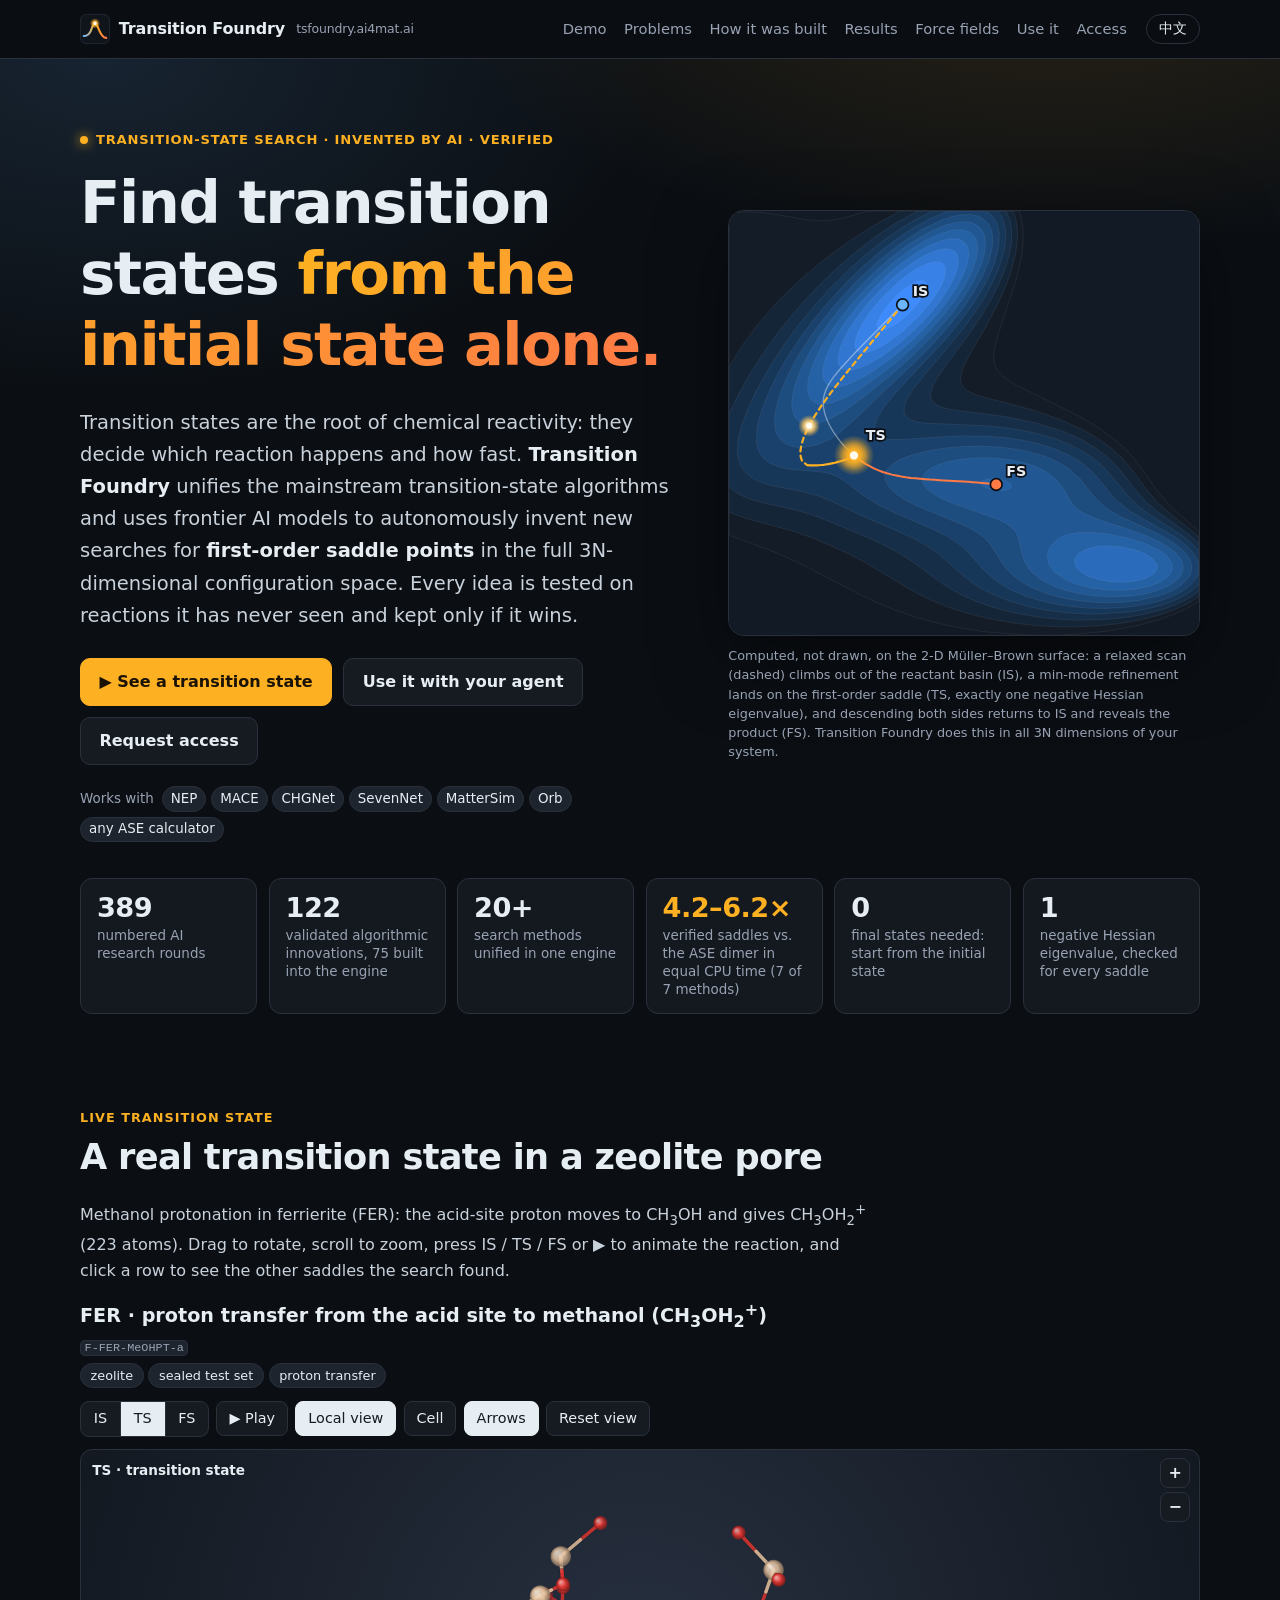
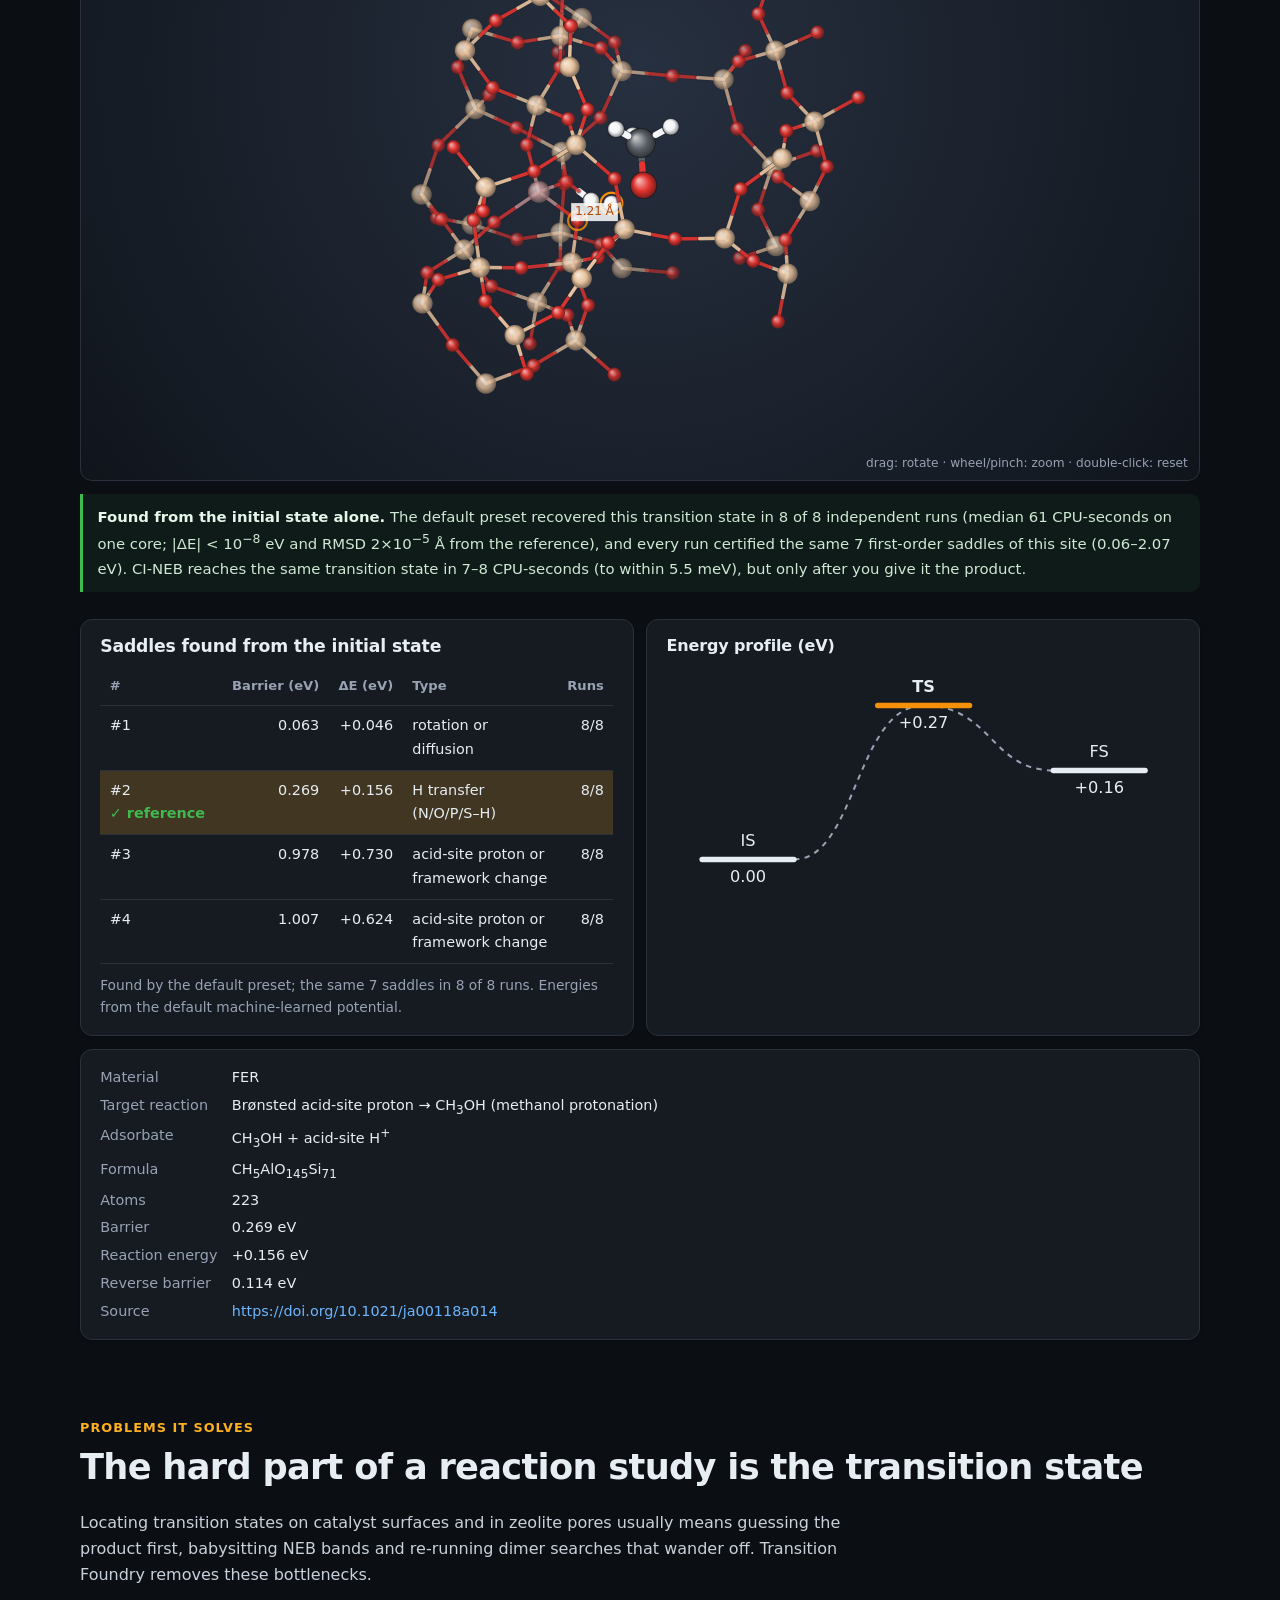
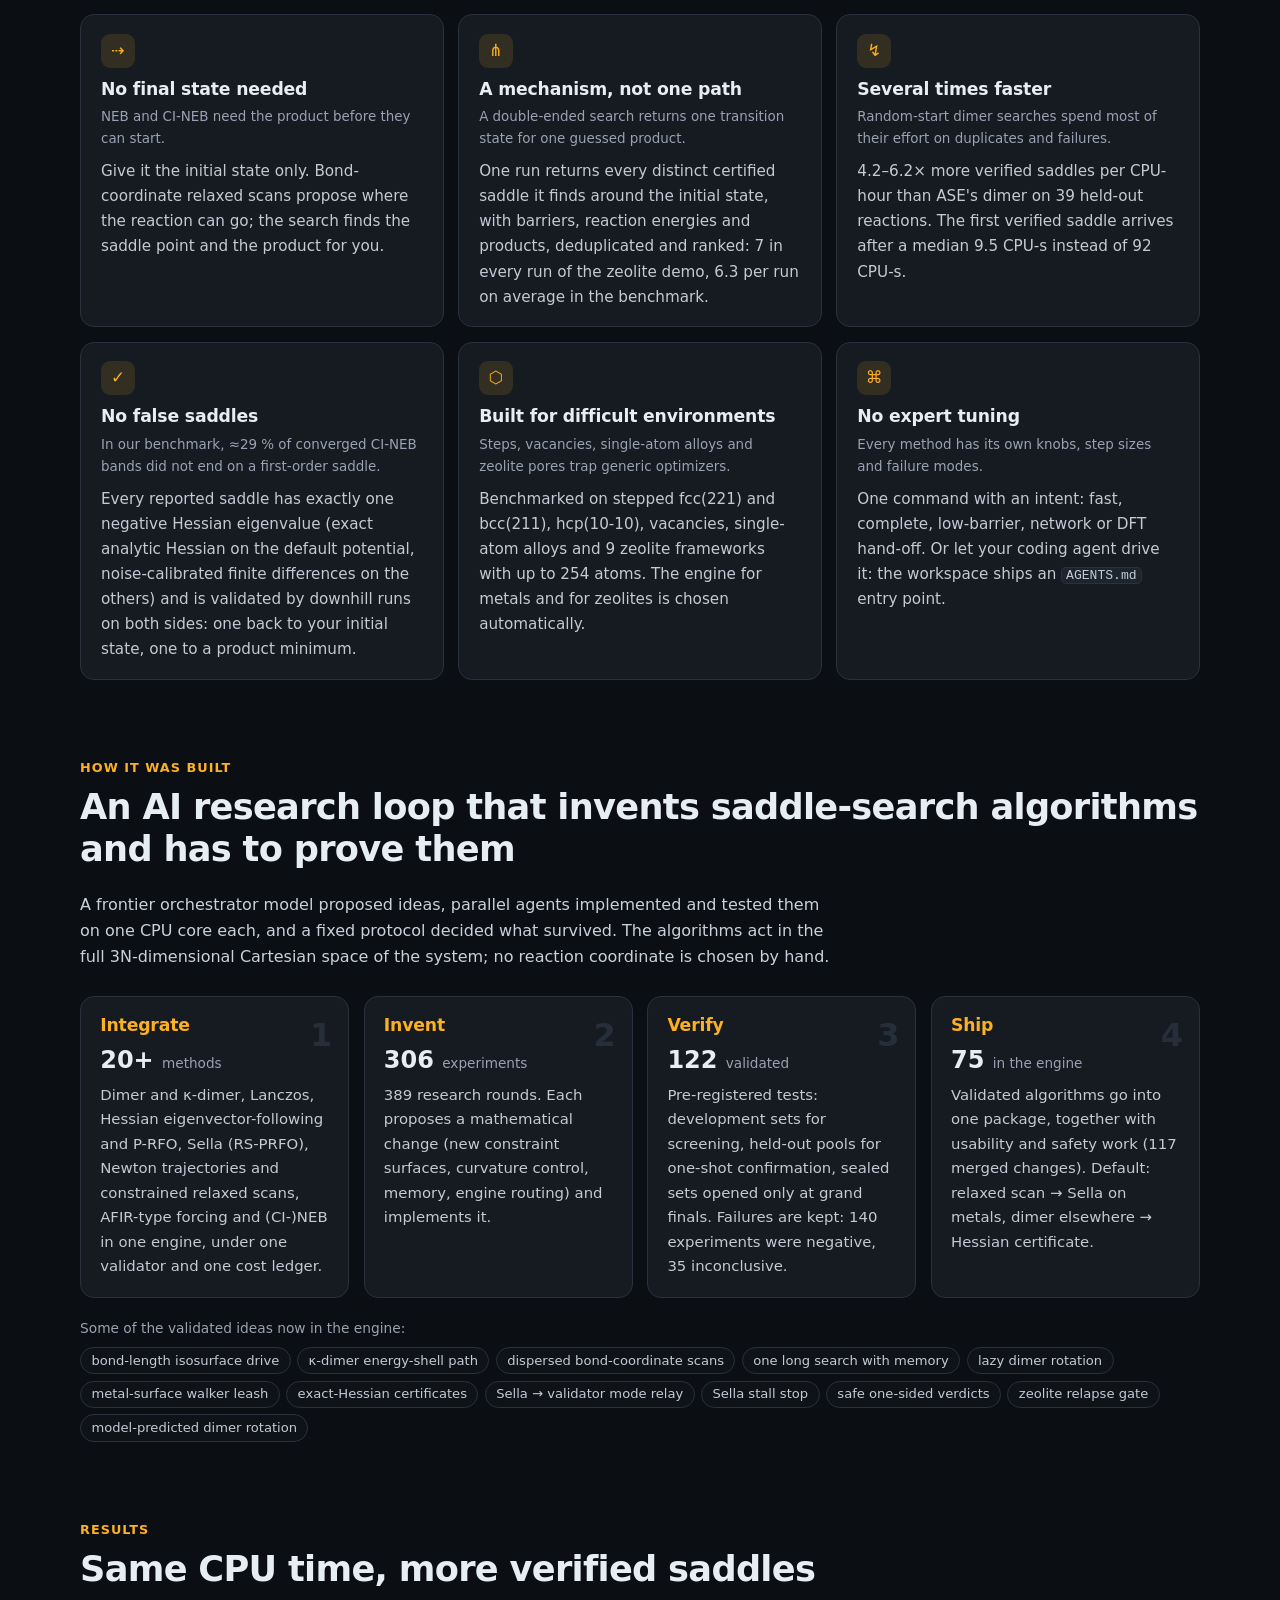
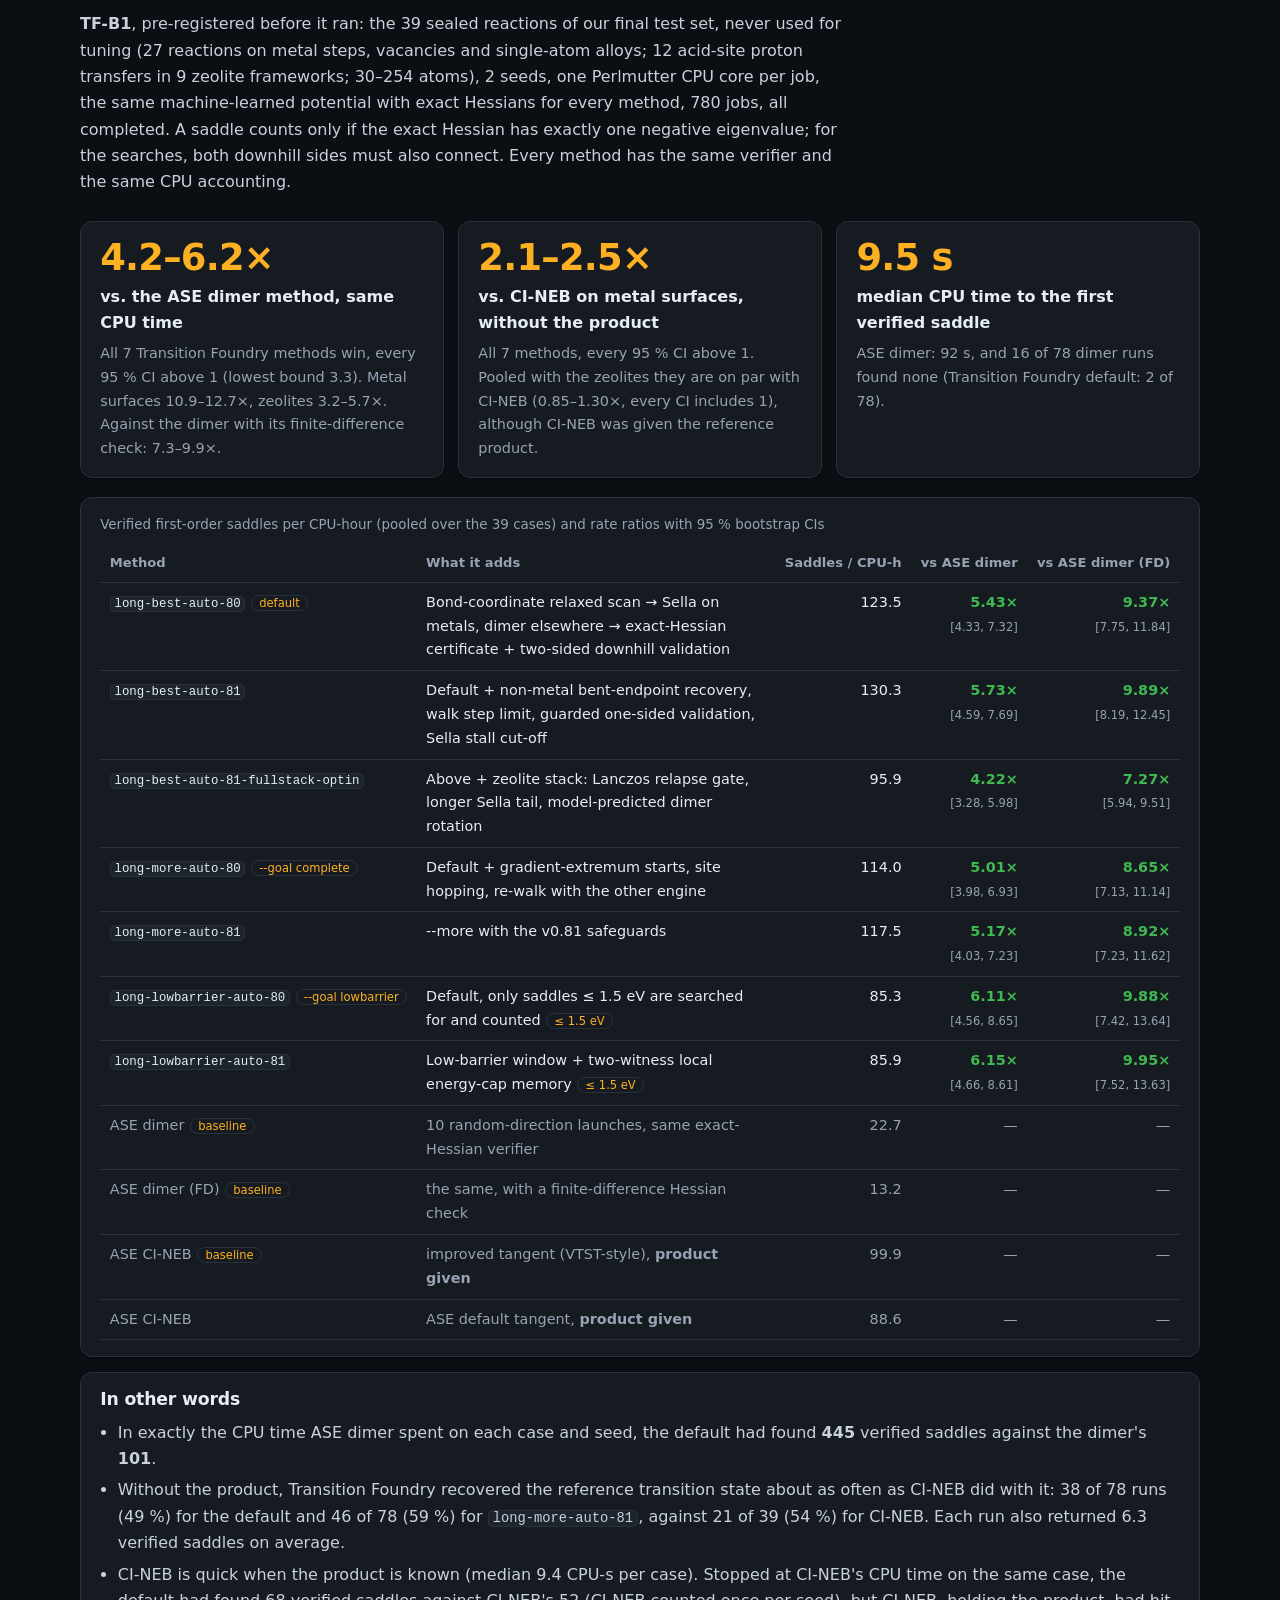
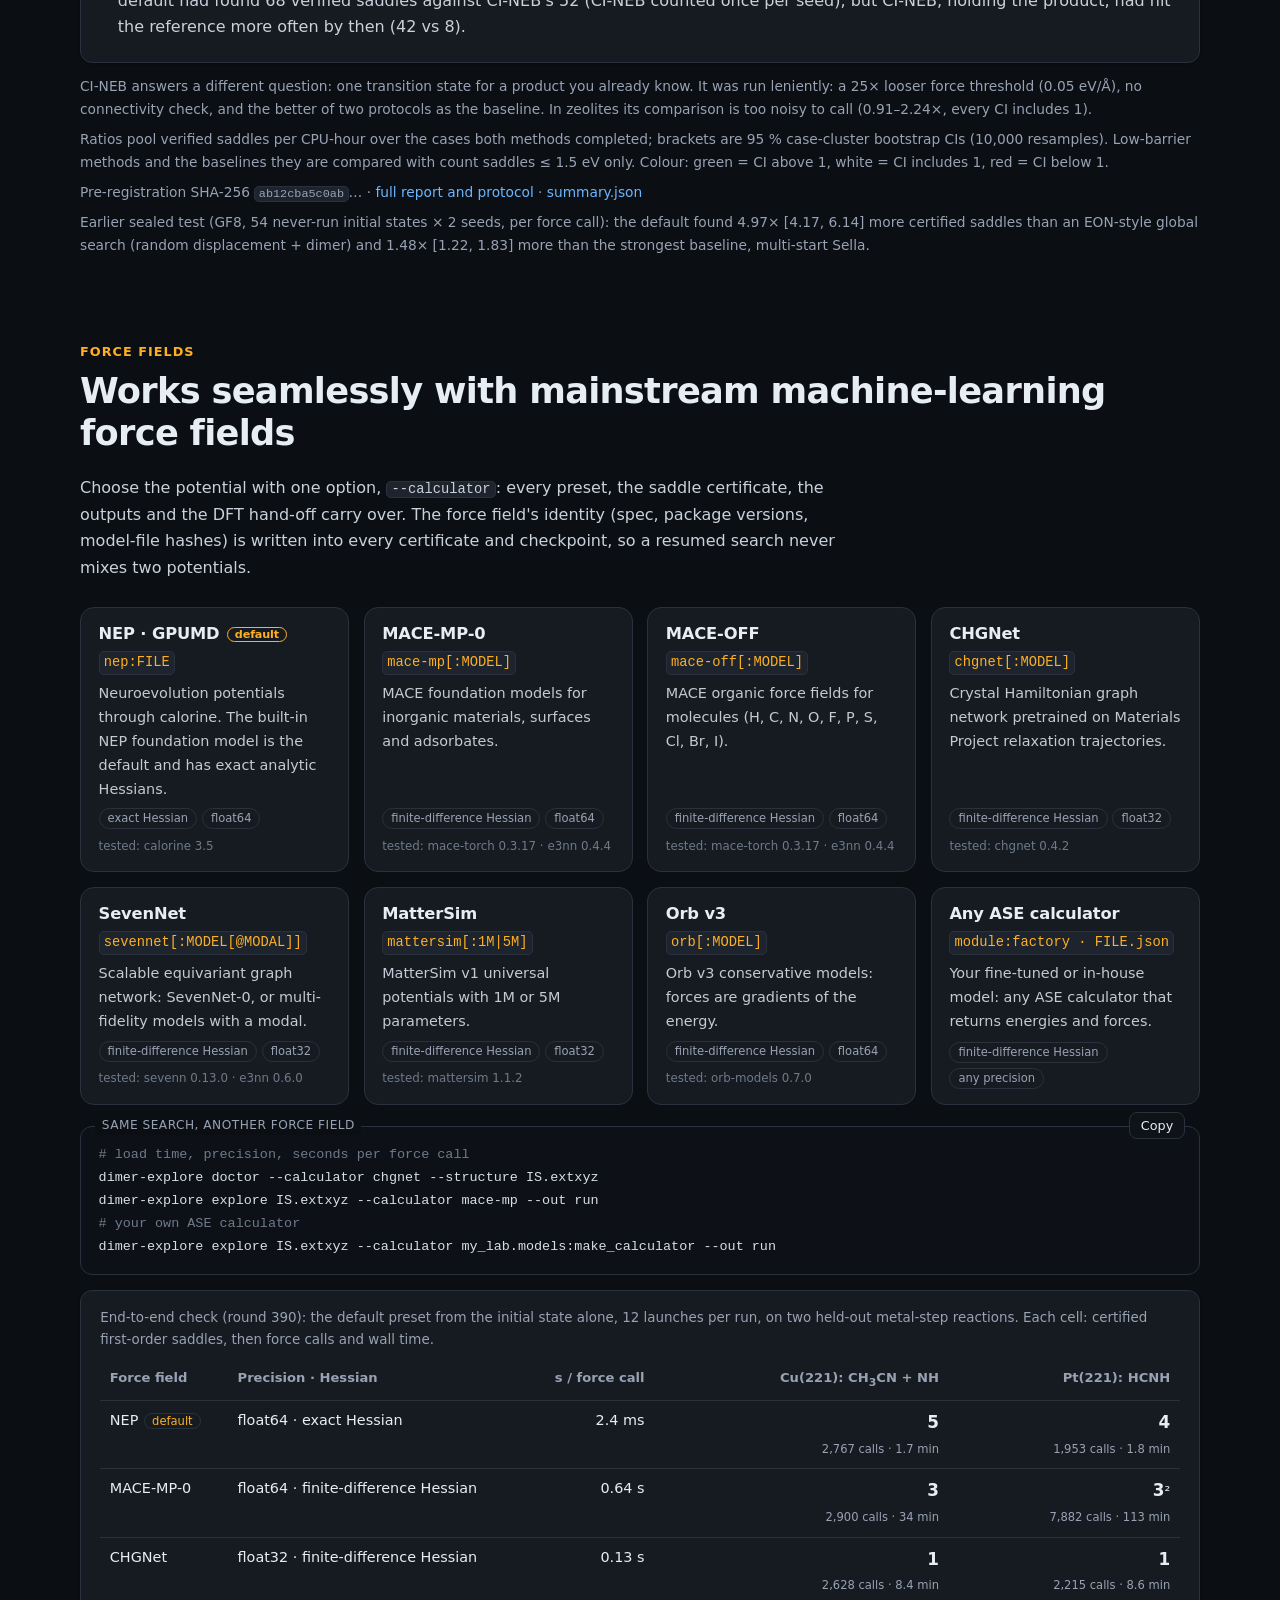
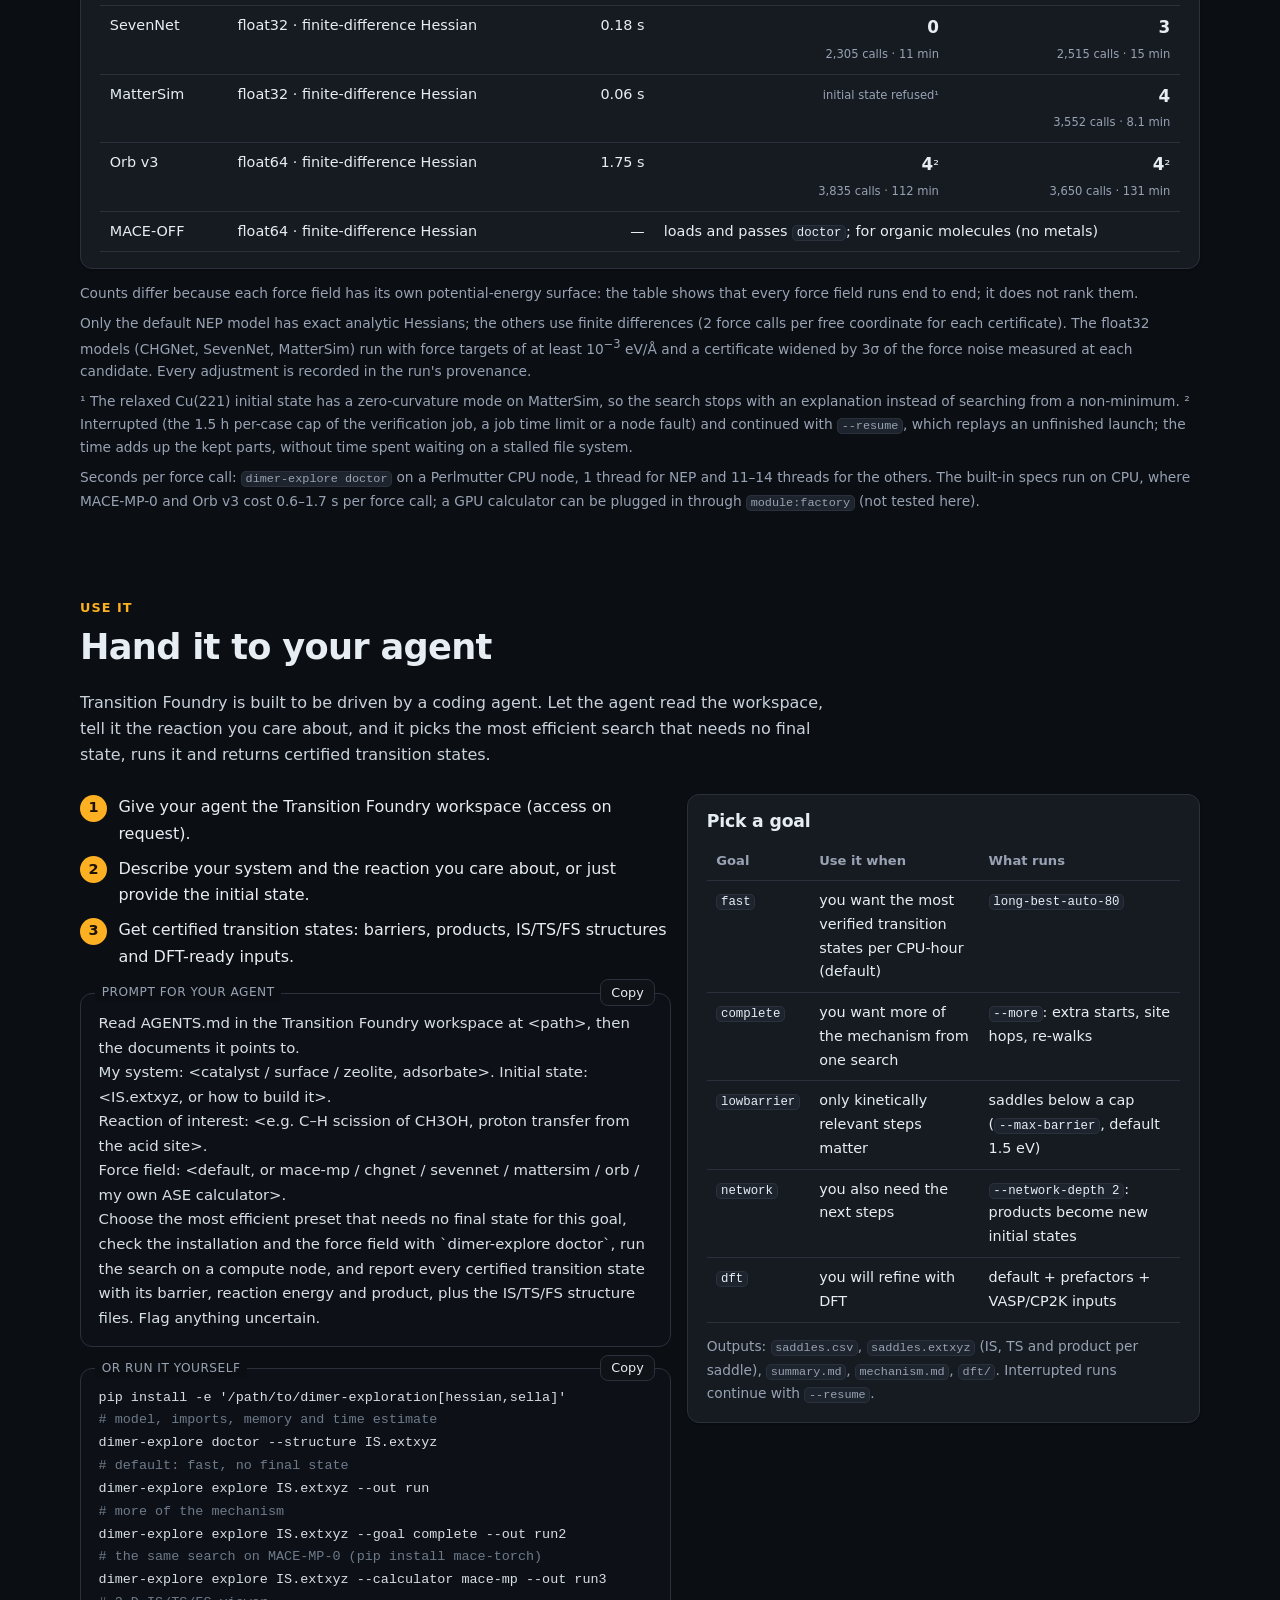
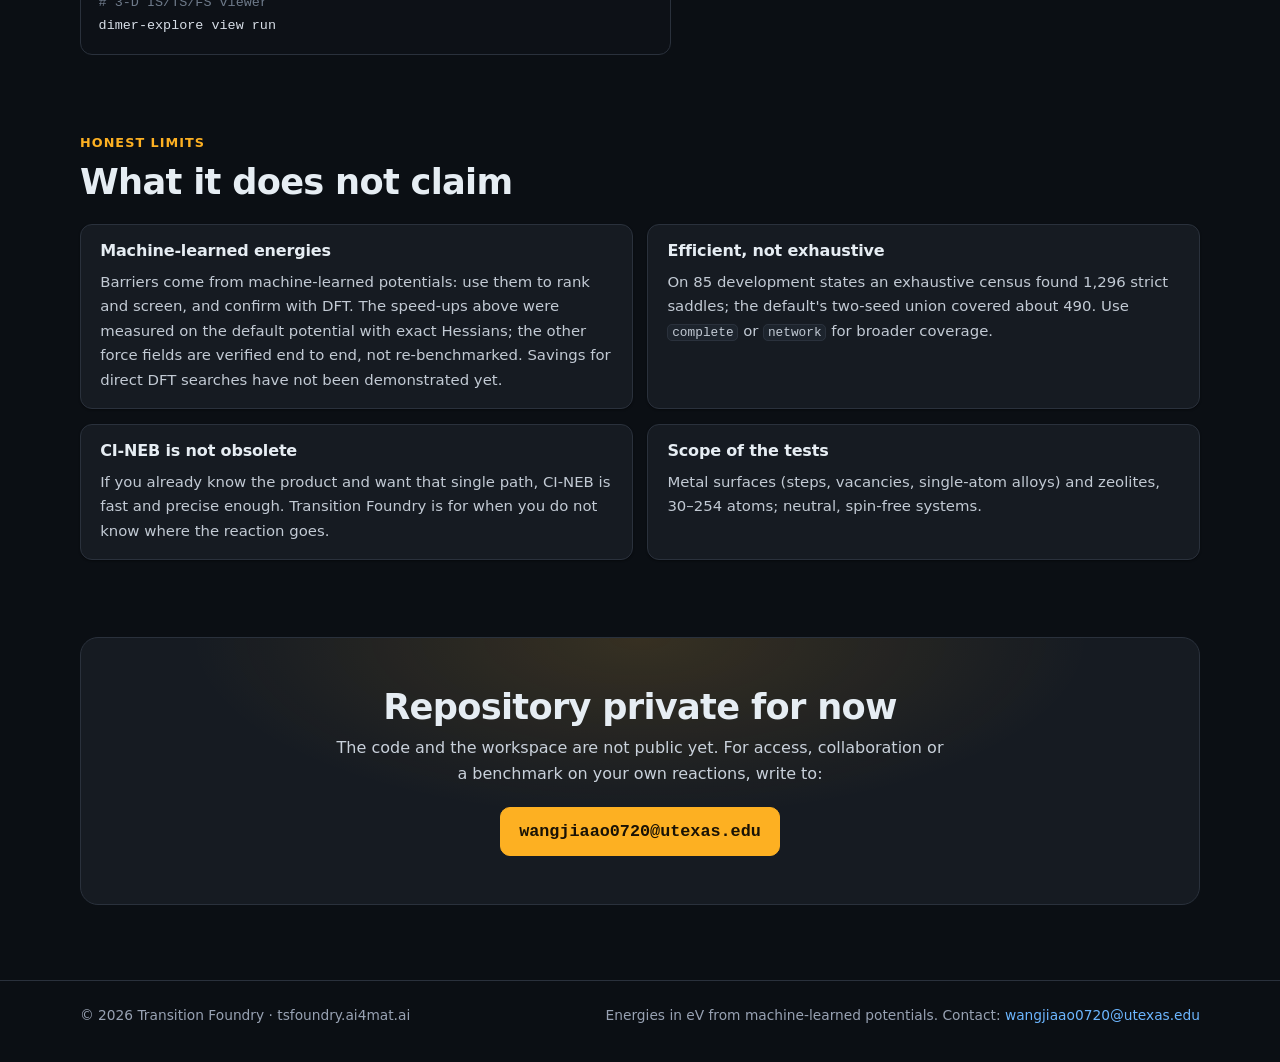
==== commit 17ca8c52: "Force fields: drop the NEP89 label, add mainstream MLFF support Works with NEP, MACE, CHGNet, SevenN" ====
--- a/index.html
+++ b/index.html
@@ -21,13 +21,13 @@
 <meta name="twitter:card" content="summary_large_image">
 <meta name="theme-color" content="#0b0f14">
 <link rel="icon" href="assets/favicon.svg" type="image/svg+xml">
-<link rel="stylesheet" href="assets/tsf.css?v=2d5fff13ba">
+<link rel="stylesheet" href="assets/tsf.css?v=ae2964e40c">
 </head>
 <body>
 <a class="skip" href="#main">Skip to content</a>
 <header class="topbar"><div class="wrap">
 <a class="brand" href="./"><img src="assets/logo.svg" alt="" width="30" height="30">Transition Foundry<small>tsfoundry.ai4mat.ai</small></a>
-<nav class="nav" aria-label="Sections"><a href="#demo">Demo</a><a href="#problems">Problems</a><a href="#how">How it was built</a><a href="#results">Results</a><a href="#use">Use it</a><a href="#access">Access</a></nav>
+<nav class="nav" aria-label="Sections"><a href="#demo">Demo</a><a href="#problems">Problems</a><a href="#how">How it was built</a><a href="#results">Results</a><a href="#forcefields">Force fields</a><a href="#use">Use it</a><a href="#access">Access</a></nav>
 <a class="lang" href="zh.html" hreflang="zh-CN" lang="zh-CN">中文</a>
 </div></header>
 <main id="main">
@@ -38,15 +38,16 @@
 <h1>Find transition states <em>from the initial state alone.</em></h1>
 <p class="lead">Transition states are the root of chemical reactivity: they decide which reaction happens and how fast. <b>Transition Foundry</b> unifies the mainstream transition-state algorithms and uses frontier AI models to autonomously invent new searches for <b>first-order saddle points</b> in the full 3N-dimensional configuration space. Every idea is tested on reactions it has never seen and kept only if it wins.</p>
 <div class="cta"><a class="button primary" href="#demo">▶ See a transition state</a><a class="button" href="#use">Use it with your agent</a><a class="button" href="#access">Request access</a></div>
+<div class="works"><span>Works with</span><a href="#forcefields">NEP</a><a href="#forcefields">MACE</a><a href="#forcefields">CHGNet</a><a href="#forcefields">SevenNet</a><a href="#forcefields">MatterSim</a><a href="#forcefields">Orb</a><a href="#forcefields">any ASE calculator</a></div>
 </div>
-<figure class="hero-art"><img src="assets/pes.svg?v=2d5fff13ba" width="560" height="505" alt="Müller–Brown potential-energy surface with a computed saddle search: a relaxed scan and a min-mode refinement climb from the reactant minimum IS to the first-order saddle TS, then descent to the product minimum FS"><figcaption>Computed, not drawn, on the 2-D Müller–Brown surface: a relaxed scan (dashed) climbs out of the reactant basin (IS), a min-mode refinement lands on the first-order saddle (TS, exactly one negative Hessian eigenvalue), and descending both sides returns to IS and reveals the product (FS). Transition Foundry does this in all 3N dimensions of your system.</figcaption></figure>
+<figure class="hero-art"><img src="assets/pes.svg?v=ae2964e40c" width="560" height="505" alt="Müller–Brown potential-energy surface with a computed saddle search: a relaxed scan and a min-mode refinement climb from the reactant minimum IS to the first-order saddle TS, then descent to the product minimum FS"><figcaption>Computed, not drawn, on the 2-D Müller–Brown surface: a relaxed scan (dashed) climbs out of the reactant basin (IS), a min-mode refinement lands on the first-order saddle (TS, exactly one negative Hessian eigenvalue), and descending both sides returns to IS and reveals the product (FS). Transition Foundry does this in all 3N dimensions of your system.</figcaption></figure>
 </div>
 <div class="stats"><div class="stat"><b>389</b><span>numbered AI research rounds</span></div><div class="stat"><b>122</b><span>validated algorithmic innovations, 75 built into the engine</span></div><div class="stat"><b>20+</b><span>search methods unified in one engine</span></div><div class="stat hot"><b>4.2–6.2×</b><span>verified saddles vs. the ASE dimer in equal CPU time (7 of 7 methods)</span></div><div class="stat"><b>0</b><span>final states needed: start from the initial state</span></div><div class="stat"><b>1</b><span>negative Hessian eigenvalue, checked for every saddle</span></div></div>
 </div></section>
 <section class="block" id="demo"><div class="wrap">
-<div class="demo-head"><div class="kicker">Live transition state</div><h2>A real transition state in a zeolite pore</h2><p>Methanol protonation in ferrierite (FER): the acid-site proton moves to CH<sub>3</sub>OH and gives CH<sub>3</sub>OH<sub>2</sub><sup>+</sup>. 223 atoms on NEP89. Drag to rotate, scroll to zoom, press IS / TS / FS or ▶ to animate the reaction, and click a row to see the other saddles the search found.</p></div>
+<div class="demo-head"><div class="kicker">Live transition state</div><h2>A real transition state in a zeolite pore</h2><p>Methanol protonation in ferrierite (FER): the acid-site proton moves to CH<sub>3</sub>OH and gives CH<sub>3</sub>OH<sub>2</sub><sup>+</sup> (223 atoms). Drag to rotate, scroll to zoom, press IS / TS / FS or ▶ to animate the reaction, and click a row to see the other saddles the search found.</p></div>
 <div class="viewer-wrap">
-<div class="case-head"><h3>FER · proton transfer from the acid site to methanol (CH<sub>3</sub>OH<sub>2</sub><sup>+</sup>)</h3><div class="small muted"><code>F-FER-MeOHPT-a</code> · NEP89</div><div class="chips"><span class="chip">zeolite</span><span class="chip">sealed test set</span><span class="chip">proton transfer</span></div></div>
+<div class="case-head"><h3>FER · proton transfer from the acid site to methanol (CH<sub>3</sub>OH<sub>2</sub><sup>+</sup>)</h3><div class="small muted"><code>F-FER-MeOHPT-a</code></div><div class="chips"><span class="chip">zeolite</span><span class="chip">sealed test set</span><span class="chip">proton transfer</span></div></div>
 <div class="toolbar">
 <div class="seg" role="group" id="v-frames"><button type="button" data-frame="IS" title="initial state">IS</button><button type="button" data-frame="TS" title="transition state">TS</button><button type="button" data-frame="FS" title="final state">FS</button></div>
 <button type="button" class="btn" id="v-play">▶ Play</button>
@@ -60,7 +61,7 @@
 <div class="hint">drag: rotate · wheel/pinch: zoom · double-click: reset</div><noscript><p class="noscript">The 3-D viewer needs JavaScript.</p></noscript></div>
 <p class="verified"><b>Found from the initial state alone.</b> The default preset recovered this transition state in 8 of 8 independent runs (median 61 CPU-seconds on one core; |ΔE| &lt; 10<sup>−8</sup> eV and RMSD 2×10<sup>−5</sup> Å from the reference), and every run certified the same 7 first-order saddles of this site (0.06–2.07 eV). CI-NEB reaches the same transition state in 7–8 CPU-seconds (to within 5.5 meV), but only after you give it the product.</p>
 <div class="two">
-<div class="panel"><h3>Saddles found from the initial state</h3><div class="found scroll-x"><table class="grid"><thead><tr><th>#</th><th class="num">Barrier (eV)</th><th class="num">ΔE (eV)</th><th>Type</th><th class="num">Runs</th></tr></thead><tbody><tr data-ch="0"><td>#1</td><td class="num">0.063</td><td class="num">+0.046</td><td>rotation or diffusion</td><td class="num">8/8</td></tr><tr data-ch="1"><td>#2 <span class="ref" title="Identical to the reference transition state of this case (|ΔE| &lt; 10⁻⁸ eV, RMSD 2×10⁻⁵ Å)">✓ reference</span></td><td class="num">0.269</td><td class="num">+0.156</td><td>H transfer (N/O/P/S–H)</td><td class="num">8/8</td></tr><tr data-ch="2"><td>#3</td><td class="num">0.978</td><td class="num">+0.730</td><td>acid-site proton or framework change</td><td class="num">8/8</td></tr><tr data-ch="3"><td>#4</td><td class="num">1.007</td><td class="num">+0.624</td><td>acid-site proton or framework change</td><td class="num">8/8</td></tr><tr data-ch="4"><td>#5</td><td class="num">1.355</td><td class="num">+1.306</td><td>H transfer (N/O/P/S–H)</td><td class="num">8/8</td></tr><tr data-ch="5"><td>#6</td><td class="num">1.524</td><td class="num">+0.909</td><td>carbon-bond chemistry</td><td class="num">8/8</td></tr><tr data-ch="6"><td>#7</td><td class="num">2.075</td><td class="num">+1.028</td><td>carbon-bond chemistry</td><td class="num">8/8</td></tr></tbody></table></div><p class="small muted" style="margin:.4rem 0 0">Found by the default preset; the same 7 saddles in 8 of 8 runs. NEP89 energies.</p></div>
+<div class="panel"><h3>Saddles found from the initial state</h3><div class="found scroll-x"><table class="grid"><thead><tr><th>#</th><th class="num">Barrier (eV)</th><th class="num">ΔE (eV)</th><th>Type</th><th class="num">Runs</th></tr></thead><tbody><tr data-ch="0"><td>#1</td><td class="num">0.063</td><td class="num">+0.046</td><td>rotation or diffusion</td><td class="num">8/8</td></tr><tr data-ch="1"><td>#2 <span class="ref" title="Identical to the reference transition state of this case (|ΔE| &lt; 10⁻⁸ eV, RMSD 2×10⁻⁵ Å)">✓ reference</span></td><td class="num">0.269</td><td class="num">+0.156</td><td>H transfer (N/O/P/S–H)</td><td class="num">8/8</td></tr><tr data-ch="2"><td>#3</td><td class="num">0.978</td><td class="num">+0.730</td><td>acid-site proton or framework change</td><td class="num">8/8</td></tr><tr data-ch="3"><td>#4</td><td class="num">1.007</td><td class="num">+0.624</td><td>acid-site proton or framework change</td><td class="num">8/8</td></tr><tr data-ch="4"><td>#5</td><td class="num">1.355</td><td class="num">+1.306</td><td>H transfer (N/O/P/S–H)</td><td class="num">8/8</td></tr><tr data-ch="5"><td>#6</td><td class="num">1.524</td><td class="num">+0.909</td><td>carbon-bond chemistry</td><td class="num">8/8</td></tr><tr data-ch="6"><td>#7</td><td class="num">2.075</td><td class="num">+1.028</td><td>carbon-bond chemistry</td><td class="num">8/8</td></tr></tbody></table></div><p class="small muted" style="margin:.4rem 0 0">Found by the default preset; the same 7 saddles in 8 of 8 runs. Energies from the default machine-learned potential.</p></div>
 <div class="panel energy" id="v-energy"></div>
 </div>
 <div class="panel"><dl class="meta"><dt>Material</dt><dd>FER</dd><dt>Target reaction</dt><dd>Brønsted acid-site proton → CH<sub>3</sub>OH (methanol protonation)</dd><dt>Adsorbate</dt><dd>CH<sub>3</sub>OH + acid-site H<sup>+</sup></dd><dt>Formula</dt><dd>CH<sub>5</sub>AlO<sub>145</sub>Si<sub>71</sub></dd><dt>Atoms</dt><dd>223</dd><dt>Barrier</dt><dd>0.269 eV</dd><dt>Reaction energy</dt><dd>+0.156 eV</dd><dt>Reverse barrier</dt><dd>0.114 eV</dd><dt>Source</dt><dd><a href="https://doi.org/10.1021/ja00118a014" target="_blank" rel="noopener">https://doi.org/10.1021/ja00118a014</a></dd></dl></div>
@@ -69,22 +70,34 @@
 <section class="block" id="problems"><div class="wrap">
 <div class="kicker">Problems it solves</div><h2>The hard part of a reaction study is the transition state</h2>
 <p class="intro">Locating transition states on catalyst surfaces and in zeolite pores usually means guessing the product first, babysitting NEB bands and re-running dimer searches that wander off. Transition Foundry removes these bottlenecks.</p>
-<div class="cards"><article class="card"><div class="icon" aria-hidden="true">⇢</div><h3>No final state needed</h3><span class="old">NEB and CI-NEB need the product before they can start.</span><p>Give it the initial state only. Bond-coordinate relaxed scans propose where the reaction can go; the search finds the saddle point and the product for you.</p></article><article class="card"><div class="icon" aria-hidden="true">⋔</div><h3>A mechanism, not one path</h3><span class="old">A double-ended search returns one transition state for one guessed product.</span><p>One run returns every distinct certified saddle it finds around the initial state, with barriers, reaction energies and products, deduplicated and ranked: 7 in every run of the zeolite demo, 6.3 per run on average in the benchmark.</p></article><article class="card"><div class="icon" aria-hidden="true">↯</div><h3>Several times faster</h3><span class="old">Random-start dimer searches spend most of their effort on duplicates and failures.</span><p>4.2–6.2× more verified saddles per CPU-hour than ASE's dimer on 39 held-out reactions. The first verified saddle arrives after a median 9.5 CPU-s instead of 92 CPU-s.</p></article><article class="card"><div class="icon" aria-hidden="true">✓</div><h3>No false saddles</h3><span class="old">In our benchmark, ≈29 % of converged CI-NEB bands did not end on a first-order saddle.</span><p>Every reported saddle has exactly one negative eigenvalue of the exact Hessian and is validated by downhill runs on both sides: one back to your initial state, one to a product minimum.</p></article><article class="card"><div class="icon" aria-hidden="true">⬡</div><h3>Built for difficult environments</h3><span class="old">Steps, vacancies, single-atom alloys and zeolite pores trap generic optimizers.</span><p>Benchmarked on stepped fcc(221) and bcc(211), hcp(10-10), vacancies, single-atom alloys and 9 zeolite frameworks with up to 254 atoms. The engine for metals and for zeolites is chosen automatically.</p></article><article class="card"><div class="icon" aria-hidden="true">⌘</div><h3>No expert tuning</h3><span class="old">Every method has its own knobs, step sizes and failure modes.</span><p>One command with an intent: fast, complete, low-barrier, network or DFT hand-off. Or let your coding agent drive it: the workspace ships an <code>AGENTS.md</code> entry point.</p></article></div>
+<div class="cards"><article class="card"><div class="icon" aria-hidden="true">⇢</div><h3>No final state needed</h3><span class="old">NEB and CI-NEB need the product before they can start.</span><p>Give it the initial state only. Bond-coordinate relaxed scans propose where the reaction can go; the search finds the saddle point and the product for you.</p></article><article class="card"><div class="icon" aria-hidden="true">⋔</div><h3>A mechanism, not one path</h3><span class="old">A double-ended search returns one transition state for one guessed product.</span><p>One run returns every distinct certified saddle it finds around the initial state, with barriers, reaction energies and products, deduplicated and ranked: 7 in every run of the zeolite demo, 6.3 per run on average in the benchmark.</p></article><article class="card"><div class="icon" aria-hidden="true">↯</div><h3>Several times faster</h3><span class="old">Random-start dimer searches spend most of their effort on duplicates and failures.</span><p>4.2–6.2× more verified saddles per CPU-hour than ASE's dimer on 39 held-out reactions. The first verified saddle arrives after a median 9.5 CPU-s instead of 92 CPU-s.</p></article><article class="card"><div class="icon" aria-hidden="true">✓</div><h3>No false saddles</h3><span class="old">In our benchmark, ≈29 % of converged CI-NEB bands did not end on a first-order saddle.</span><p>Every reported saddle has exactly one negative Hessian eigenvalue (exact analytic Hessian on the default potential, noise-calibrated finite differences on the others) and is validated by downhill runs on both sides: one back to your initial state, one to a product minimum.</p></article><article class="card"><div class="icon" aria-hidden="true">⬡</div><h3>Built for difficult environments</h3><span class="old">Steps, vacancies, single-atom alloys and zeolite pores trap generic optimizers.</span><p>Benchmarked on stepped fcc(221) and bcc(211), hcp(10-10), vacancies, single-atom alloys and 9 zeolite frameworks with up to 254 atoms. The engine for metals and for zeolites is chosen automatically.</p></article><article class="card"><div class="icon" aria-hidden="true">⌘</div><h3>No expert tuning</h3><span class="old">Every method has its own knobs, step sizes and failure modes.</span><p>One command with an intent: fast, complete, low-barrier, network or DFT hand-off. Or let your coding agent drive it: the workspace ships an <code>AGENTS.md</code> entry point.</p></article></div>
 </div></section>
 <section class="block" id="how"><div class="wrap">
 <div class="kicker">How it was built</div><h2>An AI research loop that invents saddle-search algorithms and has to prove them</h2>
 <p class="intro">A frontier orchestrator model proposed ideas, parallel agents implemented and tested them on one CPU core each, and a fixed protocol decided what survived. The algorithms act in the full 3N-dimensional Cartesian space of the system; no reaction coordinate is chosen by hand.</p>
-<div class="pipe"><article class="step"><h3>Integrate</h3><span class="num">20+ <span>methods</span></span><p>Dimer and κ-dimer, Lanczos, Hessian eigenvector-following and P-RFO, Sella (RS-PRFO), Newton trajectories and constrained relaxed scans, AFIR-type forcing and (CI-)NEB in one engine, under one validator and one cost ledger.</p></article><article class="step"><h3>Invent</h3><span class="num">306 <span>experiments</span></span><p>389 research rounds. Each proposes a mathematical change (new constraint surfaces, curvature control, memory, engine routing) and implements it.</p></article><article class="step"><h3>Verify</h3><span class="num">122 <span>validated</span></span><p>Pre-registered tests: development sets for screening, held-out pools for one-shot confirmation, sealed sets opened only at grand finals. Failures are kept: 140 experiments were negative, 35 inconclusive.</p></article><article class="step"><h3>Ship</h3><span class="num">75 <span>in the engine</span></span><p>Validated algorithms go into one package, together with usability and safety work (117 merged changes). Default: relaxed scan → Sella on metals, dimer elsewhere → exact-Hessian certificate.</p></article></div>
+<div class="pipe"><article class="step"><h3>Integrate</h3><span class="num">20+ <span>methods</span></span><p>Dimer and κ-dimer, Lanczos, Hessian eigenvector-following and P-RFO, Sella (RS-PRFO), Newton trajectories and constrained relaxed scans, AFIR-type forcing and (CI-)NEB in one engine, under one validator and one cost ledger.</p></article><article class="step"><h3>Invent</h3><span class="num">306 <span>experiments</span></span><p>389 research rounds. Each proposes a mathematical change (new constraint surfaces, curvature control, memory, engine routing) and implements it.</p></article><article class="step"><h3>Verify</h3><span class="num">122 <span>validated</span></span><p>Pre-registered tests: development sets for screening, held-out pools for one-shot confirmation, sealed sets opened only at grand finals. Failures are kept: 140 experiments were negative, 35 inconclusive.</p></article><article class="step"><h3>Ship</h3><span class="num">75 <span>in the engine</span></span><p>Validated algorithms go into one package, together with usability and safety work (117 merged changes). Default: relaxed scan → Sella on metals, dimer elsewhere → Hessian certificate.</p></article></div>
 <p class="ideas-label">Some of the validated ideas now in the engine:</p>
 <div class="ideas"><span title="Round 12">bond-length isosurface drive</span><span title="Round 10">κ-dimer energy-shell path</span><span title="Round 15">dispersed bond-coordinate scans</span><span title="Round 19">one long search with memory</span><span title="Round 30">lazy dimer rotation</span><span title="Round 81">metal-surface walker leash</span><span title="Round 90">exact-Hessian certificates</span><span title="Round 187">Sella → validator mode relay</span><span title="Round 237">Sella stall stop</span><span title="Round 277">safe one-sided verdicts</span><span title="Round 300">zeolite relapse gate</span><span title="Round 316">model-predicted dimer rotation</span></div>
 </div></section>
 <section class="block" id="results"><div class="wrap">
 <div class="kicker">Results</div><h2>Same CPU time, more verified saddles</h2>
-<p class="intro"><b>TF-B1</b>, pre-registered before it ran: the 39 sealed reactions of our final test set, never used for tuning (27 reactions on metal steps, vacancies and single-atom alloys; 12 acid-site proton transfers in 9 zeolite frameworks; 30–254 atoms), 2 seeds, one Perlmutter CPU core per job, NEP89, 780 jobs, all completed. A saddle counts only if the exact Hessian has exactly one negative eigenvalue; for the searches, both downhill sides must also connect. Every method has the same verifier and the same CPU accounting.</p>
+<p class="intro"><b>TF-B1</b>, pre-registered before it ran: the 39 sealed reactions of our final test set, never used for tuning (27 reactions on metal steps, vacancies and single-atom alloys; 12 acid-site proton transfers in 9 zeolite frameworks; 30–254 atoms), 2 seeds, one Perlmutter CPU core per job, the same machine-learned potential with exact Hessians for every method, 780 jobs, all completed. A saddle counts only if the exact Hessian has exactly one negative eigenvalue; for the searches, both downhill sides must also connect. Every method has the same verifier and the same CPU accounting.</p>
 <div class="big"><div class="panel"><b>4.2–6.2×</b><div class="what">vs. the ASE dimer method, same CPU time</div><p>All 7 Transition Foundry methods win, every 95 % CI above 1 (lowest bound 3.3). Metal surfaces 10.9–12.7×, zeolites 3.2–5.7×. Against the dimer with its finite-difference check: 7.3–9.9×.</p></div><div class="panel"><b>2.1–2.5×</b><div class="what">vs. CI-NEB on metal surfaces, without the product</div><p>All 7 methods, every 95 % CI above 1. Pooled with the zeolites they are on par with CI-NEB (0.85–1.30×, every CI includes 1), although CI-NEB was given the reference product.</p></div><div class="panel"><b>9.5 s</b><div class="what">median CPU time to the first verified saddle</div><p>ASE dimer: 92 s, and 16 of 78 dimer runs found none (Transition Foundry default: 2 of 78).</p></div></div>
 <div class="panel scroll-x"><table class="grid results"><caption>Verified first-order saddles per CPU-hour (pooled over the 39 cases) and rate ratios with 95 % bootstrap CIs</caption><thead><tr><th>Method</th><th>What it adds</th><th class="num">Saddles / CPU-h</th><th class="num">vs ASE dimer</th><th class="num">vs ASE dimer (FD)</th></tr></thead><tbody><tr><td><code>long-best-auto-80</code><span class="tag">default</span></td><td>Bond-coordinate relaxed scan → Sella on metals, dimer elsewhere → exact-Hessian certificate + two-sided downhill validation</td><td class="num">123.5</td><td class="num"><span class="win">5.43×</span><br><span class="ci">[4.33, 7.32]</span></td><td class="num"><span class="win">9.37×</span><br><span class="ci">[7.75, 11.84]</span></td></tr><tr><td><code>long-best-auto-81</code></td><td>Default + non-metal bent-endpoint recovery, walk step limit, guarded one-sided validation, Sella stall cut-off</td><td class="num">130.3</td><td class="num"><span class="win">5.73×</span><br><span class="ci">[4.59, 7.69]</span></td><td class="num"><span class="win">9.89×</span><br><span class="ci">[8.19, 12.45]</span></td></tr><tr><td><code>long-best-auto-81-fullstack-optin</code></td><td>Above + zeolite stack: Lanczos relapse gate, longer Sella tail, model-predicted dimer rotation</td><td class="num">95.9</td><td class="num"><span class="win">4.22×</span><br><span class="ci">[3.28, 5.98]</span></td><td class="num"><span class="win">7.27×</span><br><span class="ci">[5.94, 9.51]</span></td></tr><tr><td><code>long-more-auto-80</code><span class="tag">--goal complete</span></td><td>Default + gradient-extremum starts, site hopping, re-walk with the other engine</td><td class="num">114.0</td><td class="num"><span class="win">5.01×</span><br><span class="ci">[3.98, 6.93]</span></td><td class="num"><span class="win">8.65×</span><br><span class="ci">[7.13, 11.14]</span></td></tr><tr><td><code>long-more-auto-81</code></td><td>--more with the v0.81 safeguards</td><td class="num">117.5</td><td class="num"><span class="win">5.17×</span><br><span class="ci">[4.03, 7.23]</span></td><td class="num"><span class="win">8.92×</span><br><span class="ci">[7.23, 11.62]</span></td></tr><tr><td><code>long-lowbarrier-auto-80</code><span class="tag">--goal lowbarrier</span></td><td>Default, only saddles ≤ 1.5 eV are searched for and counted<span class="tag">≤ 1.5 eV</span></td><td class="num">85.3</td><td class="num"><span class="win">6.11×</span><br><span class="ci">[4.56, 8.65]</span></td><td class="num"><span class="win">9.88×</span><br><span class="ci">[7.42, 13.64]</span></td></tr><tr><td><code>long-lowbarrier-auto-81</code></td><td>Low-barrier window + two-witness local energy-cap memory<span class="tag">≤ 1.5 eV</span></td><td class="num">85.9</td><td class="num"><span class="win">6.15×</span><br><span class="ci">[4.66, 8.61]</span></td><td class="num"><span class="win">9.95×</span><br><span class="ci">[7.52, 13.63]</span></td></tr><tr class="base"><td>ASE dimer<span class="tag">baseline</span></td><td>10 random-direction launches, same exact-Hessian verifier</td><td class="num">22.7</td><td class="num">—</td><td class="num">—</td></tr><tr class="base"><td>ASE dimer (FD)<span class="tag">baseline</span></td><td>the same, with a finite-difference Hessian check</td><td class="num">13.2</td><td class="num">—</td><td class="num">—</td></tr><tr class="base"><td>ASE CI-NEB<span class="tag">baseline</span></td><td>improved tangent (VTST-style), <b>product given</b></td><td class="num">99.9</td><td class="num">—</td><td class="num">—</td></tr><tr class="base"><td>ASE CI-NEB</td><td>ASE default tangent, <b>product given</b></td><td class="num">88.6</td><td class="num">—</td><td class="num">—</td></tr></tbody></table></div>
 <div class="panel" style="margin-top:.9rem"><h3>In other words</h3><ul class="eq"><li>In exactly the CPU time ASE dimer spent on each case and seed, the default had found <b>445</b> verified saddles against the dimer's <b>101</b>.</li><li>Without the product, Transition Foundry recovered the reference transition state about as often as CI-NEB did with it: 38 of 78 runs (49 %) for the default and 46 of 78 (59 %) for <code>long-more-auto-81</code>, against 21 of 39 (54 %) for CI-NEB. Each run also returned 6.3 verified saddles on average.</li><li>CI-NEB is quick when the product is known (median 9.4 CPU-s per case). Stopped at CI-NEB's CPU time on the same case, the default had found 68 verified saddles against CI-NEB's 52 (CI-NEB counted once per seed), but CI-NEB, holding the product, had hit the reference more often by then (42 vs 8).</li></ul></div>
 <div class="notes"><p>CI-NEB answers a different question: one transition state for a product you already know. It was run leniently: a 25× looser force threshold (0.05 eV/Å), no connectivity check, and the better of two protocols as the baseline. In zeolites its comparison is too noisy to call (0.91–2.24×, every CI includes 1).</p><p>Ratios pool verified saddles per CPU-hour over the cases both methods completed; brackets are 95 % case-cluster bootstrap CIs (10,000 resamples). Low-barrier methods and the baselines they are compared with count saddles ≤ 1.5 eV only. Colour: green = CI above 1, white = CI includes 1, red = CI below 1.</p><p>Pre-registration SHA-256 <code>ab12cba5c0ab</code>… · <a href="tf-b1/">full report and protocol</a> · <a href="tf-b1/summary.json">summary.json</a></p><p>Earlier sealed test (GF8, 54 never-run initial states × 2 seeds, per force call): the default found 4.97× [4.17, 6.14] more certified saddles than an EON-style global search (random displacement + dimer) and 1.48× [1.22, 1.83] more than the strongest baseline, multi-start Sella.</p></div>
+</div></section>
+<section class="block" id="forcefields"><div class="wrap">
+<div class="kicker">Force fields</div><h2>Works seamlessly with mainstream machine-learning force fields</h2>
+<p class="intro">Choose the potential with one option, <code>--calculator</code>: every preset, the saddle certificate, the outputs and the DFT hand-off carry over. The force field's identity (spec, package versions, model-file hashes) is written into every certificate and checkpoint, so a resumed search never mixes two potentials.</p>
+<div class="ffs"><article class="ff"><h3>NEP · GPUMD<span class="tag">default</span></h3><code>nep:FILE</code><p>Neuroevolution potentials through calorine. The built-in NEP foundation model is the default and has exact analytic Hessians.</p><div class="badges"><span>exact Hessian</span><span>float64</span></div><span class="tested">tested: calorine 3.5</span></article><article class="ff"><h3>MACE-MP-0</h3><code>mace-mp[:MODEL]</code><p>MACE foundation models for inorganic materials, surfaces and adsorbates.</p><div class="badges"><span>finite-difference Hessian</span><span>float64</span></div><span class="tested">tested: mace-torch 0.3.17 · e3nn 0.4.4</span></article><article class="ff"><h3>MACE-OFF</h3><code>mace-off[:MODEL]</code><p>MACE organic force fields for molecules (H, C, N, O, F, P, S, Cl, Br, I).</p><div class="badges"><span>finite-difference Hessian</span><span>float64</span></div><span class="tested">tested: mace-torch 0.3.17 · e3nn 0.4.4</span></article><article class="ff"><h3>CHGNet</h3><code>chgnet[:MODEL]</code><p>Crystal Hamiltonian graph network pretrained on Materials Project relaxation trajectories.</p><div class="badges"><span>finite-difference Hessian</span><span>float32</span></div><span class="tested">tested: chgnet 0.4.2</span></article><article class="ff"><h3>SevenNet</h3><code>sevennet[:MODEL[@MODAL]]</code><p>Scalable equivariant graph network: SevenNet-0, or multi-fidelity models with a modal.</p><div class="badges"><span>finite-difference Hessian</span><span>float32</span></div><span class="tested">tested: sevenn 0.13.0 · e3nn 0.6.0</span></article><article class="ff"><h3>MatterSim</h3><code>mattersim[:1M|5M]</code><p>MatterSim v1 universal potentials with 1M or 5M parameters.</p><div class="badges"><span>finite-difference Hessian</span><span>float32</span></div><span class="tested">tested: mattersim 1.1.2</span></article><article class="ff"><h3>Orb v3</h3><code>orb[:MODEL]</code><p>Orb v3 conservative models: forces are gradients of the energy.</p><div class="badges"><span>finite-difference Hessian</span><span>float64</span></div><span class="tested">tested: orb-models 0.7.0</span></article><article class="ff"><h3>Any ASE calculator</h3><code>module:factory · FILE.json</code><p>Your fine-tuned or in-house model: any ASE calculator that returns energies and forces.</p><div class="badges"><span>finite-difference Hessian</span><span>any precision</span></div></article></div>
+<div class="code"><span class="lbl">Same search, another force field</span><button type="button" class="copy" data-copy="ff-code">Copy</button><pre id="ff-code"><span class="c"># load time, precision, seconds per force call</span>
+dimer-explore doctor --calculator chgnet --structure IS.extxyz
+dimer-explore explore IS.extxyz --calculator mace-mp --out run
+<span class="c"># your own ASE calculator</span>
+dimer-explore explore IS.extxyz --calculator my_lab.models:make_calculator --out run</pre></div>
+<div class="panel" style="margin-top:.9rem"><p class="ff-cap" id="ff-cap">End-to-end check (round 390): the default preset from the initial state alone, 12 launches per run, on two held-out metal-step reactions. Each cell: certified first-order saddles, then force calls and wall time.</p><div class="scroll-x"><table class="grid ff-table" aria-describedby="ff-cap"><thead><tr><th>Force field</th><th>Precision · Hessian</th><th class="num">s / force call</th><th class="num">Cu(221): CH<sub>3</sub>CN + NH</th><th class="num">Pt(221): HCNH</th></tr></thead><tbody><tr><td>NEP<span class="tag">default</span></td><td>float64 · exact Hessian</td><td class="num">2.4 ms</td><td class="num"><b>5</b><br><span class="ci">2,767 calls · 1.7 min</span></td><td class="num"><b>4</b><br><span class="ci">1,953 calls · 1.8 min</span></td></tr><tr><td>MACE-MP-0</td><td>float64 · finite-difference Hessian</td><td class="num">0.64 s</td><td class="num"><b>3</b><br><span class="ci">2,900 calls · 34 min</span></td><td class="num"><b>3</b>²<br><span class="ci">7,882 calls · 113 min</span></td></tr><tr><td>CHGNet</td><td>float32 · finite-difference Hessian</td><td class="num">0.13 s</td><td class="num"><b>1</b><br><span class="ci">2,628 calls · 8.4 min</span></td><td class="num"><b>1</b><br><span class="ci">2,215 calls · 8.6 min</span></td></tr><tr><td>SevenNet</td><td>float32 · finite-difference Hessian</td><td class="num">0.18 s</td><td class="num"><b>0</b><br><span class="ci">2,305 calls · 11 min</span></td><td class="num"><b>3</b><br><span class="ci">2,515 calls · 15 min</span></td></tr><tr><td>MatterSim</td><td>float32 · finite-difference Hessian</td><td class="num">0.06 s</td><td class="num"><span class="ci">initial state refused¹</span></td><td class="num"><b>4</b><br><span class="ci">3,552 calls · 8.1 min</span></td></tr><tr><td>Orb v3</td><td>float64 · finite-difference Hessian</td><td class="num">1.75 s</td><td class="num"><b>4</b>²<br><span class="ci">3,835 calls · 112 min</span></td><td class="num"><b>4</b>²<br><span class="ci">3,650 calls · 131 min</span></td></tr><tr><td>MACE-OFF</td><td>float64 · finite-difference Hessian</td><td class="num">—</td><td colspan="2">loads and passes <code>doctor</code>; for organic molecules (no metals)</td></tr></tbody></table></div></div>
+<div class="notes"><p>Counts differ because each force field has its own potential-energy surface: the table shows that every force field runs end to end; it does not rank them.</p><p>Only the default NEP model has exact analytic Hessians; the others use finite differences (2 force calls per free coordinate for each certificate). The float32 models (CHGNet, SevenNet, MatterSim) run with force targets of at least 10<sup>−3</sup> eV/Å and a certificate widened by 3σ of the force noise measured at each candidate. Every adjustment is recorded in the run's provenance.</p><p>¹ The relaxed Cu(221) initial state has a zero-curvature mode on MatterSim, so the search stops with an explanation instead of searching from a non-minimum. ² Interrupted (the 1.5 h per-case cap of the verification job, a job time limit or a node fault) and continued with <code>--resume</code>, which replays an unfinished launch; the time adds up the kept parts, without time spent waiting on a stalled file system.</p><p>Seconds per force call: <code>dimer-explore doctor</code> on a Perlmutter CPU node, 1 thread for NEP and 11–14 threads for the others. The built-in specs run on CPU, where MACE-MP-0 and Orb v3 cost 0.6–1.7 s per force call; a GPU calculator can be plugged in through <code>module:factory</code> (not tested here).</p></div>
 </div></section>
 <section class="block" id="use"><div class="wrap">
 <div class="kicker">Use it</div><h2>Hand it to your agent</h2>
@@ -95,7 +108,8 @@
 <div class="prompt"><span class="lbl">Prompt for your agent</span><button type="button" class="copy" data-copy="agent-prompt">Copy</button><div id="agent-prompt">Read AGENTS.md in the Transition Foundry workspace at &lt;path&gt;, then the documents it points to.
 My system: &lt;catalyst / surface / zeolite, adsorbate&gt;. Initial state: &lt;IS.extxyz, or how to build it&gt;.
 Reaction of interest: &lt;e.g. C–H scission of CH3OH, proton transfer from the acid site&gt;.
-Choose the most efficient preset that needs no final state for this goal, check the installation with `dimer-explore doctor`, run the search on a compute node, and report every certified transition state with its barrier, reaction energy and product, plus the IS/TS/FS structure files. Flag anything uncertain.</div></div>
+Force field: &lt;default, or mace-mp / chgnet / sevennet / mattersim / orb / my own ASE calculator&gt;.
+Choose the most efficient preset that needs no final state for this goal, check the installation and the force field with `dimer-explore doctor`, run the search on a compute node, and report every certified transition state with its barrier, reaction energy and product, plus the IS/TS/FS structure files. Flag anything uncertain.</div></div>
 <div class="code"><span class="lbl">Or run it yourself</span><button type="button" class="copy" data-copy="cli-code">Copy</button><pre id="cli-code">pip install -e &#x27;/path/to/dimer-exploration[hessian,sella]&#x27;
 <span class="c"># model, imports, memory and time estimate</span>
 dimer-explore doctor --structure IS.extxyz
@@ -103,6 +117,8 @@
 dimer-explore explore IS.extxyz --out run
 <span class="c"># more of the mechanism</span>
 dimer-explore explore IS.extxyz --goal complete --out run2
+<span class="c"># the same search on MACE-MP-0 (pip install mace-torch)</span>
+dimer-explore explore IS.extxyz --calculator mace-mp --out run3
 <span class="c"># 3-D IS/TS/FS viewer</span>
 dimer-explore view run</pre></div>
 </div>
@@ -112,7 +128,7 @@
 </div></section>
 <section class="block" id="limits"><div class="wrap">
 <div class="kicker">Honest limits</div><h2>What it does not claim</h2>
-<div class="limits"><div class="panel"><h3>NEP89 energies</h3><p>All numbers are on the NEP89 machine-learned potential. Use the barriers to rank and screen, and confirm with DFT. Savings for direct DFT searches have not been demonstrated yet.</p></div><div class="panel"><h3>Efficient, not exhaustive</h3><p>On 85 development states an exhaustive census found 1,296 strict saddles; the default's two-seed union covered about 490. Use <code>complete</code> or <code>network</code> for broader coverage.</p></div><div class="panel"><h3>CI-NEB is not obsolete</h3><p>If you already know the product and want that single path, CI-NEB is fast and precise enough. Transition Foundry is for when you do not know where the reaction goes.</p></div><div class="panel"><h3>Scope of the tests</h3><p>Metal surfaces (steps, vacancies, single-atom alloys) and zeolites, 30–254 atoms; neutral, spin-free systems as supported by NEP89.</p></div></div>
+<div class="limits"><div class="panel"><h3>Machine-learned energies</h3><p>Barriers come from machine-learned potentials: use them to rank and screen, and confirm with DFT. The speed-ups above were measured on the default potential with exact Hessians; the other force fields are verified end to end, not re-benchmarked. Savings for direct DFT searches have not been demonstrated yet.</p></div><div class="panel"><h3>Efficient, not exhaustive</h3><p>On 85 development states an exhaustive census found 1,296 strict saddles; the default's two-seed union covered about 490. Use <code>complete</code> or <code>network</code> for broader coverage.</p></div><div class="panel"><h3>CI-NEB is not obsolete</h3><p>If you already know the product and want that single path, CI-NEB is fast and precise enough. Transition Foundry is for when you do not know where the reaction goes.</p></div><div class="panel"><h3>Scope of the tests</h3><p>Metal surfaces (steps, vacancies, single-atom alloys) and zeolites, 30–254 atoms; neutral, spin-free systems.</p></div></div>
 </div></section>
 <section class="block" id="access"><div class="wrap"><div class="access">
 <h2>Repository private for now</h2>
@@ -120,7 +136,7 @@
 <a class="button primary mail" href="mailto:wangjiaao0720@utexas.edu?subject=Transition%20Foundry">wangjiaao0720@utexas.edu</a>
 </div></div></section>
 </main>
-<footer><div class="wrap"><span>© 2026 Transition Foundry · tsfoundry.ai4mat.ai</span><span>Energies are NEP89 values in eV. Contact: <a href="mailto:wangjiaao0720@utexas.edu">wangjiaao0720@utexas.edu</a></span></div></footer>
-<script src="assets/tsf.js?v=2d5fff13ba" defer></script>
+<footer><div class="wrap"><span>© 2026 Transition Foundry · tsfoundry.ai4mat.ai</span><span>Energies in eV from machine-learned potentials. Contact: <a href="mailto:wangjiaao0720@utexas.edu">wangjiaao0720@utexas.edu</a></span></div></footer>
+<script src="assets/tsf.js?v=ae2964e40c" defer></script>
 </body>
 </html>
--- a/assets/tsf.css
+++ b/assets/tsf.css
@@ -81,6 +81,23 @@
 .card h3 { margin-bottom: .4rem; }
 .card p { color: #c2cad4; font-size: .95rem; margin: 0; }
 .card .old { display: block; color: var(--muted); font-size: .84rem; margin-bottom: .55rem; }
+.works { display: flex; flex-wrap: wrap; align-items: center; gap: .3rem; margin: -.9rem 0 2.2rem; font-size: .84rem; color: var(--muted); }
+.works span { margin-right: .2rem; }
+.works a { border: 1px solid var(--line); border-radius: 999px; padding: .05rem .5rem; background: var(--soft); color: var(--ink); white-space: nowrap; }
+.works a:hover { border-color: var(--accent); text-decoration: none; }
+.ffs { display: grid; grid-template-columns: repeat(4, minmax(0, 1fr)); gap: .9rem; }
+.ff { background: var(--panel); border: 1px solid var(--line); border-radius: 14px; padding: 1rem 1.1rem .95rem; display: flex; flex-direction: column; gap: .45rem; min-width: 0; }
+.ff:hover { border-color: #3b4452; }
+.ff h3 { margin: 0; font-size: 1.02rem; }
+.ff h3 .tag { font-size: .7rem; font-weight: 600; border: 1px solid var(--accent); border-radius: 999px; padding: 0 .45rem; color: var(--accent); margin-left: .45rem; vertical-align: middle; }
+.ff > code { align-self: flex-start; max-width: 100%; overflow-wrap: anywhere; color: var(--accent-ink); }
+.ff p { color: #c2cad4; font-size: .9rem; margin: 0; flex: 1; }
+.ff .badges { display: flex; flex-wrap: wrap; gap: .3rem; }
+.ff .badges span { font-size: .72rem; border: 1px solid var(--line); border-radius: 999px; padding: 0 .5rem; color: var(--muted); }
+.ff .tested { font-size: .74rem; color: #6e7a8a; }
+table.ff-table td b { font-size: 1.05rem; color: var(--ink); }
+.ff-cap { color: var(--muted); font-size: .84rem; margin: 0 0 .5rem; }
+#forcefields .intro code { white-space: nowrap; }
 
 /* pipeline */
 .pipe { display: grid; grid-template-columns: repeat(4, minmax(0, 1fr)); gap: .9rem; counter-reset: step; }
@@ -200,7 +217,7 @@
 
 @media (max-width: 1020px) {
   .stats { grid-template-columns: repeat(3, minmax(0, 1fr)); }
-  .cards, .pipe { grid-template-columns: repeat(2, minmax(0, 1fr)); }
+  .cards, .pipe, .ffs { grid-template-columns: repeat(2, minmax(0, 1fr)); }
   .hero-grid { grid-template-columns: minmax(0, 1fr); gap: 0; }
   .hero-art { max-width: 560px; }
   .nav { display: none; }
@@ -209,7 +226,7 @@
 @media (max-width: 720px) {
   .hero { padding-top: 2.6rem; }
   .stats { grid-template-columns: repeat(2, minmax(0, 1fr)); }
-  .cards, .pipe, .big, .use, .limits, .two { grid-template-columns: minmax(0, 1fr); }
+  .cards, .pipe, .big, .use, .limits, .two, .ffs { grid-template-columns: minmax(0, 1fr); }
   .canvas-box canvas { height: 56vh; }
   dl.meta { grid-template-columns: minmax(0, 1fr); }
   .chip { white-space: normal; }
